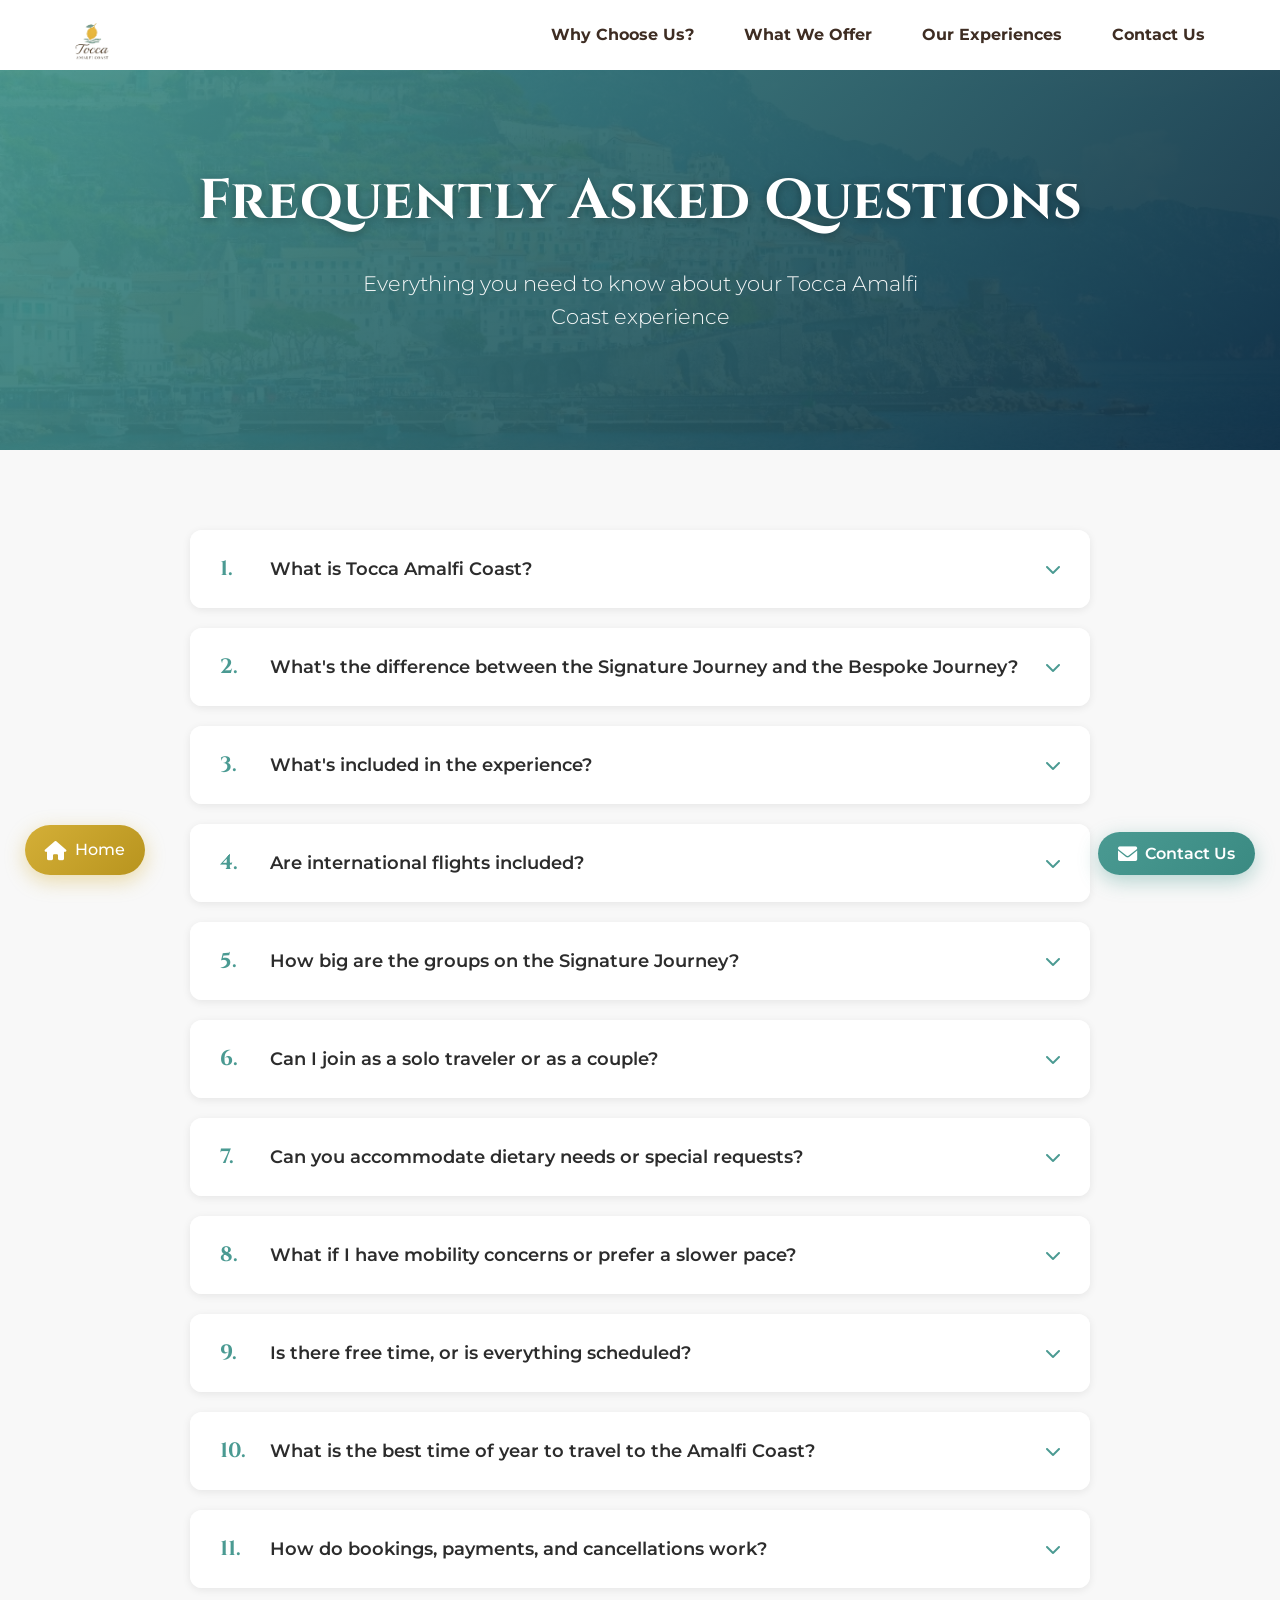
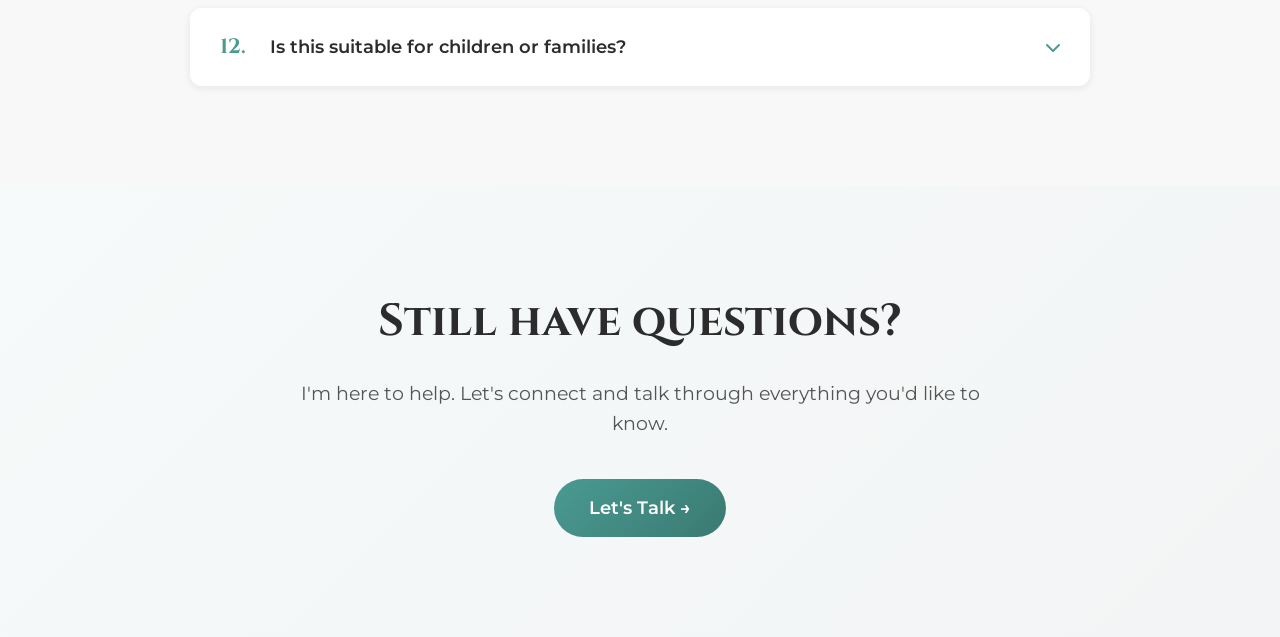
==== faq.html @ 1ada203d "Pull" ====
<!DOCTYPE html>
<html lang="en">

<head>
    <meta charset="UTF-8">
    <meta name="viewport" content="width=device-width, initial-scale=1.0">
    <title>FAQ - Tocca Amalfi Coast</title>
    <link rel="stylesheet" href="style.css">
    <link rel="preconnect" href="https://fonts.googleapis.com">
    <link rel="preconnect" href="https://fonts.gstatic.com" crossorigin>
    <link
        href="https://fonts.googleapis.com/css2?family=Cinzel:wght@400;700&family=Montserrat:wght@300;400;700&family=Playfair+Display:wght@400;700&family=Style+Script&display=swap"
        rel="stylesheet">
    <link rel="stylesheet" href="https://cdnjs.cloudflare.com/ajax/libs/font-awesome/6.0.0-beta3/css/all.min.css">
    <link rel="icon" type="image/png" sizes="16x16" href="favicon-16x16.png">
</head>

<body>

    <a href="index.html#hero" class="home-button" title="Back to Home">
        <i class="fas fa-home"></i>
        <span class="home-text">Home</span>
    </a>

    <div id="contact-menu" class="contact-menu">
        <button class="contact-toggle" onclick="toggleContactMenu()">
            <i class="fas fa-envelope"></i>
            <span class="contact-text">Contact Us</span>
        </button>
        <div class="contact-options">
            <a href="mailto:info@toccaamalfi.com?subject=FAQ%20question%20-%20Tocca" class="contact-option" title="Email Us">
                <i class="fas fa-envelope"></i>
                <span>Email</span>
            </a>
            <a href="https://wa.me/16462298158?text=Hello!%20I'd%20like%20to%20know%20more%20about%20the%20tours." target="_blank" class="contact-option" title="WhatsApp">
                <i class="fab fa-whatsapp"></i>
                <span>WhatsApp</span>
            </a>
            <a href="tel:+16462298158" class="contact-option" title="Call Us">
                <i class="fas fa-phone"></i>
                <span>Call</span>
            </a>
        </div>
    </div>

    <header class="main-header">
        <nav class="navbar">
            <a href="index.html#hero" class="nav-logo-container">
                <img src="imagenes/tocca_amalfi_nav.png" alt="Tocca Amalfi Logo" class="nav-logo">
            </a>
            <div class="nav-menu">
                <a href="index.html#why-tocca-amalfi" class="nav-link">Why Choose Us?</a>
                <a href="index.html#what-we-offer" class="nav-link">What We Offer</a>
                <a href="index.html#our-experiences" class="nav-link">Our Experiences</a>
                <a href="#" class="nav-link" onclick="openRequestModal(); return false;">Contact Us</a>
            </div>
            <button class="hamburger" aria-label="Open menu">
                <span class="bar"></span>
                <span class="bar"></span>
                <span class="bar"></span>
            </button>
        </nav>
    </header>

    <main>
        <!-- FAQ HERO -->
        <section class="faq-hero-section">
            <div class="faq-hero-content">
                <h1>Frequently Asked Questions</h1>
                <p>Everything you need to know about your Tocca Amalfi Coast experience</p>
            </div>
        </section>

        <!-- FAQ CONTENT -->
        <section class="faq-content-section">
            <div class="faq-container">
                
                <div class="faq-item">
                    <button class="faq-question" onclick="toggleFAQ(this)">
                        <span class="faq-number">1.</span>
                        <span class="faq-text">What is Tocca Amalfi Coast?</span>
                        <i class="fas fa-chevron-down faq-icon"></i>
                    </button>
                    <div class="faq-answer">
                        <p>Tocca Amalfi Coast is a founder-hosted, small-group and bespoke travel experience on the Amalfi Coast. I personally curate every detail. Every stay, transfer, and experience is curated with care — blending comfort, culture, and exclusive access to local hosts that most travelers never meet. My goal is for you to simply arrive, and live la dolce vita.</p>
                    </div>
                </div>

                <div class="faq-item">
                    <button class="faq-question" onclick="toggleFAQ(this)">
                        <span class="faq-number">2.</span>
                        <span class="faq-text">What's the difference between the Signature Journey and the Bespoke Journey?</span>
                        <i class="fas fa-chevron-down faq-icon"></i>
                    </button>
                    <div class="faq-answer">
                        <p><strong>Signature Journey</strong> – A beautifully curated, fixed-date itinerary (10–11 days) for an intimate group of 8–10 travelers. Every detail is pre-planned: premium stays, exclusive local experiences, private transportation, selected meals with wine, and your founder-host with you throughout.</p>
                        <p><strong>Bespoke Journey</strong> – Fully customized to you. Dates, pace, accommodation, and experiences are tailored to your preferences — perfect for couples, families, solo travelers, or small groups wanting a private, made-to-order experience.</p>
                    </div>
                </div>

                <div class="faq-item">
                    <button class="faq-question" onclick="toggleFAQ(this)">
                        <span class="faq-number">3.</span>
                        <span class="faq-text">What's included in the experience?</span>
                        <i class="fas fa-chevron-down faq-icon"></i>
                    </button>
                    <div class="faq-answer">
                        <p>Your journey includes private ground transportation, curated local experiences (many of which are difficult to access without local connections), private or semi-private boat days, handpicked accommodations, select meals with wine, and 24/7 support from me and our trusted local partners.</p>
                        <p>Each journey has a "What's Included" section with full details.</p>
                    </div>
                </div>

                <div class="faq-item">
                    <button class="faq-question" onclick="toggleFAQ(this)">
                        <span class="faq-number">4.</span>
                        <span class="faq-text">Are international flights included?</span>
                        <i class="fas fa-chevron-down faq-icon"></i>
                    </button>
                    <div class="faq-answer">
                        <p>No. International flights to and from Italy are not included. Most guests prefer to book their own flights using miles, airline points, or preferred carriers.</p>
                        <p>However, I am happy to support you with booking flights through our trusted third-party partners if you'd like help finding better routes, prices, or upgraded options.</p>
                    </div>
                </div>

                <div class="faq-item">
                    <button class="faq-question" onclick="toggleFAQ(this)">
                        <span class="faq-number">5.</span>
                        <span class="faq-text">How big are the groups on the Signature Journey?</span>
                        <i class="fas fa-chevron-down faq-icon"></i>
                    </button>
                    <div class="faq-answer">
                        <p>The Signature Journey is intentionally intimate, limited to 8–10 guests.</p>
                        <p>Small groups allow for more flexibility, deeper connection, and a feeling of traveling with friends rather than joining a large tour. It also ensures every experience feels personal and high-touch.</p>
                    </div>
                </div>

                <div class="faq-item">
                    <button class="faq-question" onclick="toggleFAQ(this)">
                        <span class="faq-number">6.</span>
                        <span class="faq-text">Can I join as a solo traveler or as a couple?</span>
                        <i class="fas fa-chevron-down faq-icon"></i>
                    </button>
                    <div class="faq-answer">
                        <p>Absolutely. Solo travelers, couples, and friends are all warmly welcomed.</p>
                        <p>We'll review room options together and explain any single-occupancy supplements so everything feels clear from the start.</p>
                    </div>
                </div>

                <div class="faq-item">
                    <button class="faq-question" onclick="toggleFAQ(this)">
                        <span class="faq-number">7.</span>
                        <span class="faq-text">Can you accommodate dietary needs or special requests?</span>
                        <i class="fas fa-chevron-down faq-icon"></i>
                    </button>
                    <div class="faq-answer">
                        <p>Yes. Vegetarian, vegan, gluten-free, allergies, and other dietary considerations can be accommodated with advance notice.</p>
                        <p>Special celebrations — birthdays, anniversaries, proposals — can also be designed into your journey.</p>
                    </div>
                </div>

                <div class="faq-item">
                    <button class="faq-question" onclick="toggleFAQ(this)">
                        <span class="faq-number">8.</span>
                        <span class="faq-text">What if I have mobility concerns or prefer a slower pace?</span>
                        <i class="fas fa-chevron-down faq-icon"></i>
                    </button>
                    <div class="faq-answer">
                        <p>The Amalfi Coast has hills, stairs, and narrow cobblestone paths, but many experiences can be adapted.</p>
                        <p>During our initial planning call, we'll discuss your comfort level and design the right pace, transportation, and activities for you. Bespoke Journeys are especially flexible for mobility considerations.</p>
                    </div>
                </div>

                <div class="faq-item">
                    <button class="faq-question" onclick="toggleFAQ(this)">
                        <span class="faq-number">9.</span>
                        <span class="faq-text">Is there free time, or is everything scheduled?</span>
                        <i class="fas fa-chevron-down faq-icon"></i>
                    </button>
                    <div class="faq-answer">
                        <p>You'll enjoy curated, exclusive experiences — but also plenty of free time.</p>
                        <p>Relax by the sea, explore local shops, enjoy a cappuccino in the piazza, or simply unwind.</p>
                        <p>My goal is to balance structure with flexibility so your days feel effortless but never rushed.</p>
                    </div>
                </div>

                <div class="faq-item">
                    <button class="faq-question" onclick="toggleFAQ(this)">
                        <span class="faq-number">10.</span>
                        <span class="faq-text">What is the best time of year to travel to the Amalfi Coast?</span>
                        <i class="fas fa-chevron-down faq-icon"></i>
                    </button>
                    <div class="faq-answer">
                        <p>Late spring through early fall is ideal.</p>
                        <p>May–June and September–October offer beautiful weather, warm sea days, and fewer crowds.</p>
                        <p>If you're unsure which dates fit your interests, I'm happy to help compare seasons.</p>
                    </div>
                </div>

                <div class="faq-item">
                    <button class="faq-question" onclick="toggleFAQ(this)">
                        <span class="faq-number">11.</span>
                        <span class="faq-text">How do bookings, payments, and cancellations work?</span>
                        <i class="fas fa-chevron-down faq-icon"></i>
                    </button>
                    <div class="faq-answer">
                        <p>To secure your spot, a $1,000 deposit is required.</p>
                        <p>The remaining balance is due no later than 3 months (90 days) before departure.</p>
                        <p>Because spots are limited to 8–10 travelers and dates fill quickly, booking early is highly recommended for best availability.</p>
                        <p>A full proposal — including itinerary, inclusions, pricing, terms, and cancellation policy — is provided before you commit so everything is transparent from the start.</p>
                    </div>
                </div>

                <div class="faq-item">
                    <button class="faq-question" onclick="toggleFAQ(this)">
                        <span class="faq-number">12.</span>
                        <span class="faq-text">Is this suitable for children or families?</span>
                        <i class="fas fa-chevron-down faq-icon"></i>
                    </button>
                    <div class="faq-answer">
                        <p>Yes, particularly through the Bespoke Journey.</p>
                        <p>Families love private boat days, farm experiences, cooking classes, and flexible pacing.</p>
                        <p>We'll tailor everything to the ages and interests of your group.</p>
                    </div>
                </div>

            </div>
        </section>

        <!-- FAQ CTA -->
        <section class="faq-cta-section">
            <div class="faq-cta-content">
                <h2>Still have questions?</h2>
                <p>I'm here to help. Let's connect and talk through everything you'd like to know.</p>
                <a href="#" class="cta-button" onclick="openRequestModal(); return false;">Let's Talk →</a>
            </div>
        </section>

    </main>

    <script src="script.js"></script>

    <script>
        // FAQ Toggle Function
        function toggleFAQ(button) {
            const faqItem = button.parentElement;
            const answer = faqItem.querySelector('.faq-answer');
            const icon = button.querySelector('.faq-icon');
            
            // Close all other FAQ items
            document.querySelectorAll('.faq-item').forEach(item => {
                if (item !== faqItem && item.classList.contains('active')) {
                    item.classList.remove('active');
                    item.querySelector('.faq-answer').style.maxHeight = null;
                    item.querySelector('.faq-icon').style.transform = 'rotate(0deg)';
                }
            });
            
            // Toggle current FAQ item
            faqItem.classList.toggle('active');
            
            if (faqItem.classList.contains('active')) {
                answer.style.maxHeight = answer.scrollHeight + 'px';
                icon.style.transform = 'rotate(180deg)';
            } else {
                answer.style.maxHeight = null;
                icon.style.transform = 'rotate(0deg)';
            }
        }

        // CONTACT MENU TOGGLE
        let contactMenuOpen = false;
        function toggleContactMenu() {
            const menu = document.getElementById('contact-menu');
            menu.classList.toggle('active');
            contactMenuOpen = !contactMenuOpen;
        }
        document.addEventListener('click', function(event) {
            const menu = document.getElementById('contact-menu');
            if (menu && !menu.contains(event.target) && contactMenuOpen) {
                toggleContactMenu();
            }
        });
    </script>

    <!-- REQUEST SPOT MODAL -->
    <div id="requestModal" class="request-modal">
        <div class="request-modal-content">
            <span class="request-modal-close" onclick="closeRequestModal()">&times;</span>
            <h2>Let's Connect</h2>
            
            <div class="request-contact-options">
                <div class="request-option">
                    <i class="fas fa-envelope"></i>
                    <h3>Email Jessica</h3>
                    <p>Perfect for detailed questions, special requests, or sharing your travel plans.</p>
                    <p class="contact-detail">info@toccaamalfi.com</p>
                    <a href="mailto:info@toccaamalfi.com?subject=FAQ%20Inquiry%20-%20Tocca%20Amalfi%20Coast" class="request-btn">Send an Email</a>
                </div>
                
                <div class="request-option">
                    <i class="fas fa-phone"></i>
                    <h3>Request a Call</h3>
                    <p>Ideal if you'd like to talk through the journey or design something more custom.</p>
                    <p class="contact-detail">Jessica will follow up to confirm a time.</p>
                    <a href="mailto:info@toccaamalfi.com?subject=Request%20a%20Call%20-%20FAQ" class="request-btn">Schedule a Call</a>
                </div>
                
                <div class="request-option">
                    <i class="fab fa-whatsapp"></i>
                    <h3>WhatsApp</h3>
                    <p>Perfect for quick questions or real-time availability.</p>
                    <p class="contact-detail">+1 646 229 8158</p>
                    <a href="https://wa.me/16462298158?text=Hello!%20I%20have%20a%20question%20about%20Tocca%20Amalfi%20Coast." target="_blank" class="request-btn">Send a Message</a>
                </div>
                
                <div class="request-option">
                    <i class="fas fa-comment"></i>
                    <h3>Text Message</h3>
                    <p>Send a text message directly to Jessica for quick communication.</p>
                    <p class="contact-detail">+1 646 229 8158</p>
                    <a href="sms:+16462298158?body=Hello!%20I%20have%20a%20question%20about%20Tocca%20Amalfi%20Coast." class="request-btn">Send a Text</a>
                </div>
            </div>
        </div>
    </div>

    <script>
        function openRequestModal() {
            document.getElementById('requestModal').style.display = 'block';
            document.body.style.overflow = 'hidden';
        }
        
        function closeRequestModal() {
            document.getElementById('requestModal').style.display = 'none';
            document.body.style.overflow = 'auto';
        }
        
        window.onclick = function(event) {
            const modal = document.getElementById('requestModal');
            if (event.target == modal) {
                closeRequestModal();
            }
        }
    </script>

</body>

</html>
---- style.css ----
/* --- ESTILOS GENERALES Y FUENTES --- v2.0 FIX WHY CHOOSE GRID */
:root {
    --primary-color: #4A9A92;
    --secondary-color: #000;
    --text-color: #3E2D23;
    --light-text-color: #ffffff;
    --background-light: #f8f9fa;
    --success-color: #28a745;
    --warning-color: #ffc107;
    --danger-color: #dc3545;
    --hero-text-color-beige: #EFEAE4;
    /* === Nuevos colores para las tarjetas === */
    --card-dark-blue: #23374d;
    /* Azul oscuro para Signature */
    --card-light-beige: #f4f1eb;
    /* Beige claro para Bespoke */
    --card-text-light: #ffffff;
    --card-text-dark: #23374d;
    --card-accent-gold: #c9a970;
    /* Dorado para acentos */
}

*,
*::before,
*::after {
    box-sizing: border-box;
    margin: 0;
    padding: 0;
}

/* Global base styles restoring original typography */
html {
    box-sizing: border-box;
    scroll-behavior: smooth;
    scroll-padding-top: 120px;
    overflow-x: hidden;
}



body {
    margin: 0;
    font-family: 'Montserrat', sans-serif;
    color: var(--text-color);
    line-height: 1.6;
    background-color: #fff;
    overflow-x: hidden;
    max-width: 100vw;
}

h1,
h2,
h3 {
    font-family: 'Playfair Display', serif;
}

/* Final override: ensure the itinerary grid shows 2 columns on typical screens - BETTER FILLED LOOK */
#what-we-offer-grid .itinerary-grid {
    display: grid !important;
    grid-template-columns: repeat(2, 1fr) !important;
    gap: 15px !important;
    max-width: 560px !important;
    margin: 0 auto !important;
    padding: 15px !important;
}

#what-we-offer-grid .itinerary-day-row {
    aspect-ratio: 1 / 1 !important;
    min-height: 130px !important;
    padding: 20px 16px !important;
    display: flex !important;
    flex-direction: column !important;
    justify-content: center !important;
    align-items: center !important;
    background: rgba(255, 255, 255, 0.15) !important;
    border-radius: 12px !important;
    transition: all 0.3s ease !important;
    cursor: pointer !important;
    border: 2px solid rgba(255, 255, 255, 0.1) !important;
    box-shadow: 0 2px 8px rgba(0, 0, 0, 0.1) !important;
}

/* Who Is This For Section */
.bespoke-for-section {
    padding: 90px 20px;
    background: linear-gradient(to bottom, #ffffff 0%, #fafaf8 100%);
    position: relative;
}

.bespoke-for-section::after {
    content: '';
    position: absolute;
    bottom: 0;
    left: 0;
    right: 0;
    height: 1px;
    background: linear-gradient(to right, transparent 0%, rgba(201, 168, 118, 0.3) 50%, transparent 100%);
}

.bespoke-for-section h2 {
    font-family: 'Playfair Display', serif;
    font-size: 2.8rem;
    text-align: center;
    color: #3a3a3a;
    margin-bottom: 55px;
    font-weight: 400;
    font-style: italic;
}

.bespoke-for-intro {
    max-width: 780px;
    margin: 0 auto 45px auto;
    text-align: center;
    font-size: 1.05rem;
    line-height: 1.8;
    color: #4a4a4a;
}

.bespoke-for-grid {
    display: grid;
    grid-template-columns: repeat(auto-fit, minmax(260px, 1fr));
    gap: 30px;
    max-width: 1100px;
    margin: 0 auto;
}

.bespoke-for-item {
    padding: 45px 35px;
    background: linear-gradient(135deg, #faf8f5 0%, #f5f3ef 100%);
    border-radius: 12px;
    box-shadow: 0 4px 15px rgba(0, 0, 0, 0.06);
    transition: all 0.3s ease;
    border: 1px solid rgba(201, 168, 118, 0.1);
    display: flex;
    flex-direction: column;
    gap: 14px;
    align-items: center;
    text-align: center;
}

.bespoke-for-item:hover {
    transform: translateY(-5px);
    box-shadow: 0 8px 25px rgba(0, 0, 0, 0.12);
}

.bespoke-for-tag {
    display: inline-flex;
    align-items: center;
    gap: 6px;
    padding: 6px 12px;
    border-radius: 999px;
    background: rgba(201, 168, 118, 0.18);
    color: #b88d58;
    font-size: 0.75rem;
    letter-spacing: 1.3px;
    text-transform: uppercase;
    font-weight: 700;
}

.bespoke-for-item i {
    display: inline-flex;
    align-items: center;
    justify-content: center;
    width: 52px;
    height: 52px;
    border-radius: 50%;
    background: rgba(74, 154, 146, 0.15);
    color: #4A9A92;
    font-size: 1.4rem;
    transition: transform 0.3s ease, background 0.3s ease;
}

.bespoke-for-item:hover i {
    transform: translateY(-2px);
    background: rgba(74, 154, 146, 0.25);
}

.bespoke-for-item h3 {
    font-size: 1.4rem;
    margin: 0;
    color: #23374d;
    font-family: 'Playfair Display', serif;
    font-weight: 500;
}

.bespoke-for-item p {
    font-size: 1rem;
    line-height: 1.7;
    color: #5a5a5a;
    margin: 0;
}

.bespoke-for-highlights {
    list-style: none;
    margin: 6px 0 0 0;
    padding: 0;
    display: grid;
    gap: 8px;
    width: 100%;
}

.bespoke-for-highlights li {
    font-size: 0.95rem;
    line-height: 1.5;
    color: #3a3a3a;
    display: flex;
    align-items: center;
    gap: 10px;
}

.bespoke-for-highlights li::before {
    content: '\\2022';
    color: #4A9A92;
    font-size: 0.9rem;
    display: inline-block;
    width: 8px;
}

h2 {
    text-align: center;
    font-size: 2.5rem;
    margin-bottom: 40px;
    color: #0F0F0F;
}

section.animate-on-scroll {
    padding: 40px 20px;
    opacity: 0;
    transform: translateY(20px);
    transition: opacity 0.6s ease-out, transform 0.6s ease-out;
    max-width: 100vw;
    overflow-x: hidden;
}

section.animate-on-scroll.is-visible {
    opacity: 1;
    transform: translateY(0);
}

/* Mantener padding original para secciones finales */
.inclusions-section,
.testimonials-section,
.contact-us-section {
    padding: 60px 20px !important;
}

/* --- BARRA DE NAVEGACIÓN --- */
.main-header {
    position: fixed;
    top: 0;
    left: 0;
    width: 100%;
    z-index: 1000;
    background: #ffffff;
    backdrop-filter: none;
    transition: background 0.3s ease;
}

/* Reserve header height so content doesn't sit underneath it */
.main-header {
    height: 70px;
}

.navbar {
    display: flex;
    justify-content: space-between;
    align-items: center;
    padding: 10px 20px;
    max-width: 1200px;
    margin: 0 auto;
    height: 100%;
}

.nav-logo-container {
    padding-top: 0;
    display: flex;
    align-items: center;
}

.nav-logo {
    display: block;
    max-height: 62px;
    width: auto;
}

.nav-menu {
    display: flex;
    gap: 20px;
}

.nav-link {
    /* En escritorio los enlaces deben ser legibles sobre el fondo claro */
    color: var(--text-color);
    background-color: transparent;
    border-radius: 5px;
    padding: 8px 15px;
    font-weight: bold;
    text-decoration: none;
    transition: all 0.3s ease;
    text-align: center;
}

.nav-link:hover {
    background-color: var(--primary-color);
    color: var(--light-text-color);
}

.hamburger {
    display: none;
    cursor: pointer;
    background: none;
    border: none;
}

.bar {
    display: block;
    width: 25px;
    height: 3px;
    margin: 5px auto;
    background-color: var(--text-color);
    transition: all 0.3s ease-in-out;
}

/* --- HERO SECTION --- */
.hero-section {
    padding-top: 0;
    height: 100vh;
    position: relative;
    display: flex;
    justify-content: center;
    align-items: center;
    text-align: center;
    color: var(--light-text-color);
    overflow: hidden;
    flex-direction: column;
    background-color: transparent;
}

.video-background {
    position: absolute;
    top: 0;
    left: 0;
    width: 100%;
    height: 100%;
    z-index: -1;
    display: block;
}

.video-background video {
    width: 100%;
    height: 100%;
    object-fit: cover;
}

.hero-section::after {
    content: '';
    position: absolute;
    top: 0;
    left: 0;
    width: 100%;
    height: 100%;
    z-index: 0;
    display: block;
}

.hero-img {
    position: relative;
    z-index: 0;
    filter: brightness(0.5);
    /* Asegura que la imagen cubra el área del hero y no distorsione */
    width: 100%;
    height: 100%;
    object-fit: cover;
}

.hero-content {
    max-width: 900px;
    padding: 20px;
    position: absolute;
    z-index: 1;
    display: grid;
    grid-template-rows: auto auto auto auto auto;
    gap: 0;
    justify-items: center;
    align-items: center;
    justify-content: center;
    align-content: center;
    height: 100%;
    text-align: center;
}

@media (width <= 620px ) {
    .hero-content{
        margin-top: 100px;
    }
}

.hero-journey-links {
    display: flex;
    justify-content: center;
    align-items: center;
    gap: 15px;
    margin-top: 25px;
    flex-wrap: nowrap;
}

.hero-journey-link {
    display: inline-flex;
    align-items: center;
    gap: 10px;
    padding: 10px 20px;
    border-radius: 999px;
    background: linear-gradient(135deg, rgba(255, 193, 7, 0.92), rgba(255, 213, 92, 0.92));
    color: #2f271b;
    font-family: 'Montserrat', sans-serif;
    font-weight: 600;
    text-transform: uppercase;
    letter-spacing: 1px;
    text-decoration: none;
    box-shadow: 0 8px 25px rgba(255, 193, 7, 0.25);
    transition: transform 0.2s ease, box-shadow 0.2s ease;
}

.hero-journey-link:hover {
    transform: translateY(-4px);
    box-shadow: 0 14px 35px rgba(255, 193, 7, 0.35);
}

.hero-journey-link--left,
.hero-journey-link--right {
    align-self: center;
    text-align: center;
}

@media (max-width: 900px) {
    .hero-journey-links {
        gap: 12px;
        margin-top: 20px;
    }

    .hero-journey-link {
        padding: 8px 14px;
        font-size: 0.85rem;
    }
}

@media (max-width: 640px) {
    .hero-journey-links {
        flex-direction: column;
        gap: 10x;
        margin-top: 10px;
    }

    .hero-journey-link {
        width: 100%;
        justify-content: center;
        text-align: center;
    }
}

.logo-background {
    display: none;
}

/* Estilos para "Tocca" */
.hero-main-title {
    font-family: 'Style Script', cursive;
    font-size: clamp(3.5rem, 15vw, 10rem);
    font-weight: 400;
    margin: 0;
    line-height: 0.9;
    color: var(--hero-text-color-beige);
    /* Color beige */
    text-shadow: 2px 2px 4px rgba(0, 0, 0, 0.8);
    padding: 0;
    background-color: transparent;
    box-shadow: none;
    grid-row: 1;
    transform: translateY(10px);
}

/* Estilos para "AMALFI COAST" */
.hero-subtitle {
    font-family: 'Cinzel', serif;
    font-size: clamp(1.5rem, 4vw, 2.5rem);
    font-weight: 400;
    letter-spacing: 8px;
    text-transform: uppercase;
    margin: 0;
    line-height: 1;
    color: var(--hero-text-color-beige);
    /* Color beige */
    text-shadow: 2px 2px 4px rgba(0, 0, 0, 0.8);
    padding: 0;
    background-color: transparent;
    box-shadow: none;
    grid-row: 2;
    transform: translateY(-15px) translateX(30px);
    text-align: center;
    justify-self: center;
}

/* Grid positioning handles spacing - manual spacing rules removed */

/* Estilos para "TOUCH THE SOUL OF THE COAST" (asumo que es .hero-description) */
.hero-description {
    font-family: 'Montserrat', sans-serif;
    font-size: clamp(1rem, 2.5vw, 1.5rem);
    font-weight: 300;
    text-transform: uppercase;
    letter-spacing: 2px;
    margin: 0;
    line-height: 1;
    color: var(--hero-text-color-beige);
    /* Color beige */
    text-shadow: 2px 2px 4px rgba(0, 0, 0, 0.8);
    grid-row: 3;
    transform: translateY(-5px) translateX(60px);
    text-align: center;
    justify-self: center;
    margin-left: 80px;
    font-style: italic;
    max-width: 90vw;
    overflow-wrap: break-word;
}

.hero-cta-buttons {
    display: flex;
    flex-direction: column;
    gap: 12px;
    margin-top: 20px;
    align-items: center;
}

.hero-cta-buttons .cta-button {
    display: inline-flex;
    align-items: center;
    justify-content: center;
    min-height: 52px;
    width: 100%;
    text-align: center;
}

@media (min-width: 769px) {
    .hero-cta-buttons .cta-button {
        width: auto;
        min-width: 220px;
    }
}

.cta-button {
    display: inline-block;
    background-color: var(--warning-color);
    color: var(--secondary-color);
    padding: 12px 26px;
    border-radius: 6px;
    text-decoration: none;
    font-weight: 700;
    transition: transform 0.2s ease, box-shadow 0.2s ease;
}

.cta-button.cta-secondary {
    background-color: transparent;
    color: #333;
    border: none;
}

.hero-cta-buttons .cta-button.cta-secondary {
    color: #ffffff;
}

.cta-button:hover {
    transform: translateY(-3px);
    box-shadow: 0 6px 20px rgba(0, 0, 0, 0.15);
}

.cta-button.cta-secondary:hover {
    background-color: rgba(255, 255, 255, 0.1);
    color: #000;
}

.hero-cta-buttons .cta-button.cta-secondary:hover {
    background-color: rgba(255, 255, 255, 0.18);
    color: #ffffff;
}

/* --- SECCIÓN WHY US --- */
.why-us-carousel-section {
    background-color: #f3f7f6;
    /* slightly different from pure white */
}

.why-us-carousel-section:nth-of-type(even) {
    background-color: #ffffff;
}


.why-us-container {
    display: flex;
    flex-wrap: wrap;
    align-items: center;
    max-width: 100vw;
    margin: 0 auto;
    width: 100%;
    box-sizing: border-box;
}

.why-us-text-block {
    flex: 1;
    width: 100%;
    box-sizing: border-box;
}

@media (width < 360px) {
    .text-why-us {
        font-size: 0.9em;
    }
}

.why-us-text-block strong {
    color: #000000;
    font-weight: 700;
}

.what-we-offer-cta {
    margin-top: 25px;
    text-align: left;
}

.what-we-offer-cta .cta-button {
    display: inline-block;
    margin-top: 0;
}

.why-us-text-block h3 {
    font-size: 1.8rem;
    line-height: 1.4;
    margin-top: 0;
    color: var(--secondary-color);
    /* change headline color for Why Choose us */
}

.why-us-image-grid {
    flex: 1;
    min-width: 300px;
    max-width: 100%;
    display: flex;
    justify-content: center;
    align-items: center;
    box-sizing: border-box;
}

.why-us-image-grid img {
    width: 100%;
    max-width: 500px;
    height: auto;
    object-fit: cover;
    border-radius: 8px;
    box-shadow: 0 2px 8px rgba(0, 0, 0, 0.05);
}

/* Strong final override: make Why Choose Us identical to What We Offer - BETTER ALIGNMENT */
#why-tocca-amalfi .why-us-container {
    display: flex !important;
    flex-wrap: wrap !important;
    align-items: flex-start !important;
    max-width: 1600px !important;
    margin: 0 auto !important;
    width: 100% !important;
    box-sizing: border-box !important;
}

#why-tocca-amalfi .why-us-text-block {
    flex: 1 1 55% !important;
    min-width: 300px !important;
    text-align: left !important;
    max-width: 100% !important;
}

#why-tocca-amalfi .why-us-image-grid {
    flex: 1 1 40% !important;
    min-width: 300px !important;
    display: flex !important;
    justify-content: center !important;
    align-items: flex-start !important;
}


#why-tocca-amalfi .why-us-image-grid img {
    width: 100% !important;
    height: auto !important;
    max-height: 550px !important;
    object-fit: cover !important;
    object-position: center top !important;
    border-radius: 12px !important;
    box-shadow: 0 8px 25px rgba(0, 0, 0, 0.15) !important;
}

@media (max-width: 920px) {
    #why-tocca-amalfi .why-us-container {
        flex-direction: column !important;
    }

    #why-tocca-amalfi .why-us-image-grid {
        display: flex !important;
        justify-content: center !important;
        align-items: center !important;
        margin: 30px 0 !important;
    }

    #why-tocca-amalfi .why-us-image-grid img {
        width: 90% !important;
        max-width: 400px !important;
        height: 350px !important;
        border-radius: 15px !important;
        margin: 0 auto !important;
        box-shadow: 0 8px 25px rgba(0, 0, 0, 0.15) !important;
    }
}

/* === Subtitle for Why Choose Us === */
.why-us-subtitle {
    font-size: 1.4rem;
    line-height: 1.6;
    text-align: center;
    color: var(--text-color);
    margin: -10px auto 40px;
    max-width: 900px;
    font-weight: 400;
    padding: 0 20px;
}

/* === Whats Included Title with letter spacing === */
.whats-included-title {
    font-family: 'Playfair Display', serif;
    letter-spacing: 3px;
    text-transform: uppercase;
    font-size: 1.3rem;
    font-weight: 600;
    color: var(--primary-color);
    margin-top: 0;
    margin-bottom: 20px;
    text-align: center;
}

/* === SPECIFIC STYLES FOR "What We Believe" === */
#what-we-believe .why-us-image-grid {
    display: flex !important;
    justify-content: center !important;
    align-items: center !important;
}

#what-we-believe .why-us-image-grid img {
    width: 100% !important;
    height: 400px !important;
    /* Hacer la imagen más grande */
    object-fit: cover !important;
    border-radius: 12px !important;
    box-shadow: 0 8px 25px rgba(0, 0, 0, 0.15) !important;
}

@media (max-width: 920px) {
    #what-we-believe .why-us-image-grid {
        display: flex !important;
        justify-content: center !important;
        align-items: center !important;
        margin: 30px 0 !important;
    }

    #what-we-believe .why-us-image-grid img {
        width: 90% !important;
        max-width: 400px !important;
        height: 350px !important;
        /* Más grande en móvil también */
        border-radius: 15px !important;
        margin: 0 auto !important;
        box-shadow: 0 8px 25px rgba(0, 0, 0, 0.15) !important;
    }
}

/* === FIXED WHAT WE OFFER GRID PHOTOS === */
.what-we-offer-grid-photos {
    grid-area: photos;
    display: grid !important;
    grid-template-columns: 1fr 1fr !important;
    gap: 15px !important;
}

.what-we-offer-grid-photos img {
    width: 100% !important;
    height: 200px !important;
    object-fit: cover !important;
    border-radius: 8px !important;
    box-shadow: 0 2px 8px rgba(0, 0, 0, 0.1) !important;
    transition: transform 0.3s ease !important;
}

.what-we-offer-grid-photos img:hover {
    transform: scale(1.05) !important;
}

@media (max-width: 920px) {
    .what-we-offer-grid-photos {
        order: 2 !important;
        display: grid !important;
        grid-template-columns: 1fr 1fr !important;
        gap: 12px !important;
        margin-top: 30px !important;
    }

    .what-we-offer-grid-photos img {
        width: 100% !important;
        height: 150px !important;
        object-fit: cover !important;
        border-radius: 8px !important;
    }
}

/* === FIXED CAROUSEL STYLES === */
.what-we-offer-carousel {
    grid-area: carousel !important;
    display: block !important;
    width: 100% !important;
    max-width: 500px !important;
    margin: 20px auto !important;
    visibility: visible !important;
    opacity: 1 !important;
    overflow: hidden !important;
}

.what-we-offer-carousel.slick-initialized {
    display: block !important;
}

.what-we-offer-carousel .slick-track {
    display: flex !important;
}

.what-we-offer-carousel .slick-slide {
    display: block !important;
    width: 100% !important;
    height: auto !important;
}

.what-we-offer-carousel .slick-slide img {
    width: 100% !important;
    height: 300px !important;
    object-fit: cover !important;
    border-radius: 8px !important;
    display: block !important;
    margin: 0 auto !important;
}

.what-we-offer-carousel .slick-dots {
    bottom: -30px !important;
    position: relative !important;
    text-align: center !important;
}

.what-we-offer-carousel .slick-dots li {
    display: inline-block !important;
    margin: 0 5px !important;
}

.what-we-offer-carousel .slick-dots li button:before {
    font-size: 12px !important;
    color: var(--primary-color) !important;
    opacity: 0.5 !important;
}

.what-we-offer-carousel .slick-dots li.slick-active button:before {
    opacity: 1 !important;
}

.what-we-offer-carousel .slick-arrow {
    display: block !important;
    z-index: 10 !important;
}

.what-we-offer-carousel .slick-prev {
    left: 10px !important;
}

.what-we-offer-carousel .slick-next {
    right: 10px !important;
}

@media (max-width: 920px) {
    .what-we-offer-carousel {
        order: 4 !important;
        display: block !important;
        margin-top: 30px !important;
    }
}

/* Ensure 'What We Offer' heading is black without changing other sections */
#what-we-offer h2 {
    color: var(--text-color) !important;
}

.offer-list {
    list-style: none;
    padding: 0;
    margin-top: 20px;
}

.offer-list li {
    font-size: 1.1rem;
    margin-bottom: 15px;
    line-height: 1.5;
}

/* CAMBIO: Lista de experiencias más compacta */
.offer-list.offer-list-compact li {
    font-size: 1rem;
    margin-bottom: 8px;
    /* Menos espacio vertical */
    line-height: 1.4;
}

/* ================================================
   CORRECCIÓN DEFINITIVA "What We Offer"
================================================ */

/* --- What We Offer uses same layout as Why Choose Us --- */
#what-we-offer .why-us-container {
    display: flex !important;
    flex-wrap: wrap !important;
    align-items: flex-start !important;
    gap: 40px !important;
}

/* --- 2. Estilo Base (ESCRITORIO) para el nuevo contenedor --- */
.what-we-offer-layout-container {
    display: grid;
    grid-template-columns: 55% 1fr;
    grid-template-rows: auto auto auto auto;
    gap: 20px 40px;
    grid-template-areas:
        "intro  photos"
        "timeline timeline"
        "list   carousel";
    max-width: 1100px;
    margin: 0 auto;
    padding: 0 20px;
}

/* Asignación de áreas del grid */
.what-we-offer-intro {
    grid-area: intro;
}

.what-we-offer-list {
    grid-area: list;
}

.what-we-offer-grid-photos {
    grid-area: photos;
    display: grid !important;
    grid-template-columns: 1fr 1fr !important;
    gap: 15px !important;
}

.what-we-offer-grid-photos img {
    width: 100% !important;
    height: 180px !important;
    object-fit: cover !important;
    border-radius: 8px !important;
    box-shadow: 0 2px 8px rgba(0, 0, 0, 0.1) !important;
    transition: transform 0.3s ease !important;
}

.what-we-offer-grid-photos img:hover {
    transform: scale(1.05) !important;
}

.what-we-offer-carousel {
    grid-area: carousel;
    display: block !important;
    width: 100% !important;
    max-width: 500px !important;
    visibility: visible !important;
    opacity: 1 !important;
    margin: 0 auto !important;
    overflow: hidden !important;
    justify-self: center !important;
}

/* --- 3. Estilo para Móvil (Responsive) --- */
@media (max-width: 920px) {
    .what-we-offer-layout-container {
        display: flex;
        flex-direction: column;
        width: 100%;
        max-width: 500px;
        margin: 0 auto;
        padding: 0 20px;
    }

    .what-we-offer-intro {
        order: 1;
    }

    .what-we-offer-grid-photos {
        order: 2;
        display: grid !important;
        grid-template-columns: 1fr 1fr !important;
        gap: 12px !important;
        margin-top: 30px !important;
    }

    .what-we-offer-grid-photos img {
        width: 100% !important;
        height: 150px !important;
        object-fit: cover !important;
        border-radius: 8px !important;
    }

    .what-we-offer-list {
        order: 3;
        margin-top: 30px !important;
    }

    .what-we-offer-carousel {
        order: 4;
        display: block !important;
        margin-top: 30px !important;
    }
}

/* --- 4. Estilos del Carrusel --- */
.what-we-offer-carousel.slick-initialized {
    display: block !important;
}

.what-we-offer-carousel .slick-track {
    display: flex !important;
}

.what-we-offer-carousel .slick-slide {
    display: block !important;
    width: 100% !important;
    height: auto !important;
    padding: 0 5px;
}

.what-we-offer-carousel .slick-slide img {
    width: 100% !important;
    height: 300px !important;
    object-fit: cover !important;
    border-radius: 8px !important;
    display: block !important;
    box-shadow: 0 2px 8px rgba(0, 0, 0, 0.1) !important;
    margin: 0 auto !important;
}

.what-we-offer-carousel .slick-dots {
    bottom: -25px !important;
    position: relative !important;
    text-align: center !important;
}

.what-we-offer-carousel .slick-dots li {
    display: inline-block !important;
    margin: 0 5px !important;
}

.what-we-offer-carousel .slick-dots li button:before {
    font-size: 10px !important;
    color: var(--primary-color) !important;
    opacity: 0.5 !important;
}

.what-we-offer-carousel .slick-dots li.slick-active button:before {
    color: var(--primary-color) !important;
    opacity: 1 !important;
}

.what-we-offer-carousel .slick-arrow {
    display: block !important;
    z-index: 10 !important;
}

.what-we-offer-carousel .slick-prev {
    left: 10px !important;
}

.what-we-offer-carousel .slick-next {
    right: 10px !important;
}

/* --- REMOVE ALL DUPLICATE STYLES --- */
/* Remove the duplicate "FIXED WHAT WE OFFER GRID PHOTOS" and "FIXED CAROUSEL STYLES" sections */

/* ========================================
   CHATBOT STYLES  
======================================== */

.chatbot-toggle {
    position: fixed;
    bottom: 25px;
    right: 25px;
    width: 60px;
    height: 60px;
    background: linear-gradient(135deg, #e74c3c, #c0392b);
    border: none;
    border-radius: 50%;
    box-shadow: 0 6px 20px rgba(231, 76, 60, 0.4);
    cursor: pointer;
    z-index: 1000;
    transition: all 0.3s ease;
    display: flex;
    align-items: center;
    justify-content: center;
}

.chatbot-toggle:hover {
    transform: scale(1.1);
    box-shadow: 0 8px 25px rgba(231, 76, 60, 0.5);
}

.chatbot-toggle.pulse {
    animation: pulseChat 2s infinite;
}

@keyframes pulseChat {
    0% {
        transform: scale(1);
    }

    50% {
        transform: scale(1.15);
    }

    100% {
        transform: scale(1);
    }
}

.chat-icon {
    font-size: 1.5rem;
    color: white;
}

.notification-dot {
    position: absolute;
    top: 8px;
    right: 8px;
    width: 12px;
    height: 12px;
    background: #f39c12;
    border-radius: 50%;
    border: 2px solid white;
}

.chatbot-popup {
    position: fixed;
    bottom: 100px;
    right: 25px;
    width: 350px;
    max-width: calc(100vw - 50px);
    background: white;
    border-radius: 20px;
    box-shadow: 0 15px 50px rgba(0, 0, 0, 0.2);
    z-index: 999;
    transform: translateY(20px) scale(0.95);
    opacity: 0;
    visibility: hidden;
    transition: all 0.3s ease;
}

.chatbot-popup.show {
    transform: translateY(0) scale(1);
    opacity: 1;
    visibility: visible;
}

.chatbot-popup.show-welcome {
    transform: translateY(0) scale(1);
    opacity: 1;
    visibility: visible;
    animation: welcomeBounce 0.6s ease;
}

@keyframes welcomeBounce {
    0% {
        transform: translateY(20px) scale(0.9);
    }

    50% {
        transform: translateY(-5px) scale(1.02);
    }

    100% {
        transform: translateY(0) scale(1);
    }
}

.chatbot-header {
    background: linear-gradient(135deg, #e74c3c, #c0392b);
    padding: 20px;
    border-radius: 20px 20px 0 0;
    display: flex;
    align-items: center;
    color: white;
    position: relative;
}

.chatbot-avatar {
    width: 45px;
    height: 45px;
    border-radius: 50%;
    overflow: hidden;
    margin-right: 12px;
    border: 2px solid rgba(255, 255, 255, 0.3);
}

.chatbot-avatar img {
    width: 100%;
    height: 100%;
    object-fit: cover;
}

.chatbot-info h3 {
    margin: 0;
    font-size: 1.1rem;
    font-weight: 600;
}

.chatbot-info p {
    margin: 0;
    font-size: 0.85rem;
    opacity: 0.9;
}

.chatbot-close {
    position: absolute;
    top: 15px;
    right: 15px;
    background: none;
    border: none;
    color: white;
    font-size: 1.2rem;
    cursor: pointer;
    width: 25px;
    height: 25px;
    display: flex;
    align-items: center;
    justify-content: center;
    border-radius: 50%;
    transition: background 0.2s ease;
}

.chatbot-close:hover {
    background: rgba(255, 255, 255, 0.2);
}

.chatbot-body {
    height: 300px;
    display: flex;
    flex-direction: column;
}

.chatbot-messages {
    flex: 1;
    padding: 20px;
    overflow-y: auto;
    max-height: 200px;
}

.bot-message,
.user-message {
    margin-bottom: 15px;
    display: flex;
}

.user-message {
    justify-content: flex-end;
}

.message-bubble {
    max-width: 80%;
    padding: 12px 16px;
    border-radius: 18px;
    font-size: 0.9rem;
    line-height: 1.4;
}

.bot-message .message-bubble {
    background: #f8f9fa;
    color: #2c3e50;
    border-bottom-left-radius: 6px;
}

.user-message .message-bubble {
    background: #e74c3c;
    color: white;
    border-bottom-right-radius: 6px;
}

.chatbot-input-area {
    padding: 15px 20px;
    border-top: 1px solid #eee;
    display: flex;
    align-items: center;
}

#chatbot-input {
    flex: 1;
    padding: 10px 15px;
    border: 1px solid #ddd;
    border-radius: 25px;
    outline: none;
    font-size: 0.9rem;
}

#chatbot-input:focus {
    border-color: #e74c3c;
}

.send-btn {
    margin-left: 10px;
    width: 36px;
    height: 36px;
    background: #e74c3c;
    border: none;
    border-radius: 50%;
    color: white;
    cursor: pointer;
    display: flex;
    align-items: center;
    justify-content: center;
    transition: background 0.2s ease;
}

.send-btn:hover {
    background: #c0392b;
}

.chatbot-quick-questions {
    padding: 15px 20px;
    border-top: 1px solid #eee;
    border-radius: 0 0 20px 20px;
    background: #f8f9fa;
}

/* === TOCCA OFFERINGS CARDS STYLES (SECCIÓN ANTIGUA) === */
.offerings-cards {
    display: grid;
    /* CAMBIO: 2 columnas fijas */
    grid-template-columns: 1fr 1fr;
    gap: 30px;
    margin-top: 40px;
    /* CAMBIO: Iniciar contador */
    counter-reset: offering-counter;
}

.offerings-cards .promise-card {
    grid-column: 1 / -1;
}

.offering-card {
    /* CAMBIO: Fondo con color sutil */
    background: rgba(74, 154, 146, 0.05);
    border-radius: 15px;
    padding: 30px;
    box-shadow: 0 8px 25px rgba(0, 0, 0, 0.1);
    transition: all 0.3s ease;
    border: 2px solid transparent;
    position: relative;
    overflow: hidden;
    cursor: default;
}

.offering-card::before {
    content: '';
    position: absolute;
    top: 0;
    left: -100%;
    width: 100%;
    height: 100%;
    background: linear-gradient(90deg, transparent, rgba(74, 154, 146, 0.1), transparent);
    transition: left 0.6s;
}

.offering-card:hover::before {
    left: 100%;
}

.offering-card:hover {
    transform: translateY(-8px);
    box-shadow: 0 15px 40px rgba(0, 0, 0, 0.15);
    border-color: var(--primary-color);
}

.offering-card h4 {
    color: var(--primary-color);
    font-size: 1.4rem;
    font-family: 'Playfair Display', serif;
    margin-bottom: 20px;
    font-weight: 600;
    line-height: 1.3;
}

.offering-card p {
    color: #666;
    font-size: 1rem;
    line-height: 1.6;
    margin-bottom: 15px;
    font-family: 'Montserrat', sans-serif;
}

.offering-card p:last-child {
    margin-bottom: 0;
}

.offering-content {
    margin-top: 20px;
    opacity: 0;
    max-height: 0;
    overflow: hidden;
    transition: all 0.4s ease;
    transform: translateY(-10px);
}

.offering-card.expanded .offering-content {
    opacity: 1;
    max-height: 500px;
    transform: translateY(0);
}

.offering-card:hover h4 {
    color: #2A5A52;
}

.offering-content-visible {
    margin-top: 20px;
    opacity: 1;
    display: block;
}

.departure-dates {
    margin: 25px 0;
    padding: 20px;
    background: rgba(74, 154, 146, 0.05);
    border-radius: 10px;
    border-left: 4px solid var(--primary-color);
}

.departure-dates h5 {
    color: var(--primary-color);
    font-family: 'Playfair Display', serif;
    font-size: 1.2rem;
    margin: 0 0 15px 0;
    font-weight: 600;
    text-align: center;
}

.dates-grid {
    display: flex;
    justify-content: space-between;
    gap: 15px;
    flex-wrap: wrap;
}

.departure-date-card {
    background: white;
    padding: 15px;
    border-radius: 10px;
    flex: 1;
    min-width: 140px;
    box-shadow: 0 3px 12px rgba(0, 0, 0, 0.08);
    transition: all 0.3s ease;
    text-align: center;
    position: relative;
    border: 2px solid transparent;
}

.departure-date-card:hover {
    transform: translateY(-3px);
    box-shadow: 0 6px 20px rgba(0, 0, 0, 0.12);
    border-color: var(--primary-color);
}

.departure-date {
    display: block;
    font-weight: 600;
    color: var(--text-color);
    font-family: 'Montserrat', sans-serif;
    font-size: 0.95rem;
    margin-bottom: 8px;
}

.availability-badge {
    display: inline-block;
    padding: 4px 10px;
    border-radius: 15px;
    font-size: 0.75rem;
    font-weight: 600;
    text-transform: uppercase;
    letter-spacing: 0.5px;
    font-family: 'Montserrat', sans-serif;
}

.availability-badge.available {
    background-color: #d4edda;
    color: #155724;
    border: 1px solid #c3e6cb;
}

.availability-badge.few-spots {
    background-color: #fff3cd;
    color: #856404;
    border: 1px solid #ffeaa7;
    animation: pulse-warning 2s infinite;
}

.availability-badge.sold-out {
    background-color: #f8d7da;
    color: #721c24;
    border: 1px solid #f5c6cb;
}

@keyframes pulse-warning {

    0%,
    100% {
        background-color: #fff3cd;
        transform: scale(1);
    }

    50% {
        background-color: #ffeaa7;
        transform: scale(1.02);
    }
}

.story-tagline {
    font-style: italic;
    color: var(--primary-color);
    text-align: center;
    font-weight: 500;
    margin-top: 20px !important;
}

@media (max-width: 768px) {
    .dates-grid {
        flex-direction: column;
        gap: 12px;
    }

    .departure-date-card {
        min-width: auto;
        padding: 12px;
    }

    .departure-date {
        font-size: 0.9rem;
        margin-bottom: 6px;
    }

    .availability-badge {
        font-size: 0.7rem;
        padding: 3px 8px;
    }
}

/* === PROMISE CARD STYLES === */
.promise-card {
    text-align: center;
    background: linear-gradient(135deg, var(--primary-color) 0%, #3A7A72 100%);
    color: white;
    border: none;
    margin-top: 30px;
    width: 100%;
}

.promise-card:hover {
    background: linear-gradient(135deg, #3A7A72 0%, var(--primary-color) 100%);
    border-color: transparent;
}

.promise-card::before {
    background: linear-gradient(90deg, transparent, rgba(255, 255, 255, 0.1), transparent);
}

.promise-title {
    color: white !important;
    font-size: 1.6rem !important;
    margin-bottom: 15px !important;
    font-family: 'Playfair Display', serif;
    font-weight: 600;
}

.promise-text {
    color: rgba(255, 255, 255, 0.95) !important;
    font-size: 1.1rem;
    line-height: 1.6;
    font-style: italic;
    margin: 0 !important;
    max-width: 800px;
    margin: 0 auto !important;
}

/* ========================================
   NUEVA SECCIÓN JOURNEYS (TOCCA OFFERINGS)
======================================== */

.journey-section {
    padding: 20px 20px;
    background-color: #f8f9fa;
    /* Fondo claro */
    position: relative;
    overflow: hidden;
}

#our-experiences,
#tocca-offerings {
    scroll-margin-top: 110px;
}

.journey-section h2 {
    color: var(--text-color);
    filter: saturate(1.5);
}

.journey-intro {
    text-align: center;
    font-family: 'Montserrat', sans-serif;
    font-size: 1.15rem;
    color: #666;
    margin: 10px auto 30px;
    max-width: 900px;
    line-height: 1.7;
}

.journey-intro strong {
    color: #000000;
    font-weight: 700;
}

.journey-container {
    display: grid;
    grid-template-columns: 1fr 1fr;
    gap: 30px;
    max-width: 1200px;
    margin: 0 auto;
    position: relative;
}

/* Línea vertical divisoria */
.journey-container::before {
    content: '';
    position: absolute;
    left: 50%;
    top: 0;
    bottom: 0;
    width: 1px;
    background-color: rgba(0, 0, 0, 0.1);
    transform: translateX(-50%);
}

.journey-card {
    padding: 40px;
    border-radius: 12px;
    text-decoration: none;
    position: relative;
    overflow: hidden;
    transition: all 0.4s ease;
    box-shadow: 0 10px 30px rgba(0, 0, 0, 0.1);
    height: 600px;
    display: block;
}

.journey-card-image {
    position: absolute;
    top: 0;
    left: 0;
    right: 0;
    bottom: 0;
    width: 100%;
    height: 100%;
    object-fit: cover;
    z-index: 0;
}

.journey-card-content {
    position: relative;
    z-index: 2;
    height: 100%;
    display: flex;
    flex-direction: column;
    justify-content: space-between;
}

.journey-card-content h3 {
    font-family: 'Playfair Display', serif;
    font-size: 3.5rem;
    margin: 0 0 20px 0;
    line-height: 1.1;
    font-weight: 700;
    color: #c9a970;
}

.signature-card .journey-card-content h3 {
    color: #ffffff;
}

.bespoke-card .journey-card-content h3 {
    color: #ffffff;
}

.journey-card::after {
    content: '';
    position: absolute;
    top: 0;
    left: 0;
    width: 100%;
    height: 100%;
    background-color: rgba(0, 0, 0, 0.85);
    z-index: 1;
    transition: background-color 0.4s ease;
}

.journey-card:hover::after {
    background-color: rgba(0, 0, 0, 0.55);
}

.journey-card:hover {
    transform: translateY(-8px) scale(1.02);
    box-shadow: 0 20px 50px rgba(0, 0, 0, 0.25);
}

.journey-card:hover .journey-card-image {
    filter: brightness(1.15) saturate(1.3);
}

/* Tarjeta Signature */
.signature-card {
    color: var(--card-text-light);
}

.signature-card::after {
    background-color: rgba(18, 46, 66, 0.88);
}

.signature-card:hover::after {
    background-color: rgba(18, 46, 66, 0.6);
}

.signature-card h4 {
    color: #ffffff;
}

.signature-card .journey-features li {
    color: rgba(255, 255, 255, 0.92);
}

.signature-card .journey-features i {
    color: rgba(255, 255, 255, 0.9);
}

.signature-card .journey-link {
    color: rgba(255, 255, 255, 0.95);
}

/* Tarjeta Bespoke */
.bespoke-card {
    color: #ffffff;
}

.bespoke-card .journey-card-image {
    object-fit: cover;
    object-position: center;
    filter: brightness(0.92) saturate(0.85);
    transition: filter 0.4s ease;
}

.bespoke-card::after {
    background-color: rgba(212, 175, 55, 0.75);
}

.bespoke-card:hover::after {
    background-color: rgba(212, 175, 55, 0.55);
}

.bespoke-card h4 {
    color: #ffffff;
}

.bespoke-card .journey-features li {
    color: rgba(255, 255, 255, 0.92);
}

.bespoke-card .journey-features i {
    color: rgba(255, 255, 255, 0.9);
}

.bespoke-card .journey-link {
    color: rgba(255, 255, 255, 0.95);
}

.bespoke-card:hover .journey-card-image {
    filter: brightness(1.05) saturate(1.05);
}


/* Contenido de las tarjetas */
.journey-card h4 {
    font-family: 'Playfair Display', serif;
    font-size: 2.8rem;
    margin: 0 0 15px 0;
    line-height: 1.1;
    position: relative;
    z-index: 2;
}

.journey-subtitle-card {
    font-family: 'Montserrat', sans-serif;
    font-size: 1.15rem;
    font-style: italic;
    font-weight: 600;
    margin-bottom: 30px;
    position: relative;
    z-index: 2;
    line-height: 1.5;
    color: inherit;
}

/* Mejorar visibilidad de las descripciones en cada tarjeta */
.signature-card .journey-subtitle-card {
    color: rgba(255, 255, 255, 0.88);
}

.bespoke-card .journey-subtitle-card {
    color: rgba(255, 255, 255, 0.88);
    font-weight: 700;
}

.journey-features {
    list-style: none;
    padding: 0;
    margin: 0 0 30px 0;
    position: relative;
    z-index: 2;
}

.journey-features li {
    display: flex;
    align-items: center;
    gap: 12px;
    font-size: 1rem;
    margin-bottom: 12px;
    font-family: 'Montserrat', sans-serif;
}

.journey-features i {
    font-size: 1.1rem;
    width: 20px;
    text-align: center;
}

.journey-link {
    font-family: 'Montserrat', sans-serif;
    font-weight: 700;
    text-decoration: none;
    position: relative;
    z-index: 2;
    transition: transform 0.3s ease, box-shadow 0.3s ease;
    display: inline-block;
    background-color: #4A9A92;
    color: #ffffff;
    padding: 10px 20px;
    border-radius: 6px;
}

.journey-card:hover .journey-link {
    transform: translateX(5px);
    box-shadow: 0 4px 12px rgba(0, 0, 0, 0.15);
}

.journey-promise {
    text-align: center;
    margin-top: 50px;
    padding: 30px 20px;
    background: linear-gradient(135deg, #23374d 0%, #4A9A92 100%);
    border-radius: 12px;
    box-shadow: 0 8px 25px rgba(0, 0, 0, 0.15);
}

.journey-promise h4 {
    font-family: 'Cinzel', serif;
    font-size: 1.6rem;
    letter-spacing: 3px;
    margin: 0 0 15px 0;
    color: #ffffff;
    font-weight: 700;
}

.journey-promise p {
    font-family: 'Montserrat', sans-serif;
    font-size: 1.2rem;
    font-style: italic;
    color: #f4f1eb;
    margin: 0;
    font-weight: 500;
}

/* Responsive para la nueva sección */
@media (max-width: 920px) {
    .journey-container {
        grid-template-columns: 1fr;
        /* Una columna en móvil */
    }

    .journey-container::before {
        display: none;
        /* Ocultar línea divisoria */
    }

    .journey-card h4 {
        font-size: 2.2rem;
    }
}

/* === RESPONSIVE DESIGN === */
@media (max-width: 768px) {
    .journey-buttons-container {
        flex-direction: column;
        gap: 20px;
    }

    .journey-btn {
        min-width: auto;
        max-width: none;
        padding: 25px 20px;
    }

    .journey-options-section {
        padding: 60px 20px;
    }

    .journey-options-section h2 {
        font-size: 2.2rem;
    }
}

/* === MODAL STYLES === */
.modal {
    display: none;
    position: fixed;
    z-index: 9999;
    left: 0;
    top: 0;
    width: 100%;
    height: 100%;
    background-color: rgba(0, 0, 0, 0.8);
    backdrop-filter: blur(5px);
    animation: fadeIn 0.3s ease;
}

@keyframes fadeIn {
    from {
        opacity: 0;
    }

    to {
        opacity: 1;
    }
}

.modal-content {
    background-color: #ffffff;
    margin: 2% auto;
    border-radius: 20px;
    width: 90%;
    max-width: 900px;
    max-height: 90vh;
    overflow-y: auto;
    box-shadow: 0 20px 60px rgba(0, 0, 0, 0.3);
    animation: slideIn 0.4s ease;
    position: relative;
}

@keyframes slideIn {
    from {
        transform: translateY(-50px);
        opacity: 0;
    }

    to {
        transform: translateY(0);
        opacity: 1;
    }
}

.modal-header {
    background: linear-gradient(135deg, var(--primary-color) 0%, #3A7A72 100%);
    color: white;
    padding: 25px 30px;
    border-radius: 20px 20px 0 0;
    display: flex;
    justify-content: space-between;
    align-items: center;
}

.modal-header h2 {
    margin: 0;
    font-family: 'Playfair Display', serif;
    font-size: 1.8rem;
}

.close {
    color: white;
    font-size: 2rem;
    font-weight: bold;
    cursor: pointer;
    transition: all 0.3s ease;
    padding: 5px 10px;
    border-radius: 50%;
}

.close:hover {
    background-color: rgba(255, 255, 255, 0.2);
}

.modal-body {
    padding: 40px 30px;
}

/* === HIGHLIGHTS MODAL === */
.highlights-grid {
    display: grid;
    grid-template-columns: repeat(auto-fit, minmax(250px, 1fr));
    gap: 25px;
    margin-bottom: 40px;
}

.highlight-card {
    background: linear-gradient(135deg, #f8f9fa 0%, #e9ecef 100%);
    border-radius: 15px;
    padding: 25px;
    text-align: center;
    transition: all 0.3s ease;
    border: 2px solid transparent;
}

.highlight-card:hover {
    transform: translateY(-5px);
    box-shadow: 0 10px 25px rgba(0, 0, 0, 0.15);
    border-color: var(--primary-color);
}

.highlight-icon {
    font-size: 2.5rem;
    margin-bottom: 15px;
}

.highlight-card h3 {
    color: var(--text-color);
    font-size: 1.2rem;
    margin-bottom: 10px;
    font-family: 'Playfair Display', serif;
}

.highlight-card p {
    color: #666;
    font-size: 0.9rem;
    line-height: 1.5;
    margin: 0;
    font-family: 'Montserrat', sans-serif;
}

.modal-cta {
    text-align: center;
    padding-top: 20px;
    border-top: 1px solid #eee;
}

.cta-button {
    background: linear-gradient(135deg, var(--primary-color) 0%, #3A7A72 100%);
    color: white;
    border: none;
    padding: 15px 35px;
    border-radius: 50px;
    font-size: 1.1rem;
    font-weight: 600;
    cursor: pointer;
    transition: all 0.3s ease;
    font-family: 'Montserrat', sans-serif;
}

.cta-button:hover {
    transform: translateY(-2px);
    box-shadow: 0 8px 20px rgba(74, 154, 146, 0.4);
}

/* === CUSTOMIZE MODAL === */
.customize-intro {
    font-size: 1.1rem;
    color: #666;
    text-align: center;
    margin-bottom: 35px;
    line-height: 1.6;
    font-family: 'Montserrat', sans-serif;
}

.customize-form {
    max-width: 600px;
    margin: 0 auto;
}

.form-group {
    margin-bottom: 25px;
}

.form-group label {
    display: block;
    color: var(--text-color);
    font-weight: 600;
    margin-bottom: 8px;
    font-family: 'Montserrat', sans-serif;
}

.form-group input,
.form-group select,
.form-group textarea {
    width: 100%;
    padding: 12px 15px;
    border: 2px solid #e9ecef;
    border-radius: 10px;
    font-size: 1rem;
    transition: all 0.3s ease;
    font-family: 'Montserrat', sans-serif;
    background-color: #fff;
}

.form-group input:focus,
.form-group select:focus,
.form-group textarea:focus {
    outline: none;
    border-color: var(--primary-color);
    box-shadow: 0 0 0 3px rgba(74, 154, 146, 0.1);
}

.checkbox-group {
    display: grid;
    grid-template-columns: repeat(auto-fit, minmax(200px, 1fr));
    gap: 10px;
    margin-top: 10px;
}

.checkbox-label {
    display: flex !important;
    align-items: center;
    gap: 8px;
    cursor: pointer;
    padding: 8px;
    border-radius: 8px;
    transition: background-color 0.3s ease;
    font-weight: 400 !important;
}

.checkbox-label:hover {
    background-color: #f8f9fa;
}

.checkbox-label input[type="checkbox"] {
    width: auto !important;
    margin: 0;
}

.submit-button {
    width: 100%;
    background: linear-gradient(135deg, var(--primary-color) 0%, #3A7A72 100%);
    color: white;
    border: none;
    padding: 18px 25px;
    border-radius: 15px;
    font-size: 1.2rem;
    font-weight: 600;
    cursor: pointer;
    transition: all 0.3s ease;
    margin-top: 20px;
    font-family: 'Montserrat', sans-serif;
}

.submit-button:hover {
    transform: translateY(-2px);
    box-shadow: 0 10px 25px rgba(74, 154, 146, 0.4);
}

/* === MODAL RESPONSIVE === */
@media (max-width: 768px) {
    .modal-content {
        margin: 5% auto;
        width: 95%;
        max-height: 85vh;
    }

    .modal-header {
        padding: 20px;
    }

    .modal-header h2 {
        font-size: 1.5rem;
    }

    .modal-body {
        padding: 25px 20px;
    }

    .highlights-grid {
        grid-template-columns: 1fr;
        gap: 20px;
    }

    .checkbox-group {
        grid-template-columns: 1fr;
    }
}

/* === MISSING CAROUSEL STYLES === */
.what-we-offer-carousel {
    grid-area: carousel;
    width: 100% !important;
    max-width: 500px !important;
    display: block !important;
    visibility: visible !important;
    opacity: 1 !important;
    margin: 20px auto !important;
    overflow: hidden !important;
    justify-self: center !important;
}

.what-we-offer-carousel.slick-initialized {
    display: block !important;
}

.what-we-offer-carousel .slick-track {
    display: flex !important;
}

.what-we-offer-carousel .slick-slide {
    display: block !important;
    width: 100% !important;
    height: auto !important;
}

.what-we-offer-carousel .slick-slide img {
    width: 100% !important;
    height: 300px !important;
    object-fit: cover !important;
    border-radius: 8px !important;
    display: block !important;
    box-shadow: 0 2px 8px rgba(0, 0, 0, 0.1) !important;
    margin: 0 auto !important;
}

.what-we-offer-carousel .slick-dots {
    bottom: -25px !important;
    position: relative !important;
    text-align: center !important;
}

.what-we-offer-carousel .slick-dots li {
    display: inline-block !important;
    margin: 0 5px !important;
}

.what-we-offer-carousel .slick-dots li button:before {
    font-size: 10px !important;
    color: var(--primary-color) !important;
    opacity: 0.5 !important;
}

.what-we-offer-carousel .slick-dots li.slick-active button:before {
    color: var(--primary-color) !important;
    opacity: 1 !important;
}

/* Ensure carousel arrows are visible */
.what-we-offer-carousel .slick-arrow {
    display: block !important;
    z-index: 10 !important;
}

.what-we-offer-carousel .slick-prev {
    left: 10px !important;
}

.what-we-offer-carousel .slick-next {
    right: 10px !important;
}

/* === CONTACT MENU STYLES === */
.contact-menu {
    position: fixed;
    bottom: 25px;
    right: 25px;
    z-index: 1001;
}

.contact-toggle {
    display: flex;
    align-items: center;
    gap: 8px;
    padding: 12px 20px;
    background: linear-gradient(135deg, var(--primary-color), #3a8a82);
    border: none;
    border-radius: 50px;
    cursor: pointer;
    box-shadow: 0 6px 20px rgba(74, 154, 146, 0.4);
    transition: all 0.3s ease;
    color: white;
    font-size: 1rem;
    font-weight: 600;
}

.contact-toggle:hover {
    transform: translateY(-2px);
    box-shadow: 0 8px 25px rgba(74, 154, 146, 0.5);
}

.contact-toggle i {
    font-size: 1.2rem;
}

.contact-text {
    font-family: 'Montserrat', sans-serif;
}

.contact-options {
    position: absolute;
    bottom: 70px;
    right: 0;
    display: flex;
    flex-direction: column;
    gap: 10px;
    opacity: 0;
    transform: translateY(20px);
    visibility: hidden;
    transition: all 0.3s ease;
}

.contact-menu.active .contact-options {
    opacity: 1;
    transform: translateY(0);
    visibility: visible;
}

.contact-option {
    display: flex;
    align-items: center;
    gap: 8px;
    padding: 10px 15px;
    background: white;
    border-radius: 25px;
    text-decoration: none;
    color: #2c3e50;
    font-size: 0.9rem;
    font-weight: 500;
    box-shadow: 0 4px 15px rgba(0, 0, 0, 0.1);
    transition: all 0.2s ease;
    white-space: nowrap;
    min-width: 120px;
}

.contact-option:hover {
    background: #f8f9fa;
    transform: translateX(-5px);
    box-shadow: 0 6px 20px rgba(0, 0, 0, 0.15);
}

.contact-option i {
    font-size: 1.1rem;
    width: 20px;
    text-align: center;
}

.contact-option:nth-child(1) i {
    color: #e74c3c;
}

/* Email */
.contact-option:nth-child(2) i {
    color: #25d366;
}

/* WhatsApp */
.contact-option:nth-child(3) i {
    color: #3498db;
}

/* Phone */

/* === HOME BUTTON STYLES === */
.home-button {
    position: fixed;
    bottom: 25px;
    left: 25px;
    z-index: 1001;
    display: flex;
    align-items: center;
    gap: 8px;
    padding: 12px 20px;
    background: linear-gradient(135deg, #d4af37, #b8941e);
    border: none;
    border-radius: 50px;
    text-decoration: none;
    cursor: pointer;
    box-shadow: 0 6px 20px rgba(212, 175, 55, 0.4);
    transition: all 0.3s ease;
    color: white;
    font-size: 1rem;
    font-weight: 500;
}

.home-button:hover {
    transform: translateY(-3px);
    box-shadow: 0 8px 25px rgba(212, 175, 55, 0.5);
}

.home-button i {
    font-size: 1.2rem;
}

.home-text {
    font-family: 'Montserrat', sans-serif;
}

/* Mobile Contact Menu */
@media (max-width: 768px) {
    .contact-menu {
        bottom: 20px;
        right: 20px;
    }

    .contact-toggle {
        padding: 10px 16px;
        font-size: 0.9rem;
    }

    .home-button {
        bottom: 20px;
        left: 20px;
        padding: 10px 16px;
        font-size: 0.9rem;
    }

    .home-button i {
        font-size: 1.1rem;
    }

    .contact-toggle i {
        font-size: 1rem;
    }

    .contact-text {
        font-size: 0.85rem;
    }

    .contact-option {
        padding: 8px 12px;
        font-size: 0.8rem;
    }
}

/* === JOURNEY OPTIONS SECTION === */
.journey-options-section {
    background: linear-gradient(135deg, var(--primary-color) 0%, #3A7A72 100%);
    color: var(--light-text-color);
    padding: 80px 30px;
    text-align: center;
}

.journey-options-section h2 {
    color: var(--light-text-color);
    margin-bottom: 20px;
    font-size: 2.8rem;
    font-family: 'Playfair Display', serif;
}

.journey-subtitle {
    font-size: 1.2rem;
    margin-bottom: 50px;
    opacity: 0.9;
    font-family: 'Montserrat', sans-serif;
}

.journey-buttons-container {
    display: flex;
    gap: 30px;
    max-width: 900px;
    margin: 0 auto;
    flex-wrap: wrap;
    justify-content: center;
}

.journey-btn {
    flex: 1;
    min-width: 300px;
    max-width: 420px;
    background: rgba(255, 255, 255, 0.95);
    border: none;
    border-radius: 20px;
    padding: 35px 30px;
    cursor: pointer;
    transition: all 0.4s ease;
    display: flex;
    align-items: center;
    gap: 20px;
    text-align: left;
    box-shadow: 0 8px 25px rgba(0, 0, 0, 0.15);
    backdrop-filter: blur(10px);
    position: relative;
    overflow: hidden;
}

.journey-btn::before {
    content: '';
    position: absolute;
    top: 0;
    left: -100%;
    width: 100%;
    height: 100%;
    background: linear-gradient(90deg, transparent, rgba(255, 255, 255, 0.4), transparent);
    transition: left 0.6s;
}

.journey-btn:hover::before {
    left: 100%;
}

.journey-btn:hover {
    transform: translateY(-8px);
    box-shadow: 0 15px 40px rgba(0, 0, 0, 0.25);
    background: rgba(255, 255, 255, 1);
}

.btn-icon {
    font-size: 2.5rem;
    min-width: 60px;
    display: flex;
    align-items: center;
    justify-content: center;
}

.btn-content {
    flex: 1;
}

.btn-content h3 {
    color: var(--text-color);
    font-size: 1.4rem;
    margin-bottom: 8px;
    font-family: 'Playfair Display', serif;
}

.btn-content p {
    color: #666;
    font-size: 0.95rem;
    margin: 0;
    font-family: 'Montserrat', sans-serif;
}

.btn-arrow {
    font-size: 1.5rem;
    color: var(--primary-color);
    transition: transform 0.3s ease;
    font-weight: bold;
}

.journey-btn:hover .btn-arrow {
    transform: translateX(8px);
}

/* === CHATBOT QUICK BUTTONS === */
.quick-btn {
    display: inline-block;
    margin: 5px 5px 5px 0;
    padding: 6px 12px;
    background: white;
    border: 1px solid #ddd;
    border-radius: 15px;
    font-size: 0.8rem;
    cursor: pointer;
    transition: all 0.2s ease;
}

.quick-btn:hover {
    background: #e74c3c;
    color: white;
    border-color: #e74c3c;
}

/* === SLOGAN STYLES === */
.slogan {
    font-family: 'Montserrat', sans-serif;
    font-size: clamp(1rem, 2.5vw, 1.3rem);
    font-weight: 300;
    font-style: italic;
    opacity: 0.9;
    margin: 20px 0;
    grid-row: 4;
}

/* === ENSURE NO SCROLL ON MOBILE MENU === */
.no-scroll {
    overflow: hidden;
}

/* ========================================
   INCLUSIONS SECTION STYLES
======================================== */
.inclusions-section {
    background-color: #f8f9fa;
}

.inclusions-container {
    display: grid;
    grid-template-columns: 1fr 1fr;
    gap: 40px;
    max-width: 1000px;
    margin: 0 auto;
    padding: 0 20px;
}

.includes-column,
.not-includes-column {
    background: white;
    padding: 30px;
    border-radius: 12px;
    box-shadow: 0 4px 15px rgba(0, 0, 0, 0.1);
}

.includes-column h3,
.not-includes-column h3 {
    font-family: 'Playfair Display', serif;
    font-size: 1.8rem;
    margin-bottom: 25px;
    color: var(--text-color);
    display: flex;
    align-items: center;
    gap: 10px;
}

.includes-column h3 i {
    color: #28a745;
    font-size: 1.5rem;
}

.not-includes-column h3 i {
    color: #dc3545;
    font-size: 1.5rem;
}

.includes-column ul,
.not-includes-column ul {
    list-style: none;
    padding: 0;
    margin: 0;
}

.includes-column ul li,
.not-includes-column ul li {
    font-family: 'Montserrat', sans-serif;
    font-size: 1.05rem;
    padding: 12px 0;
    border-bottom: 1px solid #eee;
    display: flex;
    align-items: center;
    gap: 12px;
    color: var(--text-color);
}

.includes-column ul li:last-child,
.not-includes-column ul li:last-child {
    border-bottom: none;
}

.includes-column ul li i {
    color: #4A9A92;
    font-size: 1.3rem;
    width: 24px;
}

.not-includes-column ul li i {
    color: #dc3545;
    font-size: 1.3rem;
    width: 24px;
}

@media (max-width: 768px) {
    .inclusions-container {
        grid-template-columns: 1fr;
        gap: 20px;
    }
}

/* ========================================
   TESTIMONIALS SECTION STYLES
======================================== */
.testimonials-section {
    background-color: #ffffff;
    padding: 30px 40px;
}

.testimonials-section h2 {
    text-align: center;
    margin-bottom: 50px;
}

.testimonials-section {
    display: grid;
    grid-template-columns: 1fr;
    gap: 0;
}

.testimonials-section h2 {
    grid-column: 1 / -1;
}

.testimonial-cards-grid {
    display: grid;
    grid-template-columns: repeat(4, 1fr);
    gap: 30px;
    max-width: 1400px;
    margin: 0 auto;
    width: 100%;
}

@media (max-width: 768px) {
    .testimonial-cards-grid {
        grid-template-columns: 1fr;
        gap: 20px;
    }
}

.testimonial-card {
    padding: 30px 20px;
    background: linear-gradient(135deg, #f8f9fa 0%, #ffffff 100%);
    border-radius: 12px;
    box-shadow: 0 4px 20px rgba(0, 0, 0, 0.08);
    border-left: 4px solid var(--primary-color);
    display: flex;
    flex-direction: column;
    justify-content: space-between;
}

.testimonial-card p {
    font-family: 'Montserrat', sans-serif;
    font-size: 1rem;
    font-style: italic;
    line-height: 1.6;
    color: var(--text-color);
    margin-bottom: 20px;
    flex-grow: 1;
}

.testimonial-card h4 {
    font-family: 'Playfair Display', serif;
    font-size: 1rem;
    font-weight: 600;
    color: var(--primary-color);
    text-align: right;
    margin: 0;
}

/* ========================================
   CONTACT US SECTION STYLES
======================================== */
.contact-us-section {
    background: linear-gradient(135deg, var(--primary-color) 0%, #3A7A72 100%);
    color: var(--light-text-color);
    text-align: center;
}

.contact-us-section h2 {
    color: var(--light-text-color);
    font-family: 'Playfair Display', serif;
    font-size: 2.5rem;
    margin-bottom: 20px;
}

.contact-us-section p {
    font-family: 'Montserrat', sans-serif;
    font-size: 1.2rem;
    max-width: 700px;
    margin: 0 auto 30px;
    line-height: 1.6;
    color: rgba(255, 255, 255, 0.95);
}

.contact-button {
    display: inline-block;
    background-color: var(--warning-color);
    color: var(--secondary-color);
    padding: 15px 40px;
    border-radius: 8px;
    text-decoration: none;
    font-family: 'Montserrat', sans-serif;
    font-weight: 700;
    font-size: 1.1rem;
    transition: all 0.3s ease;
    box-shadow: 0 4px 15px rgba(0, 0, 0, 0.2);
}

.contact-button:hover {
    background-color: #e0a800;
    transform: translateY(-3px);
    box-shadow: 0 6px 25px rgba(0, 0, 0, 0.3);
}

/* ========================================
   EVERYTHING'S TAKEN CARE OF - CIRCULAR DESIGN
======================================== */
.journey-timeline-section {
    background: linear-gradient(135deg, #E8F4F8 0%, #D4EAF1 100%);
    padding: 40px 20px;
    margin: 20px 0;
}

.everything-taken-care-container {
    max-width: 1200px;
    margin: 0 auto;
    padding: 40px 20px;
    text-align: center;
}

.etc-left-content {
    padding: 40px;
}

.etc-title {
    font-family: 'Playfair Display', serif;
    font-size: 3.5rem;
    background: linear-gradient(135deg, #20b2aa 0%, #4A9A92 30%, #c9a876 70%, #d4af37 100%);
    -webkit-background-clip: text;
    -webkit-text-fill-color: transparent;
    background-clip: text;
    margin-bottom: 20px;
    line-height: 1.2;
    font-weight: 700;
    text-align: center;
    font-style: italic;
    position: relative;
    display: inline-block;
    width: 100%;
}

.etc-title::after {
    content: '✦';
    position: absolute;
    left: 50%;
    bottom: -15px;
    transform: translateX(-50%);
    font-size: 1.5rem;
    color: #c9a876;
    text-shadow: 0 2px 8px rgba(201, 168, 118, 0.4);
}

.etc-subtitle {
    font-family: 'Montserrat', sans-serif;
    font-size: 1.05rem;
    color: #5a5a5a;
    margin-bottom: 40px;
    font-weight: 400;
    font-style: normal;
    line-height: 1.6;
    text-align: center;
    max-width: 800px;
    margin-left: auto;
    margin-right: auto;
}

/* Responsive Timeline Styles */
@media (max-width: 768px) {
    .journey-timeline {
        padding: 0 10px !important;
        overflow-x: auto;
        justify-content: flex-start !important;
    }

    .journey-timeline .timeline-item {
        margin-right: 30px !important;
        min-width: 60px;
    }

    .journey-timeline .timeline-item>div {
        width: 50px !important;
        height: 50px !important;
    }

    .journey-timeline .timeline-item i {
        font-size: 1.2rem !important;
    }

    .journey-timeline .timeline-item span {
        font-size: 0.7rem !important;
        line-height: 1.2 !important;
    }

    .journey-timeline>div:first-child {
        top: 25px !important;
        left: 35px !important;
    }

    .etc-title {
        font-size: 1.8rem;
    }

    .etc-subtitle {
        font-size: 0.95rem;
    }
}

.etc-description {
    font-family: 'Montserrat', sans-serif;
    font-size: 1.05rem;
    color: #555;
    line-height: 1.8;
    margin-bottom: 30px;
}

.etc-cta-button {
    font-family: 'Montserrat', sans-serif;
    font-size: 0.95rem;
    font-weight: 600;
    letter-spacing: 1px;
    padding: 15px 35px;
    border: 2px solid #2C3E50;
    background: transparent;
    color: #2C3E50;
    cursor: pointer;
    transition: all 0.3s ease;
    text-transform: uppercase;
}

.etc-cta-button:hover {
    background: #2C3E50;
    color: white;
}

.etc-circle-container {
    position: relative;
    width: 500px;
    height: 500px;
    margin: 0 auto;
}

.etc-center-text {
    position: absolute;
    top: 50%;
    left: 50%;
    transform: translate(-50%, -50%);
    text-align: center;
    z-index: 1;
    max-width: 200px;
}

.etc-center-text h3 {
    font-family: 'Playfair Display', serif;
    font-size: 1.8rem;
    color: #2C3E50;
    margin: 0 0 10px 0;
    line-height: 1.3;
}

.etc-center-text p {
    font-family: 'Montserrat', sans-serif;
    font-size: 0.95rem;
    color: #666;
    margin: 0;
    font-style: italic;
}

.etc-circle-item {
    position: absolute;
    top: 50%;
    left: 50%;
    width: 100px;
    height: 100px;
    margin-left: -50px;
    margin-top: -50px;
    transform-origin: 50% 50%;
    transform: rotate(var(--angle)) translate(200px) rotate(calc(-1 * var(--angle)));
    display: flex;
    flex-direction: column;
    align-items: center;
    justify-content: flex-start;
    text-align: center;
    z-index: 10;
}

.etc-icon {
    width: 70px;
    height: 70px;
    border-radius: 50%;

    /* OPCIÓN 1 - Verde Azulado Primario (ACTIVA) */
    border: 2px solid #4A9A92;
    background: white;

    /* OPCIÓN 2 - Dorado Elegante */
    /* border: 2px solid #c9a970;
    background: white; */

    /* OPCIÓN 3 - Azul Marino */
    /* border: 2px solid #23374d;
    background: white; */

    /* OPCIÓN 4 - Beige Cálido */
    /* border: 2px solid #8B7355;
    background: #EFEAE4; */

    /* OPCIÓN 5 - Verde Menta */
    /* border: 2px solid #2D9B8F;
    background: white; */

    display: flex;
    align-items: center;
    justify-content: center;
    margin-bottom: 8px;
    transition: all 0.3s ease;
    position: relative;
    z-index: 2;
}

.etc-icon i {
    font-size: 1.8rem;

    /* OPCIÓN 1 - Verde Azulado Primario (ACTIVA) */
    color: #4A9A92;

    /* OPCIÓN 2 - Dorado Elegante */
    /* color: #c9a970; */

    /* OPCIÓN 3 - Azul Marino */
    /* color: #23374d; */

    /* OPCIÓN 4 - Beige Cálido */
    /* color: #8B7355; */

    /* OPCIÓN 5 - Verde Menta */
    /* color: #2D9B8F; */
}

.etc-circle-item:hover .etc-icon {
    /* OPCIÓN 1 - Verde Azulado Primario (ACTIVA) */
    background: #4A9A92;

    /* OPCIÓN 2 - Dorado Elegante */
    /* background: #c9a970; */

    /* OPCIÓN 3 - Azul Marino */
    /* background: #23374d; */

    /* OPCIÓN 4 - Beige Cálido */
    /* background: #8B7355; */

    /* OPCIÓN 5 - Verde Menta */
    /* background: #2D9B8F; */

    transform: scale(1.1);
}

.etc-circle-item:hover .etc-icon i {
    color: white;
}

.etc-label {
    font-family: 'Montserrat', sans-serif;
    font-size: 0.85rem;
    color: #2C3E50;
    font-weight: 500;
    line-height: 1.2;
    text-align: center;
    max-width: 90px;
    position: relative;
    z-index: 3;
    background: white;
    padding: 2px 4px;
    border-radius: 3px;
}

.etc-connecting-lines {
    position: absolute;
    top: 0;
    left: 0;
    width: 100%;
    height: 100%;
    z-index: -1;
    pointer-events: none;
}

.etc-connecting-lines circle {
    /* OPCIÓN 1 - Verde Azulado Primario (ACTIVA) */
    stroke: #4A9A92;

    /* OPCIÓN 2 - Dorado Elegante */
    /* stroke: #c9a970; */

    /* OPCIÓN 3 - Azul Marino */
    /* stroke: #23374d; */

    /* OPCIÓN 4 - Beige Cálido */
    /* stroke: #D4C5B0; */

    /* OPCIÓN 5 - Verde Menta */
    /* stroke: #2D9B8F; */

    stroke-width: 2;
}

/* ========================================
   JOURNEY TIMELINE SECTION (OLD STYLES - KEEP FOR COMPATIBILITY)
======================================== */
.journey-timeline-section {
    grid-area: timeline;
    margin: 40px 0;
    padding: 50px 20px;
    background: transparent;
    text-align: center !important;
    width: 100%;
}

.timeline-title {
    font-family: 'Playfair Display', serif;
    font-size: 2.2rem;
    color: #c9a970;
    margin-bottom: 15px;
    font-weight: 400;
    text-align: center !important;
    padding-left: 0;
}

.timeline-subtitle {
    font-family: 'Montserrat', sans-serif;
    font-size: 1.05rem;
    color: #666;
    font-style: italic;
    max-width: 750px;
    margin: 0 auto 50px;
    line-height: 1.6;
    text-align: center !important;
    padding-left: 0;
}

.timeline-toggle-btn {
    display: none;
}

.journey-timeline {
    display: flex;
    justify-content: space-between;
    align-items: center;
    max-width: 1400px;
    margin: 0 auto;
    padding: 30px 50px;
}

.timeline-item {
    display: flex;
    flex-direction: column;
    align-items: center;
    position: relative;
    cursor: pointer;
    transition: all 0.3s ease;
    flex-shrink: 0;
}

.timeline-icon {
    width: 80px;
    height: 80px;
    border-radius: 50%;
    background: #5B8A93;
    display: flex;
    align-items: center;
    justify-content: center;
    margin-bottom: 15px;
    transition: all 0.3s ease;
    box-shadow: 0 4px 15px rgba(91, 138, 147, 0.3);
    flex-shrink: 0;
}

.timeline-icon i {
    font-size: 2rem;
    color: white;
}

.timeline-label {
    font-family: 'Montserrat', sans-serif;
    font-size: 1rem;
    font-weight: 600;
    color: var(--text-color);
    text-align: center;
    max-width: 130px;
    line-height: 1.3;
    min-height: 40px;
    display: flex;
    align-items: center;
    justify-content: center;
}

.timeline-line {
    flex: 1;
    height: 3px;
    background: #5B8A93;
    margin: 0 15px 0 15px;
    min-width: 80px;
    align-self: center;
    position: relative;
    top: -20px;
}

.timeline-tooltip {
    position: absolute;
    top: -130px;
    left: 50%;
    transform: translateX(-50%) scale(0.9);
    background: white;
    padding: 20px;
    border-radius: 8px;
    box-shadow: 0 8px 25px rgba(0, 0, 0, 0.15);
    opacity: 0;
    visibility: hidden;
    transition: all 0.3s ease;
    z-index: 10;
    width: 220px;
    pointer-events: none;
}

.timeline-tooltip::after {
    content: '';
    position: absolute;
    bottom: -8px;
    left: 50%;
    transform: translateX(-50%);
    width: 0;
    height: 0;
    border-left: 8px solid transparent;
    border-right: 8px solid transparent;
    border-top: 8px solid white;
}

.timeline-tooltip h4 {
    font-family: 'Playfair Display', serif;
    font-size: 1.1rem;
    color: var(--primary-color);
    margin: 0 0 8px 0;
}

.timeline-tooltip p {
    font-family: 'Montserrat', sans-serif;
    font-size: 0.9rem;
    color: #666;
    margin: 0;
    line-height: 1.5;
}

.timeline-item:hover .timeline-icon {
    transform: scale(1.15);
    box-shadow: 0 6px 20px rgba(91, 138, 147, 0.5);
}

.timeline-item:hover .timeline-tooltip {
    opacity: 1;
    visibility: visible;
    transform: translateX(-50%) scale(1);
}

@media (max-width: 920px) {
    .journey-timeline {
        flex-direction: column;
        gap: 30px;
        padding: 20px;
        max-height: 0;
        overflow: hidden;
        opacity: 0;
        transition: max-height 0.5s ease, opacity 0.5s ease, padding 0.5s ease;
    }

    .journey-timeline.expanded {
        max-height: 2000px;
        opacity: 1;
        padding: 20px;
    }

    .timeline-toggle-btn {
        display: block;
        margin: 20px auto;
        padding: 15px 30px;
        background-color: #5B8A93;
        color: white;
        border: none;
        border-radius: 8px;
        font-family: 'Montserrat', sans-serif;
        font-size: 1rem;
        font-weight: 600;
        cursor: pointer;
        transition: all 0.3s ease;
        box-shadow: 0 4px 15px rgba(91, 138, 147, 0.3);
    }

    .timeline-toggle-btn:hover {
        background-color: #4a7380;
        box-shadow: 0 6px 20px rgba(91, 138, 147, 0.5);
    }

    .timeline-toggle-btn i {
        margin-left: 8px;
        transition: transform 0.3s ease;
    }

    .timeline-toggle-btn.active i {
        transform: rotate(180deg);
    }

    .timeline-line {
        flex: 0;
        width: 3px;
        height: 60px;
        margin: 0;
        min-width: 0;
    }

    .timeline-tooltip {
        position: relative;
        top: auto;
        left: auto;
        transform: none;
        opacity: 0;
        visibility: hidden;
        margin-top: 15px;
        width: 250px;
    }

    .timeline-tooltip::after {
        display: none;
    }

    .timeline-item:hover .timeline-tooltip {
        opacity: 1;
        visibility: visible;
        transform: none;
    }

    /* Hero responsive fixes */
    .hero-content {
        padding: 20px;
        gap: 10px;
    }

    .hero-main-title {
        font-size: clamp(4rem, 12vw, 7rem);
        transform: translateY(5px);
    }

    .hero-subtitle {
        font-size: clamp(1.2rem, 3vw, 1.8rem);
        letter-spacing: 4px;
        transform: translateY(-10px) translateX(15px);
        margin-top: 0;
    }

    .hero-description {
        font-size: clamp(0.85rem, 2vw, 1.1rem);
        letter-spacing: 1.5px;
        transform: translateY(-5px) translateX(30px);
        margin-left: 40px;
        margin-top: 0;
        padding: 0 15px;
        max-width: 85vw;
    }

    .slogan {
        font-size: clamp(0.8rem, 1.8vw, 0.95rem);
        margin-top: 10px;
    }

    .cta-button {
        margin-top: 15px;
        padding: 10px 20px;
        font-size: 0.9rem;
    }
}

@media (min-width: 921px) {
    .timeline-toggle-btn {
        display: none;
    }
}

/* ========================================
   RESPONSIVE NAVBAR
======================================== */
@media (max-width: 768px) {
    .hamburger {
        display: block;
    }

    .nav-menu {
        position: fixed;
        left: -100%;
        top: 70px;
        flex-direction: column;
        background-color: rgba(255, 255, 255, 0.98);
        width: 100%;
        text-align: center;
        transition: left 0.3s ease;
        box-shadow: 0 10px 27px rgba(0, 0, 0, 0.05);
        padding: 20px 0;
        gap: 0;
    }

    .nav-menu.active {
        left: 0;
    }

    .nav-link {
        display: block;
        padding: 15px 20px;
        margin: 0;
        white-space: nowrap;
        font-size: 0.95rem;
    }

    .hamburger.active .bar:nth-child(2) {
        opacity: 0;
    }

    .hamburger.active .bar:nth-child(1) {
        transform: translateY(8px) rotate(45deg);
    }

    .hamburger.active .bar:nth-child(3) {
        transform: translateY(-8px) rotate(-45deg);
    }

    /* Everything's Taken Care Of - Mobile */
    .everything-taken-care-container {
        grid-template-columns: 1fr;
        gap: 30px;
        padding: 20px;
    }

    .etc-left-content {
        display: none;
    }

    .etc-circle-container {
        width: 100%;
        max-width: 380px;
        height: 380px;
    }

    .etc-circle-item {
        width: 80px;
        height: 80px;
        margin-left: -40px;
        margin-top: -40px;
        transform: rotate(var(--angle)) translate(160px) rotate(calc(-1 * var(--angle)));
    }

    .etc-icon {
        width: 55px;
        height: 55px;
    }

    .etc-icon i {
        font-size: 1.4rem;
    }

    .etc-label {
        font-size: 0.7rem;
        max-width: 70px;
    }

    .etc-center-text h3 {
        font-size: 1.3rem;
    }

    .etc-center-text p {
        font-size: 0.8rem;
    }

    .etc-connecting-lines {
        width: 100%;
        height: 100%;
    }
}

/* ================================================
   SIGNATURE & BESPOKE JOURNEY PAGES STYLES
================================================ */

/* Hero Section for Journey Pages */
.day-hero {
    position: relative;
    height: 60vh;
    max-height: 500px;
    min-height: 350px;
    display: flex;
    align-items: center;
    justify-content: center;
    overflow: hidden;
}

.day-hero .hero-img {
    position: absolute;
    top: 0;
    left: 0;
    width: 100%;
    height: 100%;
    object-fit: cover;
    filter: brightness(0.65);
    z-index: 0;
}

.day-hero-copy {
    position: relative;
    z-index: 1;
    text-align: center;
    color: var(--hero-text-color-beige);
    padding: 0 20px;
    max-width: 800px;
}

.day-hero-copy h1 {
    font-family: 'Playfair Display', serif;
    font-size: 3.5rem;
    font-weight: 700;
    margin-bottom: 15px;
    text-shadow: 2px 2px 8px rgba(0, 0, 0, 0.8);
}

.journey-hero-subtitle {
    font-size: 1.3rem;
    font-weight: 300;
    font-style: italic;
    text-shadow: 1px 1px 4px rgba(0, 0, 0, 0.7);
}

/* Journey Detail Section */
.journey-detail-section {
    padding: 80px 20px;
    background: linear-gradient(to bottom, #f8f9fa 0%, #ffffff 100%);
}

.journey-detail-container {
    max-width: 1000px;
    margin: 0 auto;
}

.journey-intro-text {
    text-align: center;
    margin-bottom: 60px;
}

.journey-intro-text h2 {
    font-family: 'Playfair Display', serif;
    font-size: 2.5rem;
    color: var(--text-color);
    margin-bottom: 20px;
}

.journey-tagline {
    font-size: 1.3rem;
    color: var(--primary-color);
    margin-bottom: 30px;
    font-weight: 300;
}

.journey-intro-text p {
    font-size: 1.1rem;
    line-height: 1.8;
    color: var(--text-color);
    margin-bottom: 20px;
}

/* Highlights Box */
.journey-highlights-box {
    background: linear-gradient(135deg, #4A9A92 0%, #3d8179 100%);
    color: white;
    padding: 50px 40px;
    border-radius: 20px;
    margin: 50px 0;
    box-shadow: 0 10px 30px rgba(74, 154, 146, 0.3);
}

.journey-highlights-box h3 {
    font-family: 'Playfair Display', serif;
    font-size: 2rem;
    margin-bottom: 40px;
    text-align: center;
    color: white;
}

.journey-features-grid {
    display: grid;
    grid-template-columns: repeat(2, 1fr);
    gap: 30px 40px;
    max-width: 900px;
    margin: 0 auto;
}

.feature-item {
    display: flex;
    align-items: flex-start;
    gap: 15px;
}

.feature-item i {
    font-size: 1.8rem;
    color: #ffd700;
    min-width: 30px;
    margin-top: 2px;
    flex-shrink: 0;
}

.feature-text {
    font-size: 1.05rem;
    line-height: 1.6;
    color: white;
}

.feature-text strong {
    font-weight: 600;
}

.feature-text em {
    font-style: italic;
}

/* Itinerary Preview */
.journey-itinerary-preview {
    margin: 60px 0;
}

.journey-itinerary-preview h3 {
    font-family: 'Playfair Display', serif;
    font-size: 2.2rem;
    color: var(--text-color);
    text-align: center;
    margin-bottom: 40px;
}

.itinerary-item {
    display: grid;
    grid-template-columns: 120px 1fr;
    gap: 25px;
    margin-bottom: 30px;
    padding: 25px;
    background: white;
    border-radius: 12px;
    box-shadow: 0 4px 15px rgba(0, 0, 0, 0.08);
    transition: transform 0.3s ease, box-shadow 0.3s ease;
}

.itinerary-item:hover {
    transform: translateY(-5px);
    box-shadow: 0 8px 25px rgba(0, 0, 0, 0.12);
}

.itinerary-day {
    font-family: 'Playfair Display', serif;
    font-size: 1.5rem;
    font-weight: 700;
    color: var(--primary-color);
    display: flex;
    align-items: center;
    justify-content: center;
    text-align: center;
    border-right: 3px solid var(--primary-color);
}

.itinerary-content h4 {
    font-size: 1.4rem;
    color: var(--text-color);
    margin-bottom: 8px;
    font-weight: 600;
}

.itinerary-content p {
    font-size: 1rem;
    color: #666;
    line-height: 1.6;
    margin: 0;
}

/* Journey CTA Section */
.journey-cta-section {
    text-align: center;
    margin-top: 60px;
    padding: 40px 20px;
    background: linear-gradient(to right, #f3f7f6 0%, #ffffff 100%);
    border-radius: 15px;
}

.journey-closing-text {
    font-size: 1.4rem;
    color: var(--text-color);
    margin-bottom: 30px;
    line-height: 1.6;
}

.journey-buttons {
    display: flex;
    gap: 20px;
    justify-content: center;
    flex-wrap: wrap;
}

.btn-primary,
.btn-secondary {
    display: inline-block;
    padding: 15px 35px;
    border-radius: 50px;
    text-decoration: none;
    font-size: 1.1rem;
    font-weight: 600;
    transition: all 0.3s ease;
    box-shadow: 0 4px 15px rgba(0, 0, 0, 0.1);
}

.btn-primary {
    background: var(--primary-color);
    color: white;
}

.btn-primary:hover {
    background: #3d8179;
    transform: translateY(-3px);
    box-shadow: 0 6px 20px rgba(74, 154, 146, 0.3);
}

.btn-secondary {
    background: white;
    color: var(--primary-color);
    border: 2px solid var(--primary-color);
}

.btn-secondary:hover {
    background: var(--primary-color);
    color: white;
    transform: translateY(-3px);
}

/* Responsive Design for Journey Pages */
@media (max-width: 768px) {
    .day-hero-copy h1 {
        font-size: 2.5rem;
    }

    .journey-hero-subtitle {
        font-size: 1.1rem;
    }

    .journey-intro-text h2 {
        font-size: 2rem;
    }

    .journey-tagline {
        font-size: 1.1rem;
    }

    .journey-highlights-box {
        padding: 35px 25px;
    }

    .journey-highlights-box h3 {
        font-size: 1.6rem;
        margin-bottom: 30px;
    }

    .journey-features-grid {
        grid-template-columns: 1fr;
        gap: 20px;
    }

    .feature-item {
        gap: 12px;
    }

    .feature-item i {
        font-size: 1.5rem;
        min-width: 25px;
    }

    .feature-text {
        font-size: 1rem;
    }

    .itinerary-item {
        grid-template-columns: 1fr;
        gap: 15px;
    }

    .itinerary-day {
        border-right: none;
        border-bottom: 3px solid var(--primary-color);
        padding-bottom: 15px;
        font-size: 1.3rem;
    }

    .journey-buttons {
        flex-direction: column;
        align-items: center;
    }

    .btn-primary,
    .btn-secondary {
        width: 100%;
        max-width: 300px;
    }
}




/* ================================================
   NEW SIGNATURE JOURNEY PAGE STYLES
================================================ */

.back-home-link {
    display: inline-flex;
    align-items: center;
    gap: 8px;
    padding: 10px 20px;
    border-radius: 999px;
    background: rgba(35, 55, 77, 0.86);
    color: #ffffff;
    text-decoration: none;
    text-transform: uppercase;
    font-size: 0.75rem;
    letter-spacing: 1.4px;
    font-weight: 600;
    transition: transform 0.2s ease, box-shadow 0.2s ease, background 0.2s ease;
    align-self: flex-start;
    box-shadow: 0 12px 22px rgba(23, 41, 58, 0.18);
    margin-bottom: 24px;
}

.back-home-link:hover {
    transform: translateY(-2px);
    background: rgba(35, 55, 77, 0.95);
    box-shadow: 0 16px 28px rgba(23, 41, 58, 0.25);
}

.back-home-link i {
    font-size: 0.85rem;
}


/* Signature Hero - Two Column Layout */
.signature-hero {
    display: grid;
    grid-template-columns: 1fr 1fr;
    min-height: 620px;
    background: #e8f4f8;
    position: relative;
    overflow: hidden;
}

.signature-hero-image {
    position: relative;
    overflow: hidden;
    height: 100%;
}

.signature-hero-image img {
    width: 100%;
    height: 100%;
    object-fit: cover;
    filter: brightness(0.95);
}

.signature-hero-content {
    display: flex;
    flex-direction: column;
    justify-content: center;
    padding: 90px 60px 90px;
    background: linear-gradient(135deg, #f0f8ff 0%, #e6f3f7 100%);
    color: #2d2d2d;
    height: 100%;
    overflow: hidden;
    position: relative;
}

.signature-hero-content h1 {
    font-family: 'Playfair Display', serif;
    font-size: 4rem;
    font-weight: 400;
    margin-bottom: 18px;
    letter-spacing: 2px;
    line-height: 1.1;
    color: #2d2d2d;
}

.signature-subtitle {
    font-size: 1.6rem;
    margin-bottom: 20px;
    font-weight: 300;
    font-style: italic;
    font-family: 'Playfair Display', serif;
    color: #20b2aa;
}

.signature-description {
    font-size: 1.05rem;
    font-family: 'Montserrat', sans-serif;
    font-weight: 300;
    letter-spacing: 0.3px;
    line-height: 1.7;
    margin-bottom: 35px;
    color: #5a5a5a;
}

.signature-hero-cta {
    display: flex;
    gap: 15px;
    flex-wrap: wrap;
}

.signature-tagline {
    font-size: 1.1rem;
    font-style: normal;
    font-family: 'Montserrat', sans-serif;
    font-weight: 300;
    letter-spacing: 0.5px;
}

/* Container */
.signature-container {
    max-width: 1100px;
    margin: 0 auto;
    padding: 0 20px;
}

/* Why Signature Journey Section */
.signature-why-section {
    padding: 40px 20px;
    background: #ffffff;
    overflow-x: visible;
    position: relative;
}

#signature-why {
    scroll-margin-top: 110px;
}

.signature-why-wrapper {
    display: grid;
    grid-template-columns: 1fr 500px;
    gap: 60px;
    max-width: 1400px;
    margin: 0 auto;
    align-items: flex-start;
    padding: 0 20px;
    position: relative;
    z-index: 100;
}

.signature-why-content {
    padding-right: 0;
}

.signature-why-section h2 {
    font-family: 'Playfair Display', serif;
    font-size: 2.8rem;
    text-align: left;
    color: #3a3a3a;
    margin-bottom: 25px;
    font-weight: 400;
    font-style: italic;
}

@media (max-width: 768px) {
    .signature-why-section h2 {
        font-size: 1.8rem;
    }
}

.signature-opening {
    font-size: 1.2rem;
    text-align: left;
    color: #5a5a5a;
    margin-bottom: 25px;
    line-height: 1.7;
    font-family: 'Montserrat', sans-serif;
}

.signature-why-section p {
    font-size: 1.05rem;
    line-height: 1.8;
    margin-bottom: 20px;
    color: #4a4a4a;
    text-align: left;
}

/* Carousel Styles */
.signature-why-carousel {
    position: relative;
    width: 100%;
    max-width: 500px;
    height: 450px;
    border-radius: 12px;
    overflow: hidden;
    box-shadow: 0 8px 30px rgba(0, 0, 0, 0.15);
    margin-top: 45px;
}

.carousel-container {
    position: relative;
    width: 100%;
    height: 100%;
}

.carousel-slide {
    display: none;
    width: 100%;
    height: 100%;
}

.carousel-slide.active {
    display: block;
}

.carousel-slide img {
    width: 100%;
    height: 100%;
    object-fit: cover;
}

.carousel-btn {
    position: absolute;
    top: 50%;
    transform: translateY(-50%);
    background: rgba(255, 255, 255, 0.9);
    color: #3a3a3a;
    border: none;
    padding: 12px 16px;
    cursor: pointer;
    font-size: 1.5rem;
    transition: all 0.3s ease;
    z-index: 10;
    border-radius: 4px;
}

.carousel-btn:hover {
    background: white;
    box-shadow: 0 4px 15px rgba(0, 0, 0, 0.2);
}

.carousel-btn.prev {
    left: 15px;
}

.carousel-btn.next {
    right: 15px;
}

.carousel-dots {
    position: absolute;
    bottom: 20px;
    left: 50%;
    transform: translateX(-50%);
    display: flex;
    gap: 10px;
    z-index: 10;
}

.dot {
    width: 12px;
    height: 12px;
    border-radius: 50%;
    background: rgba(255, 255, 255, 0.5);
    cursor: pointer;
    transition: all 0.3s ease;
}

.dot.active,
.dot:hover {
    background: white;
    transform: scale(1.2);
}

.signature-features-grid {
    display: grid;
    grid-template-columns: repeat(2, 1fr);
    gap: 25px;
    margin: 50px auto;
    max-width: 850px;
}

.signature-feature {
    display: flex;
    align-items: center;
    justify-content: center;
    gap: 12px;
    padding: 25px 20px;
    background: rgba(255, 255, 255, 0.6);
    border-radius: 8px;
    box-shadow: 0 2px 10px rgba(0, 0, 0, 0.05);
    text-align: center;
}

.signature-feature i {
    font-size: 1.8rem;
    color: #c9a876;
    min-width: 30px;
}

.signature-feature p {
    margin: 0;
    font-size: 1rem;
    color: #4a4a4a;
    line-height: 1.5;
}

/* Stamp Overlay - Full Width Banner */
.signature-stamp-overlay {
    position: relative;
    width: 100%;
    margin: 80px auto 0;
    display: flex;
    justify-content: center;
    z-index: 1;
}

.signature-why-section .signature-cta-buttons {
    position: static;
    z-index: 1;
    margin-top: 0;
    margin-bottom: 0;
}

.stamp-content {
    background: linear-gradient(90deg, #2c5f6f 0%, #4A9A92 50%, #5fb4a8 100%);
    color: white;
    padding: 40px 20px;
    position: relative;
    box-shadow: 0 8px 30px rgba(0, 0, 0, 0.15);
    display: flex;
    flex-direction: column;
    align-items: center;
    gap: 20px;
}

.stamp-content::before,
.stamp-content::after {
    content: '';
    position: absolute;
    top: 50%;
    width: 60px;
    height: 2px;
    background: #c9a876;
}

.stamp-content::before {
    left: 50px;
    transform: translateY(-50%);
}

.stamp-content::after {
    right: 50px;
    transform: translateY(-50%);
}

.stamp-content p {
    font-family: 'Cinzel', serif;
    font-size: 1.8rem;
    font-weight: 600;
    text-align: center;
    margin: 0;
    text-transform: uppercase;
    letter-spacing: 3px;
    line-height: 1.4;
    color: white;
}

.signature-cta-buttons--stamp {
    width: 100%;
    justify-content: center;
}

@media (max-width: 968px) {
    .signature-stamp-overlay {
        position: static;
        bottom: auto;
        width: 100%;
        padding: 0 20px;
        margin: 40px auto 0;
    }

    .stamp-content {
        padding: 35px 20px;
        max-width: 640px;
        margin: 0 auto;
        border-radius: 14px;
    }

    .stamp-content::before,
    .stamp-content::after {
        width: 40px;
    }

    .stamp-content::before {
        left: 20px;
    }

    .stamp-content::after {
        right: 20px;
    }

    .stamp-content p {
        font-size: 1.4rem;
        letter-spacing: 2px;
    }
}

@media (max-width: 600px) {
    .signature-stamp-overlay {
        padding: 0 15px;
        margin: 30px auto 0;
    }

    .stamp-content {
        padding: 25px 15px;
        border-radius: 12px;
    }

    .stamp-content::before,
    .stamp-content::after {
        width: 30px;
    }

    .stamp-content::before {
        left: 10px;
    }

    .stamp-content::after {
        right: 10px;
    }

    .stamp-content p {
        font-size: 1.1rem;
        letter-spacing: 1.5px;
    }
}

/* CTA Buttons */
.signature-cta-buttons,
.final-cta-buttons {
    display: flex;
    gap: 20px;
    justify-content: center;
    flex-wrap: wrap;
    margin-top: 40px;
}

.btn-primary-large,
.btn-primary-xl,
.btn-secondary-large,
.btn-secondary-xl {
    display: inline-block;
    padding: 16px 45px;
    border-radius: 6px;
    text-decoration: none;
    font-size: 1.1rem;
    font-weight: 500;
    transition: all 0.3s ease;
    box-shadow: 0 3px 12px rgba(0, 0, 0, 0.12);
    font-family: 'Montserrat', sans-serif;
    letter-spacing: 0.5px;
}

.btn-primary-large,
.btn-primary-xl {
    background: linear-gradient(135deg, #20b2aa 0%, #48d1cc 100%);
    color: white;
}

.btn-primary-large:hover,
.btn-primary-xl:hover {
    background: linear-gradient(135deg, #1a9d96 0%, #3cbec2 100%);
    transform: translateY(-2px);
    box-shadow: 0 5px 18px rgba(32, 178, 170, 0.4);
}

.btn-secondary-large,
.btn-secondary-xl {
    background: white;
    color: #20b2aa;
    border: 2px solid #20b2aa;
}

.btn-secondary-large:hover,
.btn-secondary-xl:hover {
    background: #20b2aa;
    color: white;
    transform: translateY(-2px);
}

.btn-primary-xl {
    padding: 18px 55px;
    font-size: 1.2rem;
}

.btn-secondary-xl {
    padding: 16px 50px;
    font-size: 1.15rem;
}

/* About Section */
.signature-about-section {
    padding: 90px 20px;
    background: linear-gradient(135deg, #f5fbff 0%, #e8f4f8 100%);
}

.signature-about-wrapper {
    max-width: 1400px;
    margin: 0 auto;
    display: grid;
    grid-template-columns: 1fr 1fr;
    gap: 60px;
    align-items: start;
}

.signature-about-content {
    padding-left: 40px;
}

.signature-about-section h2 {
    font-family: 'Playfair Display', serif;
    font-size: 2.2rem;
    color: #3a3a3a;
    text-align: left;
    margin-bottom: 30px;
    font-weight: 400;
    font-style: italic;
    white-space: nowrap;
}

@media (max-width: 768px) {
    .signature-about-section h2 {
        font-size: 1.3rem;
        white-space: normal;
    }

    .signature-about-section h2 i {
        font-size: 1.2rem;
    }
}

.signature-about-section h2 i {
    color: #20b2aa;
    margin-right: 10px;
    font-size: 2rem;
}

.signature-about-section p {
    font-size: 1.1rem;
    line-height: 1.9;
    margin-bottom: 25px;
    color: #4a4a4a;
    text-align: left;
}

.signature-about-section h3 {
    font-size: 1.4rem;
    margin: 35px 0 20px;
    color: #3a3a3a;
    text-align: left;
    font-family: 'Playfair Display', serif;
    font-weight: 500;
}

.signature-about-image {
    width: 100%;
    height: 100%;
    display: flex;
    align-items: center;
    justify-content: center;
}

.signature-about-image img {
    width: 100%;
    height: 500px;
    object-fit: cover;
    border-radius: 15px;
    box-shadow: 0 8px 30px rgba(0, 0, 0, 0.15);
}

.journey-perfect-for {
    list-style: none;
    padding: 0;
    display: grid;
    grid-template-columns: repeat(2, 1fr);
    gap: 15px;
    margin-top: 20px;
    max-width: 600px;
}

.journey-perfect-for li {
    display: flex;
    align-items: center;
    gap: 12px;
    font-size: 1.05rem;
    color: #4a4a4a;
}

.journey-perfect-for i {
    color: #20b2aa;
    font-size: 1.4rem;
}

/* New Signature What's Included Section - Full Width */
.signature-whats-included-full {
    width: 100%;
    padding: 100px 0;
    background: linear-gradient(135deg, #e8f4f8 0%, #d4e9f2 100%);
    position: relative;
}

.signature-included-wrapper {
    max-width: 1400px;
    margin: 0 auto;
    padding: 0 40px;
}

.signature-whats-included-full h2 {
    font-family: 'Playfair Display', serif;
    font-size: 3.2rem;
    color: #2d2d2d;
    text-align: center;
    margin-bottom: 15px;
    font-weight: 600;
}

.included-subtitle {
    font-size: 1.2rem;
    color: #5a5a5a;
    text-align: center;
    margin-bottom: 60px;
    font-style: italic;
}

.signature-inclusions-grid {
    display: flex;
    flex-wrap: nowrap;
    gap: 20px;
    margin-bottom: 60px;
    overflow-x: auto;
    padding-bottom: 20px;
    scroll-snap-type: x proximity;
}

.signature-inclusion-card {
    background: white;
    padding: 25px 20px;
    border-radius: 12px;
    box-shadow: 0 4px 20px rgba(0, 0, 0, 0.08);
    text-align: center;
    transition: all 0.3s ease;
    display: flex;
    flex-direction: column;
    align-items: center;
    justify-content: flex-start;
    min-width: 220px;
    max-width: 220px;
    min-height: 180px;
    flex-shrink: 0;
    scroll-snap-align: start;
}

.signature-inclusion-card:hover {
    transform: translateY(-8px);
    box-shadow: 0 8px 35px rgba(201, 168, 118, 0.3);
}

.signature-inclusion-card i {
    font-size: 2.5rem;
    color: #20b2aa;
    margin-bottom: 15px;
}

.signature-inclusion-card h3 {
    font-family: 'Playfair Display', serif;
    font-size: 1.25rem;
    color: #2d2d2d;
    margin-bottom: 12px;
    font-weight: 600;
}

.signature-inclusion-card p {
    font-size: 0.95rem;
    color: #5a5a5a;
    line-height: 1.5;
    margin: 0;
}

.signature-not-included {
    text-align: center;
    padding-top: 40px;
    border-top: 2px solid #e0dcd5;
}

.signature-not-included h3 {
    font-family: 'Playfair Display', serif;
    font-size: 2rem;
    color: #666;
    margin-bottom: 30px;
    font-weight: 500;
}

.signature-not-included-items {
    display: flex;
    justify-content: center;
    gap: 50px;
    flex-wrap: wrap;
}

.signature-not-item {
    display: flex;
    flex-direction: column;
    align-items: center;
    gap: 10px;
    padding: 20px 30px;
    background: #f9f9f9;
    border-radius: 10px;
    min-width: 180px;
}

.signature-not-item i {
    font-size: 2.5rem;
    color: #999;
}

.signature-not-item p {
    font-size: 1rem;
    color: #666;
    margin: 0;
}

/* Old Included Section - Keep for backward compatibility */
.signature-included-section {
    padding: 90px 20px;
    background: #faf8f5;
}

.signature-included-section h2 {
    font-family: 'Playfair Display', serif;
    font-size: 2.8rem;
    color: #3a3a3a;
    text-align: center;
    margin-bottom: 55px;
    font-weight: 400;
    font-style: italic;
}

.signature-included-section h2 i {
    color: #c9a876;
    margin-right: 10px;
}

.included-categories {
    display: grid;
    grid-template-columns: repeat(2, 1fr);
    gap: 25px;
    margin-bottom: 45px;
    max-width: 1100px;
    margin-left: auto;
    margin-right: auto;
}

.included-category {
    background: white;
    padding: 35px 30px;
    border-radius: 8px;
    box-shadow: 0 2px 12px rgba(0, 0, 0, 0.06);
}

.included-category h3 {
    font-size: 1.35rem;
    color: #3a3a3a;
    margin-bottom: 22px;
    display: flex;
    align-items: center;
    gap: 12px;
    font-family: 'Playfair Display', serif;
    font-weight: 500;
}

.included-category h3 i {
    font-size: 1.4rem;
    color: #c9a876;
}

.included-category ul {
    list-style: none;
    padding: 0;
}

.included-category li {
    padding: 10px 0;
    padding-left: 28px;
    position: relative;
    line-height: 1.7;
    color: #5a5a5a;
    font-size: 0.98rem;
}

.included-category li::before {
    content: '•';
    position: absolute;
    left: 0;
    color: #c9a876;
    font-weight: bold;
    font-size: 1.3rem;
}

/* Departures Section */
.signature-departures-section {
    padding: 40px 20px;
    background: #4A9A92;
    background-size: cover;
    background-position: center;
}

.signature-departures-section h2 {
    font-family: 'Playfair Display', serif;
    font-size: 2.8rem;
    color: #ffffff;
    text-align: center;
    margin-bottom: 20px;
    font-weight: 400;
    font-style: italic;
}

.signature-departures-section h2 i {
    color: #ffffff;
    margin-right: 10px;
}

.departures-intro {
    text-align: center;
    font-size: 1.05rem;
    margin-bottom: 50px;
    color: rgba(255, 255, 255, 0.95);
}

.departures-carousel-wrapper {
    margin-top: 40px;
    overflow-x: auto;
    -webkit-overflow-scrolling: touch;
    scrollbar-width: thin;
    scrollbar-color: #4A9A92 #e0e0e0;
}

.departures-carousel-wrapper::-webkit-scrollbar {
    height: 8px;
}

.departures-carousel-wrapper::-webkit-scrollbar-track {
    background: #e0e0e0;
    border-radius: 10px;
}

.departures-carousel-wrapper::-webkit-scrollbar-thumb {
    background: #4A9A92;
    border-radius: 10px;
}

.departures-carousel {
    display: flex;
    gap: 20px;
    padding-bottom: 10px;
    min-width: min-content;
    justify-content: center;
}

.departures-grid {
    display: grid;
    grid-template-columns: repeat(3, 1fr);
    gap: 25px;
    max-width: 1150px;
    margin: 0 auto;
}

.departure-card {
    background: #ffffff;
    border: 2px solid rgba(201, 168, 118, 0.3);
    border-radius: 12px;
    padding: 20px;
    transition: all 0.3s ease;
    box-shadow: 0 2px 8px rgba(0, 0, 0, 0.08);
    width: 220px;
    height: auto;
    min-height: 220px;
    flex-shrink: 0;
    display: flex;
    flex-direction: column;
    align-items: center;
    justify-content: space-between;
    gap: 12px;
}

.departure-cta {
    display: inline-block;
    background: #4A9A92;
    color: white;
    padding: 10px 20px;
    border-radius: 6px;
    text-decoration: none;
    font-family: 'Montserrat', sans-serif;
    font-size: 0.9rem;
    font-weight: 600;
    transition: all 0.3s ease;
    margin-top: 8px;
    text-align: center;
    width: 100%;
}

.departure-cta:hover {
    background: #2c5f6f;
    transform: scale(1.05);
}

.departure-cta.disabled {
    background: #999;
    cursor: not-allowed;
    opacity: 0.6;
}

.departure-cta.disabled:hover {
    background: #999;
    transform: none;
}

.departure-card.featured {
    border-color: #c9a876;
    box-shadow: 0 4px 20px rgba(201, 168, 118, 0.15);
    background: #ffffff;
}

.departure-card:hover {
    transform: translateY(-3px);
    box-shadow: 0 6px 20px rgba(0, 0, 0, 0.1);
}

.departure-header {
    width: 100%;
    text-align: center;
}

.departure-header h3 {
    font-size: 1.2rem;
    color: #3a3a3a;
    margin-bottom: 10px;
    font-family: 'Playfair Display', serif;
    font-weight: 600;
    line-height: 1.3;
}

.departure-header h3 .dates-range {
    font-size: 1rem;
    font-weight: 400;
    display: block;
    margin-top: 3px;
}

@media (max-width: 768px) {
    .signature-departures-section {
        padding: 15px 10px;
    }

    .signature-departures-section h2 {
        font-size: 1.4rem;
        margin-bottom: 8px;
    }

    .departures-intro {
        font-size: 0.75rem;
        margin-bottom: 12px;
    }

    .departures-carousel {
        gap: 8px;
        padding: 0 5px 5px 5px;
        justify-content: flex-start;
    }

    .departure-card {
        padding: 12px;
        min-width: 115px;
        max-width: 115px;
        width: 115px;
        height: 115px;
        gap: 5px;
        justify-content: center;
    }

    .departure-header h3 {
        font-size: 0.8rem;
        margin-bottom: 4px;
        line-height: 1.1;
        height: 28px;
        display: flex;
        flex-direction: column;
        align-items: center;
        justify-content: center;
    }

    .departure-header h3 .dates-range {
        font-size: 0.65rem;
        margin-top: 1px;
    }

    .availability {
        padding: 4px 7px;
        font-size: 0.52rem;
        border-radius: 8px;
        white-space: normal;
        line-height: 1.2;
        text-align: center;
        max-width: 100px;
        word-wrap: break-word;
    }

    .btn-departure {
        padding: 6px 10px;
        font-size: 0.65rem;
    }
}

.availability {
    display: inline-block;
    padding: 6px 14px;
    border-radius: 20px;
    font-size: 0.75rem;
    font-weight: 600;
    text-transform: uppercase;
    width: fit-content;
    letter-spacing: 0.3px;
}

.availability.filling-fast {
    background: #ff9800;
    color: #000000;
    font-weight: 500;
}

.availability.high-availability {
    background: #00c853;
    color: #000000;
    font-weight: 500;
}

.availability.almost-full {
    background: #f44336;
    color: #ffffff;
    font-weight: 500;
}

.departure-ideal {
    margin: 22px 0;
    line-height: 1.7;
    color: #5a5a5a;
    font-size: 0.98rem;
}

.btn-departure {
    display: inline-block;
    width: fit-content;
    padding: 10px 20px;
    background: #c9a876;
    color: white;
    text-align: center;
    text-decoration: none;
    border-radius: 6px;
    font-weight: 500;
    font-size: 0.85rem;
    transition: all 0.3s ease;
    font-family: 'Montserrat', sans-serif;
    letter-spacing: 0.5px;
}

.btn-departure:hover {
    background: #b89560;
    transform: translateY(-2px);
}

/* Why Choose Section */
/* Full Width Stamp Section */
.signature-stamp-section {
    padding: 0;
    background: linear-gradient(135deg, #4A9A92 0%, #2c5f6f 50%, #4A9A92 100%);
    position: relative;
    overflow: hidden;
}

.signature-stamp-section::before {
    content: '';
    position: absolute;
    top: -50%;
    left: -50%;
    width: 200%;
    height: 200%;
    background: repeating-linear-gradient(45deg,
            transparent,
            transparent 10px,
            rgba(255, 255, 255, 0.03) 10px,
            rgba(255, 255, 255, 0.03) 20px);
    animation: stampMove 20s linear infinite;
}

@keyframes stampMove {
    0% {
        transform: translate(0, 0);
    }

    100% {
        transform: translate(50px, 50px);
    }
}

.stamp-container {
    max-width: 100%;
    padding: 60px 40px;
    position: relative;
    z-index: 1;
}

.stamp-text {
    font-family: 'Cinzel', serif;
    font-size: 3rem;
    line-height: 1.4;
    color: white;
    font-weight: 400;
    text-transform: uppercase;
    letter-spacing: 4px;
    text-align: center;
    margin: 0;
    text-shadow: 2px 2px 8px rgba(0, 0, 0, 0.3);
}

.signature-why-choose-section {
    padding: 90px 20px;
    background: linear-gradient(135deg, #e8f4f8 0%, #f0f9fc 50%, #e8f4f8 100%);
    background-size: cover;
    background-position: center;
    position: relative;
}

.signature-why-choose-section::before {
    content: '';
    position: absolute;
    top: 0;
    left: 0;
    right: 0;
    bottom: 0;
    background: radial-gradient(circle at 30% 50%, rgba(32, 178, 170, 0.08) 0%, transparent 50%),
        radial-gradient(circle at 70% 70%, rgba(201, 168, 118, 0.06) 0%, transparent 50%);
    pointer-events: none;
}

.signature-why-choose-section .signature-container {
    max-width: 1500px;
    width: 100%;
    position: relative;
    z-index: 1;
}

.signature-why-choose-section h2 {
    font-family: 'Playfair Display', serif;
    font-size: 3rem;
    text-align: center;
    background: linear-gradient(135deg, #20b2aa 0%, #4A9A92 50%, #2c5f6f 100%);
    -webkit-background-clip: text;
    -webkit-text-fill-color: transparent;
    background-clip: text;
    margin-bottom: 55px;
    font-weight: 600;
    font-style: italic;
    position: relative;
}

.signature-why-choose-section h2::before,
.signature-why-choose-section h2::after {
    content: '❖';
    position: absolute;
    top: 50%;
    transform: translateY(-50%);
    font-size: 1.2rem;
    color: #c9a876;
}

.signature-why-choose-section h2::before {
    left: -40px;
}

.signature-why-choose-section h2::after {
    right: -40px;
}

.why-choose-grid {
    display: flex !important;
    gap: 25px;
    justify-content: space-between;
    align-items: stretch;
    margin: 0 auto;
    width: 100%;
    flex-wrap: nowrap !important;
}

.why-choose-item {
    background: linear-gradient(135deg, #e8f9f8 0%, #f0fcfb 50%, #fefcf8 100%);
    padding: 38px 32px;
    border-radius: 12px;
    box-shadow: 0 6px 25px rgba(32, 178, 170, 0.18);
    border: 3px solid #20b2aa;
    border-top: 5px solid #d4af37;
    flex: 1 1 0 !important;
    min-width: 0 !important;
    box-sizing: border-box;
    transition: all 0.4s ease;
    position: relative;
    overflow: hidden;
}

.why-choose-item::before {
    content: '';
    position: absolute;
    top: 0;
    left: -100%;
    width: 100%;
    height: 100%;
    background: linear-gradient(90deg, transparent, rgba(32, 178, 170, 0.15), transparent);
    transition: left 0.6s ease;
}

.why-choose-item:hover::before {
    left: 100%;
}

.why-choose-item:hover {
    transform: translateY(-8px);
    box-shadow: 0 12px 40px rgba(32, 178, 170, 0.3);
    border-color: #20b2aa;
    border-top-color: #d4af37;
}

.why-choose-item.full-width {
    grid-column: 1 / -1;
}

.why-choose-item h3 {
    font-size: 1.5rem;
    color: #2c5f6f;
    margin-bottom: 18px;
    display: flex;
    align-items: center;
    gap: 12px;
    font-family: 'Playfair Display', serif;
    font-weight: 600;
}

.why-choose-item h3 i {
    color: #c9a876;
    font-size: 1.6rem;
    transition: transform 0.3s ease;
}

.why-choose-item:hover h3 i {
    transform: scale(1.2) rotate(10deg);
}

.why-choose-item p {
    line-height: 1.8;
    margin: 0;
    color: #5a5a5a;
    font-size: 1rem;
}

.places-list {
    display: flex;
    flex-wrap: wrap;
    gap: 12px;
    margin: 25px 0;
    justify-content: center;
}

.places-list span {
    background: #c9a876;
    color: white;
    padding: 9px 18px;
    border-radius: 4px;
    font-size: 0.92rem;
    font-weight: 500;
    letter-spacing: 0.3px;
}

.places-note {
    font-size: 0.93rem;
    color: #6a6a6a;
    font-style: italic;
    margin-top: 18px;
    text-align: center;
}

/* Pricing Section */
.signature-pricing-section {
    padding: 90px 20px;
    background: #ffffff;
}

.signature-pricing-section h2 {
    font-family: 'Playfair Display', serif;
    font-size: 2.8rem;
    text-align: center;
    color: #3a3a3a;
    margin-bottom: 55px;
    font-weight: 400;
    font-style: italic;
}

.signature-pricing-content {
    display: grid;
    grid-template-columns: 1fr 1.5fr;
    gap: 50px;
    max-width: 1100px;
    margin: 0 auto;
}

.pricing-left {
    background: linear-gradient(135deg, #d4b896 0%, #c9a876 100%);
    padding: 50px 40px;
    border-radius: 8px;
    text-align: center;
    color: white;
}

.pricing-left h3 {
    font-size: 1.6rem;
    margin-bottom: 25px;
    font-family: 'Playfair Display', serif;
    font-weight: 400;
}

.pricing-amount {
    font-size: 2.8rem;
    font-weight: 700;
    margin-bottom: 20px;
    font-family: 'Playfair Display', serif;
}

.pricing-note {
    font-size: 0.95rem;
    line-height: 1.6;
    opacity: 0.95;
    margin: 0;
}

.pricing-right {
    background: #faf8f5;
    padding: 50px 40px;
    border-radius: 8px;
}

.pricing-right h3 {
    font-size: 1.6rem;
    margin-bottom: 25px;
    color: #3a3a3a;
    font-family: 'Playfair Display', serif;
    font-weight: 500;
}

.pricing-includes {
    list-style: none;
    padding: 0;
    margin: 0;
}

.pricing-includes li {
    padding: 12px 0;
    font-size: 1.05rem;
    color: #4a4a4a;
    display: flex;
    align-items: center;
    gap: 12px;
    line-height: 1.6;
}

.pricing-includes i {
    color: #c9a876;
    font-size: 1.2rem;
}

.pricing-flights-note {
    font-size: 0.95rem;
    color: #6a6a6a;
    font-style: italic;
    margin-top: 20px;
    margin-bottom: 25px;
}

.pricing-cta-wrapper {
    margin-top: 30px;
}

.btn-pricing-cta {
    display: inline-block;
    padding: 14px 30px;
    background: #c9a876;
    color: white;
    text-decoration: none;
    border-radius: 6px;
    font-weight: 500;
    font-family: 'Montserrat', sans-serif;
    font-size: 1rem;
    letter-spacing: 0.5px;
    transition: all 0.3s ease;
}

.btn-pricing-cta:hover {
    background: #b89560;
    transform: translateY(-2px);
    box-shadow: 0 4px 15px rgba(201, 168, 118, 0.3);
}

/* Discovery Section */
.signature-discovery-section {
    padding: 80px 20px;
    background: #fafafa;
    text-align: center;
}

.signature-discovery-section h2 {
    font-size: 2.3rem;
    margin-bottom: 25px;
    color: #3a3a3a;
    font-family: 'Playfair Display', serif;
    font-weight: 400;
}

.signature-discovery-section p {
    font-size: 1.08rem;
    margin-bottom: 35px;
    color: #5a5a5a;
    max-width: 700px;
    margin-left: auto;
    margin-right: auto;
    line-height: 1.7;
}

/* Final CTA Section */
.signature-final-cta {
    padding: 80px 20px;
    background: linear-gradient(90deg, #2c5f6f 0%, #4A9A92 50%, #5fb4a8 100%);
    color: white;
    text-align: center;
}

.signature-final-cta h2 {
    font-family: 'Playfair Display', serif;
    font-size: 3.2rem;
    margin-bottom: 25px;
    color: white;
    font-weight: 400;
    font-style: italic;
}

.signature-final-cta .final-cta-buttons {
    margin-bottom: 60px;
}

.signature-final-cta .signature-banner-text,
h2.signature-banner-text {
    font-family: 'Cinzel', serif !important;
    font-size: 2.5rem !important;
    line-height: 1.4 !important;
    margin: 0 auto !important;
    color: white !important;
    font-weight: 400 !important;
    font-style: normal !important;
    text-transform: uppercase !important;
    letter-spacing: 3px !important;
    max-width: 100% !important;
    padding: 40px 20px !important;
    text-align: center !important;
}

@media (max-width: 768px) {

    .signature-final-cta .signature-banner-text,
    h2.signature-banner-text {
        font-size: 1.5rem !important;
        letter-spacing: 2px !important;
    }
}

.signature-final-cta p {
    font-size: 1.25rem;
    margin-bottom: 45px;
    font-weight: 300;
}

.final-cta-poetic {
    font-size: 1.2rem !important;
    line-height: 1.8 !important;
    margin-bottom: 30px !important;
    font-style: italic;
}

.final-cta-tagline {
    font-size: 1.15rem !important;
    margin-bottom: 40px !important;
    font-family: 'Playfair Display', serif !important;
}

.final-cta-tagline strong {
    font-size: 1.3rem;
    letter-spacing: 1px;
}

.final-cta-tagline em {
    font-style: italic;
    color: rgba(255, 255, 255, 0.95);
}

/* Signature Experiences Section with Images */
.signature-experiences-section {
    padding: 90px 20px;
    background: #f5f1eb;
}

.signature-experiences-section h2 {
    font-family: 'Playfair Display', serif;
    font-size: 2.8rem;
    text-align: center;
    color: #3a3a3a;
    margin-bottom: 25px;
    font-weight: 400;
    font-style: italic;
}

.experiences-intro {
    text-align: center;
    font-size: 1.15rem;
    color: #5a5a5a;
    margin-bottom: 50px;
    max-width: 800px;
    margin-left: auto;
    margin-right: auto;
}

.signature-experiences-grid {
    display: grid;
    grid-template-columns: repeat(5, 1fr);
    gap: 15px;
    max-width: 1400px;
    margin: 0 auto;
}

.experience-card {
    background: white;
    border-radius: 8px;
    overflow: hidden;
    box-shadow: 0 3px 15px rgba(0, 0, 0, 0.08);
    transition: all 0.3s ease;
}

.experience-card:hover {
    transform: translateY(-5px);
    box-shadow: 0 6px 25px rgba(0, 0, 0, 0.15);
}

.experience-card img {
    width: 100%;
    height: 150px;
    object-fit: cover;
}

.experience-card-content {
    padding: 12px;
}

.experience-card-content h3 {
    font-size: 0.95rem;
    margin-bottom: 6px;
    color: #3a3a3a;
    font-family: 'Playfair Display', serif;
    font-weight: 500;
    text-align: center;
}

.experience-card-content h3 i {
    color: #c9a876;
    margin-right: 8px;
    font-size: 1.2rem;
}

.experience-card-content p {
    font-size: 0.85rem;
    line-height: 1.6;
    color: #5a5a5a;
    margin: 0;
    text-align: center;
}

/* What to Expect Section - Full Width */
.includes-column-full {
    max-width: 1000px;
    margin: 0 auto;
}

.includes-column-full h3 {
    font-size: 2rem;
    text-align: center;
    color: var(--text-color);
    margin-bottom: 30px;
}

.whats-included-list {
    list-style: none;
    padding: 0;
    display: grid;
    grid-template-columns: repeat(2, 1fr);
    gap: 15px 30px;
}

.whats-included-list li {
    display: flex;
    align-items: center;
    gap: 12px;
    font-size: 1.05rem;
    padding: 10px 0;
}

.whats-included-list i {
    color: var(--primary-color);
    font-size: 1.3rem;
    min-width: 20px;
}

.inclusions-footer {
    text-align: center;
    font-size: 1.1rem;
    margin-top: 40px;
    font-style: italic;
    color: #666;
}

/* Responsive Design */
/* Medium screens (laptops) */
@media (max-width: 1366px) and (min-width: 969px) {
    .signature-hero {
        min-height: 560px;
    }

    .signature-hero-content {
        padding: 80px 45px 80px;
    }

    .signature-hero-content h1 {
        font-size: 3.2rem;
    }

    .signature-subtitle {
        font-size: 1.4rem;
    }

    .signature-description {
        font-size: 1rem;
        margin-bottom: 28px;
    }
}

@media (max-width: 968px) {
    .signature-hero {
        grid-template-columns: 1fr;
        min-height: auto;
        height: auto;
    }

    .signature-hero-image {
        height: 45vh;
        min-height: 350px;
        max-height: 450px;
        order: -1;
    }

    .signature-hero-content {
        padding: 90px 30px 50px;
    }

    .signature-hero-content h1 {
        font-size: 2.8rem;
        margin-bottom: 15px;
    }

    .signature-subtitle {
        font-size: 1.3rem;
        margin-bottom: 18px;
    }

    .signature-description {
        font-size: 1rem;
        margin-bottom: 25px;
    }

    .signature-hero-cta {
        flex-direction: row;
        justify-content: center;
        gap: 12px;
    }

    .signature-hero-cta a {
        flex: 1;
        max-width: 200px;
        text-align: center;
    }

    .signature-why-wrapper {
        grid-template-columns: 1fr;
        gap: 40px;
    }

    .signature-why-content {
        padding-right: 0;
    }

    .signature-why-carousel {
        max-width: 100%;
        height: 500px;
        margin: 0 auto;
    }

    .signature-features-grid {
        grid-template-columns: 1fr;
    }

    .signature-experiences-grid {
        grid-template-columns: repeat(3, 1fr);
        gap: 15px;
    }

    .signature-pricing-content {
        grid-template-columns: 1fr;
        gap: 30px;
    }

    .signature-about-wrapper {
        grid-template-columns: 1fr;
        gap: 40px;
    }

    .signature-about-content {
        padding-left: 20px;
    }

    .signature-about-image img {
        height: 400px;
    }

    .signature-about-section .signature-container {
        margin-left: 20px;
    }

    .signature-inclusions-grid {
        display: flex;
        flex-wrap: nowrap;
        overflow-x: auto;
        gap: 15px;
    }

    .signature-inclusion-card {
        min-width: 200px;
        max-width: 200px;
        min-height: 170px;
        padding: 25px 18px;
    }

    .journey-perfect-for {
        grid-template-columns: 1fr;
    }

    .included-categories {
        grid-template-columns: 1fr;
    }

    .departures-grid {
        grid-template-columns: 1fr;
    }

    .whats-included-list {
        grid-template-columns: 1fr;
    }

    .why-choose-grid {
        flex-direction: column !important;
        gap: 20px !important;
    }

    .why-choose-item {
        max-width: 100% !important;
        width: 100% !important;
        flex: 1 1 auto !important;
    }

    .signature-why-choose-section h2::before,
    .signature-why-choose-section h2::after {
        display: none;
    }

    .signature-why-choose-section h2 {
        font-size: 2.2rem;
    }
}

@media (max-width: 768px) {
    .why-choose-grid {
        flex-direction: column !important;
        gap: 20px !important;
    }

    .why-choose-item {
        max-width: 100% !important;
        width: 100% !important;
        flex: 1 1 auto !important;
    }

    .signature-why-choose-section h2::before,
    .signature-why-choose-section h2::after {
        display: none;
    }

    .signature-why-choose-section h2 {
        font-size: 2rem;
    }
}

@media (max-width: 768px) {
    .signature-hero-image {
        height: 40vh;
        min-height: 300px;
        max-height: 400px;
    }

    .signature-hero-content {
        padding: 35px 25px;
    }

    .signature-hero-content h1 {
        font-size: 2.5rem;
        margin-bottom: 12px;
    }

    .signature-subtitle {
        font-size: 1.2rem;
        margin-bottom: 15px;
    }

    .signature-description {
        font-size: 0.95rem;
        margin-bottom: 20px;
    }

    .signature-hero-cta {
        flex-direction: column;
        gap: 10px;
    }

    .signature-hero-cta a {
        width: 100%;
        max-width: 100%;
    }
}

@media (max-width: 600px) {
    .signature-hero-image {
        height: 35vh;
        min-height: 280px;
        max-height: 350px;
    }

    .signature-hero-content {
        padding: 30px 20px;
    }

    .signature-hero-content h1 {
        font-size: 2rem;
        letter-spacing: 1px;
    }

    .signature-subtitle {
        font-size: 1.1rem;
    }

    .signature-description {
        font-size: 0.9rem;
        line-height: 1.6;
    }

    .signature-experiences-grid {
        grid-template-columns: repeat(2, 1fr);
        gap: 12px;
    }

    .signature-inclusions-grid {
        display: flex;
        flex-wrap: nowrap;
        overflow-x: auto;
        gap: 12px;
    }

    .signature-inclusion-card {
        min-width: 180px;
        max-width: 180px;
        min-height: 150px;
        padding: 20px 12px;
    }

    .signature-inclusion-card i {
        font-size: 2rem;
    }

    .signature-inclusion-card h3 {
        font-size: 1.05rem;
    }

    .signature-inclusion-card p {
        font-size: 0.85rem;
    }

    .signature-whats-included-full h2 {
        font-size: 2.2rem;
    }

    .signature-not-included-items {
        flex-direction: column;
        gap: 20px;
    }
}



/* What's Included List Inline for What We Offer */
.whats-included-list-inline {
    list-style: none;
    padding: 0;
    margin: 25px 0;
}

.whats-included-list-inline li {
    display: flex;
    align-items: flex-start;
    gap: 10px;
    font-size: 1.05rem;
    margin-bottom: 12px;
    line-height: 1.6;
}

.whats-included-list-inline i {
    color: var(--primary-color);
    font-size: 1.2rem;
    min-width: 20px;
    margin-top: 3px;
}

.inclusions-footer-inline {
    font-style: italic;
    color: #666;
    margin-top: 30px;
    font-size: 1.05rem;
    line-height: 1.6;
}


/* Two-column layout for What's Included section */
.inclusions-two-columns {
    display: grid;
    grid-template-columns: 1fr 1fr;
    gap: 40px;
    margin-top: 50px;
    margin-bottom: 60px;
    align-items: start;
}

.included-column,
.not-included-column {
    background: #f9f9f9;
    padding: 30px;
    border-radius: 12px;
    box-shadow: 0 4px 15px rgba(0, 0, 0, 0.08);
    align-self: start;
}

.whats-not-included-title {
    font-family: 'Playfair Display', serif;
    font-size: 1.3rem;
    font-weight: 600;
    color: var(--primary-color);
    text-transform: uppercase;
    letter-spacing: 3px;
    margin: 0 0 10px 0;
    text-align: left;
}

.whats-not-included-list {
    list-style: none;
    padding: 0;
    margin: 10px 0 0 0;
}

.whats-not-included-list li {
    display: flex;
    align-items: center;
    gap: 15px;
    margin-bottom: 15px;
    font-size: 1.05rem;
    color: var(--text-color);
    margin-left: 40px;
    /* Ajusta este valor a tu gusto */
}

.whats-not-included-list i {
    color: #e74c3c;
    font-size: 1.2rem;
    min-width: 20px;
}

@media (max-width: 768px) {
    .inclusions-two-columns {
        grid-template-columns: 1fr;
        gap: 20px;
    }
}

/* 2x2 Grid for What's Included */
.whats-included-grid-2x2 {
    display: grid;
    grid-template-columns: 1fr 1fr;
    gap: 15px 20px;
    list-style: none;
    padding: 0;
    margin: 0;
}

.whats-included-grid-2x2 li {
    display: flex;
    align-items: flex-start;
    gap: 12px;
    font-size: 0.95rem;
    color: var(--text-color);
    line-height: 1.4;
}

.whats-included-grid-2x2 i {
    color: var(--primary-color);
    font-size: 1.1rem;
    min-width: 18px;
    margin-top: 3px;
}

@media (max-width: 968px) {
    .whats-included-grid-2x2 {
        grid-template-columns: 1fr;
    }
}

/* What's Included Full Section - 2x5 Grid Desktop */
.inclusions-full-section {
    width: 100%;
    background: #f9f9f9;
    position: relative;
}

.inclusions-full-section::before {
    content: '';
    position: absolute;
    top: 0;
    left: -100vw;
    right: -100vw;
    bottom: 0;
    background: #f9f9f9;
    z-index: -1;
}

@media (300px <=width < 768px) {
    .inclusions-full-section {
        padding: 15px 0;
    }
}

@media (769px <=width) {
    .inclusions-full-section {
        padding: 15px 0;
    }
}

.whats-included-main-title {
    font-family: 'Playfair Display', serif;
    font-size: 2.5rem;
    font-weight: 700;
    color: var(--primary-color);
}

.whats-not-included-main-title {
    font-family: 'Playfair Display', serif;
    font-size: 1.8rem;
    font-weight: 600;
    color: #666;
    text-align: center;
    margin-top: -60px;
    text-transform: uppercase;
    letter-spacing: 4px;
    margin-bottom: 10px;
}

.whats-not-included-main-title {
    margin-top: 60px;
    /* separa el bloque de NOT INCLUDED de las tarjetas */
    margin-bottom: 30px;
}

/* 2x5 Grid for Desktop */
.inclusions-grid-2x5 {
    display: grid;
    grid-template-columns: repeat(5, 1fr);
    gap: 30px 88px;
    margin-bottom: 40px;
    max-width: 1438px;
    margin-left: auto;
    margin-right: auto;
    padding: 0;
}

.inclusions-grid-4x3 {
    display: grid;
    grid-template-columns: repeat(4, 1fr);
    gap: 30px 35px;
    margin-bottom: 40px;
    max-width: 1100px;
    margin-left: auto;
    margin-right: auto;
    padding: 0;
}

.inclusion-item {
    display: flex;
    flex-direction: column;
    align-items: center;
    justify-content: center;
    text-align: center;
    padding: 20px 12px;
    background: white;
    border-radius: 15px;
    box-shadow: 0 4px 15px rgba(0, 0, 0, 0.08);
    transition: transform 0.3s ease, box-shadow 0.3s ease;
    width: 200px;
    height: auto;
    min-height: 140px;
    flex-shrink: 0;
}

.inclusion-item:hover {
    transform: translateY(-5px);
    box-shadow: 0 8px 25px rgba(0, 0, 0, 0.15);
}

.inclusion-item i {
    font-size: 2.5rem;
    color: var(--primary-color);
    margin-bottom: 15px;
}

.inclusion-item p {
    font-size: 0.85rem;
    color: var(--text-color);
    line-height: 1.3;
    margin: 0;
    display: -webkit-box;
    line-clamp: 2;
    -webkit-line-clamp: 2;
    -webkit-box-orient: vertical;
    overflow: hidden;
    text-overflow: ellipsis;
    max-height: 2.6em;
}

/* Not Included List - Horizontal */
.not-inclusions-list {
    display: flex;
    justify-content: space-between;
    gap: 0;
    margin-bottom: 0;
    margin-top: -160px;
    max-width: 1438px;
    margin-left: auto;
    margin-right: auto;
    padding: 0 0;
    position: relative;
}

.not-inclusion-item {
    display: flex;
    flex-direction: column;
    align-items: center;
    justify-content: flex-start;
    text-align: center;
    padding: 40px 12px 20px 12px;
    background: white;
    border-radius: 15px;
    box-shadow: 0 4px 15px rgba(0, 0, 0, 0.08);
    width: 200px;
    height: 200px;
    flex-shrink: 0;
}

.not-inclusion-item i {
    font-size: 2rem;
    color: #e74c3c;
    margin-bottom: 8px;
}

.not-inclusion-item p {
    font-size: 0.85rem;
    color: #666;
    margin: 0;
    line-height: 1.3;
}

.inclusions-footer {
    text-align: center;
    font-style: italic;
    color: #666;
    font-size: 1.1rem;
    line-height: 1.6;
    margin-top: 30px;
}

/* Glimpse Title Styling */
.glimpse-title {
    font-family: 'Playfair Display', serif;
    font-size: 2rem;
    font-weight: 600;
    color: var(--text-color);
    text-align: center;
    margin: 60px 0 40px 0;
    line-height: 1.4;
}

/* Responsive - Mobile 3x3 Grid + Vertical Not Included */
@media (max-width: 968px) {

    .inclusions-grid-2x5,
    .inclusions-grid-4x3 {
        grid-template-columns: repeat(3, 1fr);
        gap: 20px;
    }

    .inclusion-item i {
        font-size: 2.5rem;
    }

    .inclusion-item p {
        font-size: 0.85rem;
    }

    .whats-included-main-title,
    .whats-not-included-main-title {
        font-size: 1.8rem;
        margin-bottom: 30px;
    }

    .not-inclusions-list {
        flex-direction: column;
        gap: 20px;
        align-items: center;
    }



    .glimpse-title {
        font-size: 1.5rem;
        margin: 40px 20px 30px 20px;
    }
}

@media (max-width: 768px) {

    .inclusions-grid-2x5,
    .inclusions-grid-4x3 {
        grid-template-columns: repeat(2, 1fr);
        gap: 12px;
        padding: 0 10px;
        max-width: 100%;
    }

    .inclusion-item {
        padding: 15px 6px;
        display: flex;
        flex-direction: column;
        align-items: center;
        text-align: center;
        width: 100%;
        max-width: 100%;
        min-height: 110px;
        height: auto;
    }

    .inclusion-item i {
        font-size: 1.8rem;
        margin-bottom: 10px;
    }

    .inclusion-item p {
        font-size: 0.75rem;
        line-height: 1.2;
    }

    .whats-included-main-title,
    .whats-not-included-main-title {
        font-size: 1.5rem;
        letter-spacing: 2px;
    }


    .not-inclusion-item {
        width: 100%;
        max-width: 100%;
        height: auto;
    }
}

/* Center the entire What's Included section */
.why-us-text-block .inclusions-full-section {
    margin-left: auto;
    margin-right: auto;
}

/* Fix A Glimpse Section Styling */
.what-we-offer-list {
    width: 100%;
    max-width: 1200px;
    margin: 80px auto 60px auto;
    padding: 0 40px;
    text-align: center;
}

.glimpse-title {
    font-family: 'Playfair Display', serif;
    font-size: 2.2rem;
    font-weight: 600;
    color: var(--text-color);
    text-align: center;
    margin: 0 0 40px 0;
    line-height: 1.4;
}

.offer-list {
    list-style: none;
    padding: 0;
    margin: 0 auto;
    max-width: 900px;
    display: grid;
    grid-template-columns: repeat(2, 1fr);
    gap: 15px 30px;
    text-align: left;
}

.offer-list li {
    font-size: 1.1rem;
    color: var(--text-color);
    line-height: 1.6;
}

@media (max-width: 968px) {
    .what-we-offer-list {
        padding: 0 20px;
        margin: 60px auto 40px auto;
    }

    .glimpse-title {
        font-size: 1.6rem;
    }

    .offer-list {
        grid-template-columns: 1fr;
        gap: 12px;
    }

    .offer-list li {
        font-size: 1rem;
    }
}

/* Glimpse Section 2-Column Layout */
.glimpse-section-wrapper {
    display: flex;
    gap: 60px;
    align-items: center;
    max-width: 1400px;
    margin: 0 auto 80px auto;
    padding: 0 40px;
}

.glimpse-section-wrapper .what-we-offer-list {
    flex: 1;
    width: auto;
    max-width: none;
    margin: 0;
    padding: 0;
    text-align: left;
}

.glimpse-title {
    font-family: 'Playfair Display', serif;
    font-size: 2rem;
    font-weight: 600;
    color: var(--text-color);
    text-align: center;
    margin: 80px auto 40px auto;
    max-width: 1400px;
    padding: 0 40px;
}

.glimpse-section-wrapper .offer-list {
    max-width: 100%;
    display: grid;
    grid-template-columns: 1fr 1fr;
    gap: 12px 30px;
    text-align: left;
}

.glimpse-section-wrapper .what-we-offer-carousel {
    flex: 0 0 500px;
    width: 500px;
    max-width: 500px;
    margin: 0;
}

.glimpse-section-wrapper .what-we-offer-carousel img {
    width: 100% !important;
    height: 400px !important;
    object-fit: cover !important;
    display: block !important;
}

@media (max-width: 968px) {
    .glimpse-section-wrapper {
        flex-direction: column;
        gap: 40px;
        margin: 60px auto;
        padding: 0 20px;
    }

    .glimpse-section-wrapper .glimpse-title {
        text-align: center;
        font-size: 1.6rem;
    }

    .glimpse-section-wrapper .what-we-offer-list {
        text-align: center;
    }

    .glimpse-section-wrapper .offer-list {
        grid-template-columns: 1fr;
        text-align: left;
    }

    .glimpse-section-wrapper .what-we-offer-carousel {
        flex: none !important;
        width: 100% !important;
        max-width: 100% !important;
        margin: 0 auto !important;
        display: block !important;
        visibility: visible !important;
        opacity: 1 !important;
    }

    .glimpse-section-wrapper .what-we-offer-carousel.slick-initialized {
        display: block !important;
    }

    .glimpse-section-wrapper .what-we-offer-carousel .slick-list {
        width: 100% !important;
        overflow: hidden !important;
    }

    .glimpse-section-wrapper .what-we-offer-carousel .slick-track {
        display: flex !important;
    }

    .glimpse-section-wrapper .what-we-offer-carousel .slick-slide {
        display: block !important;
        width: 100% !important;
    }

    .glimpse-section-wrapper .what-we-offer-carousel .slick-slide img,
    .glimpse-section-wrapper .what-we-offer-carousel img {
        display: block !important;
        width: 100% !important;
        height: 300px !important;
        object-fit: cover !important;
        border-radius: 12px !important;
        visibility: visible !important;
        opacity: 1 !important;
    }

    /* Fix for carousel only showing 20% on mobile */
    .glimpse-section-wrapper .what-we-offer-carousel .slick-list,
    .what-we-offer-carousel .slick-list {
        width: 100% !important;
        overflow: hidden !important;
        margin: 0 !important;
        padding: 0 !important;
    }

    .glimpse-section-wrapper .what-we-offer-carousel .slick-track,
    .what-we-offer-carousel .slick-track {
        width: 100% !important;
        display: flex !important;
    }

    .glimpse-section-wrapper .what-we-offer-carousel .slick-slide,
    .what-we-offer-carousel .slick-slide {
        width: 100% !important;
        float: none !important;
    }

    .glimpse-section-wrapper .what-we-offer-carousel .slick-slide>div,
    .what-we-offer-carousel .slick-slide>div {
        width: 100% !important;
        display: block !important;
    }
}


/* ========================================
   BESPOKE JOURNEY STYLES
   ======================================== */

/* Bespoke Hero - dark overlay to mirror journey-card aesthetic */
.bespoke-hero {
    position: relative;
    min-height: 620px;
    padding: 110px 6vw 110px;
    display: flex;
    align-items: flex-end;
    justify-content: flex-end;
    overflow: hidden;
    color: var(--card-text-light);
    background-color: #23374d;
}

.bespoke-hero::after {
    content: '';
    position: absolute;
    inset: 0;
    background: linear-gradient(108deg, rgba(12, 26, 39, 0.75) 0%, rgba(35, 55, 77, 0.65) 50%, rgba(35, 55, 77, 0.55) 100%);
    transition: background 0.4s ease;
    z-index: 1;
}

.bespoke-hero:hover::after {
    background: linear-gradient(108deg, rgba(12, 26, 39, 0.65) 0%, rgba(35, 55, 77, 0.55) 50%, rgba(35, 55, 77, 0.45) 100%);
}

.bespoke-hero-image {
    position: absolute;
    inset: 0;
    overflow: hidden;
}

.bespoke-hero-image img {
    width: 100%;
    height: 100%;
    object-fit: cover;
    transform: scale(1.02);
    filter: brightness(1.0) saturate(1.1);
    transition: filter 0.4s ease;
}

.bespoke-hero:hover .bespoke-hero-image img {
    filter: brightness(1.1) saturate(1.15);
}

.bespoke-hero-content {
    position: relative;
    z-index: 2;
    max-width: 620px;
    display: flex;
    flex-direction: column;
    gap: 18px;
    color: var(--card-text-light);
    text-shadow: 0 10px 32px rgba(18, 32, 44, 0.32);
}

.bespoke-hero-content::before {
    content: '';
    position: absolute;
    inset: -60px -80px -40px;
    background: radial-gradient(circle at 15% 20%, rgba(201, 168, 112, 0.18), transparent 70%);
    z-index: -1;
}

.bespoke-hero-content>* {
    position: relative;
    z-index: 1;
}

.bespoke-hero-content h1 {
    font-family: 'Playfair Display', serif;
    font-size: 4rem;
    font-weight: 400;
    margin-bottom: 12px;
    letter-spacing: 2px;
    line-height: 1.05;
    color: var(--card-text-light);
}

.bespoke-subtitle {
    font-size: 1.5rem;
    font-style: italic;
    font-family: 'Playfair Display', serif;
    color: rgba(201, 168, 112, 0.88);
    margin: 0 0 12px 0;
}

.bespoke-description {
    font-size: 1.05rem;
    font-family: 'Montserrat', sans-serif;
    font-weight: 300;
    letter-spacing: 0.3px;
    line-height: 1.8;
    margin-bottom: 28px;
    color: rgba(255, 255, 255, 0.96);
    max-width: 560px;
}

.bespoke-hero-cta {
    display: flex;
    gap: 15px;
    flex-wrap: wrap;
}

.bespoke-hero .back-home-link {
    background: rgba(255, 255, 255, 0.26);
    color: var(--card-text-light);
    box-shadow: 0 14px 26px rgba(10, 22, 34, 0.24);
}

.bespoke-hero .back-home-link:hover {
    background: rgba(255, 255, 255, 0.36);
}

/* Bespoke Intro Section */
.bespoke-intro-section {
    padding: 90px 20px;
    background: linear-gradient(135deg, #f5f1eb 0%, #ede8df 100%);
    position: relative;
}

#bespoke-inspired {
    scroll-margin-top: 110px;
}

.bespoke-intro-section::after {
    content: '';
    position: absolute;
    bottom: 0;
    left: 0;
    right: 0;
    height: 1px;
    background: linear-gradient(to right, transparent 0%, rgba(201, 168, 118, 0.3) 50%, transparent 100%);
}

.bespoke-intro-section h2 {
    font-family: 'Playfair Display', serif;
    font-size: 3rem;
    text-align: center;
    color: #3a3a3a;
    margin-bottom: 35px;
    font-weight: 400;
    font-style: italic;
    position: relative;
}

.bespoke-intro-section h2::after {
    content: '';
    position: absolute;
    bottom: -15px;
    left: 50%;
    transform: translateX(-50%);
    width: 80px;
    height: 3px;
    background: linear-gradient(to right, #d4b896, #c9a876, #b89560);
}

.bespoke-opening {
    font-size: 1.3rem;
    text-align: center;
    color: #5a5a5a;
    margin-bottom: 35px;
    line-height: 1.7;
    font-family: 'Montserrat', sans-serif;
}

.bespoke-intro-section p {
    font-size: 1.15rem;
    line-height: 1.9;
    margin-bottom: 30px;
    color: #4a4a4a;
    text-align: center;
    max-width: 900px;
    margin-left: auto;
    margin-right: auto;
    font-weight: 300;
}

.bespoke-intro-section p:first-of-type {
    font-size: 1.2rem;
    color: #3a3a3a;
}

.bespoke-intro-wrapper {
    display: flex;
    gap: 60px;
    align-items: center;
    justify-content: center;
}

.bespoke-intro-text {
    flex: 1 1 55%;
    text-align: left;
}

.bespoke-intro-text h2,
.bespoke-intro-text p {
    text-align: left;
    margin-left: 0;
    margin-right: 0;
}

.bespoke-intro-image {
    flex: 1 1 45%;
    max-width: 520px;
    position: relative;
}

.bespoke-intro-image::before {
    content: '';
    position: absolute;
    inset: -20px -25px -30px -25px;
    background: radial-gradient(circle at 30% 20%, rgba(201, 168, 118, 0.2), transparent 65%);
    z-index: 0;
    border-radius: 22px;
}

.bespoke-intro-image img {
    width: 100%;
    display: block;
    border-radius: 18px;
    box-shadow: 0 18px 40px rgba(0, 0, 0, 0.18);
    position: relative;
    z-index: 1;
    object-fit: cover;
    min-height: 320px;
}

@media (max-width: 968px) {
    .bespoke-intro-wrapper {
        flex-direction: column-reverse;
        gap: 35px;
        text-align: center;
    }

    .bespoke-intro-text {
        text-align: center;
    }

    .bespoke-intro-text h2,
    .bespoke-intro-text p {
        text-align: center;
    }

    .bespoke-intro-image {
        max-width: 100%;
    }
}

/* How It Works Section */
.bespoke-how-section {
    padding: 90px 20px;
    background: linear-gradient(to bottom, #ffffff 0%, #fafaf8 100%);
    position: relative;
}

.bespoke-how-section::after {
    content: '';
    position: absolute;
    bottom: 0;
    left: 0;
    right: 0;
    height: 1px;
    background: linear-gradient(to right, transparent 0%, rgba(201, 168, 118, 0.3) 50%, transparent 100%);
}

.bespoke-how-section h2 {
    font-family: 'Playfair Display', serif;
    font-size: 2.8rem;
    text-align: center;
    color: #3a3a3a;
    margin-bottom: 60px;
    font-weight: 400;
    font-style: italic;
}

.bespoke-how-section h2 i {
    color: #c9a876;
    margin-right: 10px;
    font-size: 2.5rem;
    vertical-align: middle;
}

.bespoke-steps {
    display: grid;
    grid-template-columns: repeat(4, 1fr);
    gap: 30px;
    max-width: 1200px;
    margin: 0 auto;
    position: relative;
    padding: 45px 40px;
    background: linear-gradient(135deg, rgba(255, 247, 234, 0.95) 0%, rgba(244, 232, 212, 0.95) 100%);
    border-radius: 22px;
    box-shadow: 0 20px 45px rgba(201, 168, 118, 0.18);
    border: 1px solid rgba(201, 168, 118, 0.18);
    box-sizing: border-box;
}

.bespoke-steps::before {
    content: '';
    position: absolute;
    inset: 18px;
    border-radius: 18px;
    border: 1px dashed rgba(201, 168, 118, 0.25);
    pointer-events: none;
}


.bespoke-step {
    text-align: center;
    padding: 38px 28px;
    background: linear-gradient(160deg, rgba(255, 255, 255, 0.96) 0%, rgba(247, 235, 216, 0.96) 100%);
    border-radius: 16px;
    position: relative;
    box-shadow: 0 6px 22px rgba(0, 0, 0, 0.08);
    transition: all 0.3s ease;
    border: 1px solid rgba(201, 168, 118, 0.18);
    overflow: hidden;
}

.bespoke-step::before {
    content: '';
    position: absolute;
    top: -60px;
    left: 50%;
    transform: translateX(-50%);
    width: 120px;
    height: 120px;
    background: radial-gradient(circle, rgba(201, 168, 118, 0.38) 0%, rgba(201, 168, 118, 0) 70%);
    z-index: 0;
}

.bespoke-step:hover {
    transform: translateY(-5px);
    box-shadow: 0 8px 25px rgba(0, 0, 0, 0.12);
}

.step-number {
    width: 70px;
    height: 70px;
    background: linear-gradient(135deg, #d4b896 0%, #c9a876 100%);
    color: white;
    border-radius: 50%;
    display: flex;
    align-items: center;
    justify-content: center;
    font-size: 2rem;
    font-weight: 600;
    margin: 0 auto 20px;
    font-family: 'Playfair Display', serif;
    box-shadow: 0 4px 15px rgba(201, 168, 118, 0.3);
    border: 3px solid rgba(255, 255, 255, 0.3);
}

.bespoke-step h3 {
    position: relative;
    z-index: 1;
    color: #3a2d1f;
}

.bespoke-step p {
    position: relative;
    z-index: 1;
    color: #574a3d;
}

.bespoke-step .step-cta {
    position: relative;
    z-index: 1;
    display: inline-flex;
    align-items: center;
    justify-content: center;
    margin-top: 24px;
    padding: 12px 26px;
    border-radius: 999px;
    background: linear-gradient(135deg, #c9a876 0%, #dcbc8d 100%);
    color: #2f271b;
    font-family: 'Montserrat', sans-serif;
    font-weight: 600;
    text-decoration: none;
    letter-spacing: 0.6px;
    transition: transform 0.2s ease, box-shadow 0.2s ease;
}

.bespoke-step .step-cta:hover {
    transform: translateY(-3px);
    box-shadow: 0 10px 25px rgba(201, 168, 118, 0.35);
}

@media (max-width: 968px) {
    .bespoke-steps {
        grid-template-columns: repeat(2, 1fr);
        padding: 35px 30px;
        gap: 24px;
    }

    .bespoke-step {
        padding: 32px 24px;
    }

    .bespoke-steps::before {
        inset: 16px;
    }
}

@media (max-width: 640px) {
    .bespoke-steps {
        grid-template-columns: 1fr;
        padding: 28px 22px;
    }

    .bespoke-step::before {
        width: 90px;
        height: 90px;
    }

    .bespoke-steps::before {
        inset: 12px;
    }
}

.bespoke-step h3 {
    font-size: 1.3rem;
    margin-bottom: 15px;
    color: #3a3a3a;
    font-family: 'Playfair Display', serif;
    font-weight: 500;
}

.bespoke-step p {
    font-size: 1rem;
    line-height: 1.7;
    color: #5a5a5a;
    margin: 0;
}

/* What's Possible Section */
.bespoke-possible-section {
    padding: 90px 20px;
    background: linear-gradient(to bottom, #f5f1eb 0%, #ede8df 100%);
    position: relative;
}

.bespoke-possible-section::before {
    content: '';
    position: absolute;
    top: -50px;
    left: 50%;
    transform: translateX(-50%);
    width: 200px;
    height: 3px;
    background: linear-gradient(to right, transparent 0%, #c9a876 50%, transparent 100%);
}

.bespoke-possible-section h2 {
    font-family: 'Playfair Display', serif;
    font-size: 2.8rem;
    text-align: center;
    color: #3a3a3a;
    margin-bottom: 25px;
    font-weight: 400;
    font-style: italic;
}

.bespoke-possible-intro {
    text-align: center;
    font-size: 1.15rem;
    color: #5a5a5a;
    margin-bottom: 50px;
}

.bespoke-grid {
    display: grid;
    grid-template-columns: repeat(3, 1fr);
    gap: 30px;
    max-width: 1200px;
    margin: 0 auto;
}

.bespoke-possible-section .bespoke-card {
    background: white;
    border-radius: 12px;
    overflow: hidden;
    box-shadow: 0 4px 20px rgba(0, 0, 0, 0.08);
    transition: all 0.4s ease;
    border: 1px solid rgba(201, 168, 118, 0.1);
    position: relative;
}

.bespoke-possible-section .bespoke-card::before {
    content: '';
    position: absolute;
    top: 0;
    left: 0;
    right: 0;
    height: 4px;
    background: linear-gradient(to right, #d4b896, #c9a876, #b89560);
    opacity: 0;
    transition: opacity 0.3s ease;
}

.bespoke-possible-section .bespoke-card:hover {
    transform: translateY(-8px);
    box-shadow: 0 8px 30px rgba(201, 168, 118, 0.25);
}

.bespoke-possible-section .bespoke-card:hover::before {
    opacity: 1;
}

.bespoke-possible-section .bespoke-card img {
    width: 100%;
    height: 220px;
    object-fit: cover;
}

.bespoke-possible-section .bespoke-card-content {
    padding: 25px;
}

.bespoke-possible-section .bespoke-card-content h3 {
    font-size: 1.3rem;
    margin-bottom: 12px;
    color: #3a3a3a;
    font-family: 'Playfair Display', serif;
    font-weight: 500;
}

.bespoke-possible-section .bespoke-card-content h3 i {
    color: #c9a876;
    margin-right: 8px;
    font-size: 1.2rem;
}

.bespoke-possible-section .bespoke-card-content p {
    font-size: 0.98rem;
    line-height: 1.7;
    color: #5a5a5a;
    margin: 0;
}

/* Who Is This For Section */
.bespoke-for-section {
    padding: 90px 20px;
    background: linear-gradient(to bottom, #ffffff 0%, #fafaf8 100%);
    position: relative;
}

.bespoke-for-section::after {
    content: '';
    position: absolute;
    bottom: 0;
    left: 0;
    right: 0;
    height: 1px;
    background: linear-gradient(to right, transparent 0%, rgba(201, 168, 118, 0.3) 50%, transparent 100%);
}

.bespoke-for-section h2 {
    font-family: 'Playfair Display', serif;
    font-size: 2.8rem;
    text-align: center;
    color: #3a3a3a;
    margin-bottom: 55px;
    font-weight: 400;
    font-style: italic;
}

.bespoke-for-grid {
    display: grid;
    grid-template-columns: repeat(2, 1fr);
    gap: 35px;
    max-width: 1000px;
    margin: 0 auto;
}

.bespoke-for-item {
    text-align: center;
    padding: 45px 35px;
    background: linear-gradient(135deg, #faf8f5 0%, #f5f3ef 100%);
    border-radius: 12px;
    box-shadow: 0 4px 15px rgba(0, 0, 0, 0.06);
    transition: all 0.3s ease;
    border: 1px solid rgba(201, 168, 118, 0.1);
}

.bespoke-for-item:hover {
    transform: translateY(-5px);
    box-shadow: 0 8px 25px rgba(0, 0, 0, 0.12);
}

.bespoke-for-item i {
    font-size: 3rem;
    color: #c9a876;
    transition: transform 0.3s ease;
}

.bespoke-for-item:hover i {
    transform: scale(1.1);
}

.bespoke-for-item h3 {
    font-size: 1.4rem;
    margin: 0;
    color: #23374d;
    font-family: 'Playfair Display', serif;
    font-weight: 500;
}

.bespoke-for-item p {
    font-size: 1rem;
    line-height: 1.7;
    color: #5a5a5a;
    margin: 0;
}

.bespoke-for-intro {
    max-width: 780px;
    margin: 0 auto 45px auto;
    text-align: center;
    font-size: 1.05rem;
    line-height: 1.8;
    color: #4a4a4a;
}

.bespoke-for-tag {
    display: inline-flex;
    align-items: center;
    gap: 6px;
    padding: 6px 12px;
    border-radius: 999px;
    background: rgba(201, 168, 118, 0.18);
    color: #b88d58;
    font-size: 0.75rem;
    letter-spacing: 1.3px;
    text-transform: uppercase;
    font-weight: 700;
}

.bespoke-for-highlights {
    list-style: none;
    margin: 6px 0 0 0;
    padding: 0;
    display: grid;
    gap: 8px;
    width: 100%;
}

.bespoke-for-highlights li {
    font-size: 0.95rem;
    line-height: 1.5;
    color: #3a3a3a;
    display: flex;
    align-items: center;
    gap: 10px;
}

.bespoke-for-highlights li::before {
    content: '\2022';
    color: #4A9A92;
    font-size: 0.9rem;
    display: inline-block;
    width: 8px;
}

/* Sample Itinerary Section */
.bespoke-sample-section {
    padding: 90px 20px;
    background: #f5f1eb;
}

.bespoke-sample-section h2 {
    font-family: 'Playfair Display', serif;
    font-size: 2.8rem;
    text-align: center;
    color: #3a3a3a;
    margin-bottom: 25px;
    font-weight: 400;
    font-style: italic;
}

.bespoke-sample-section h2 i {
    color: #c9a876;
    margin-right: 10px;
}

.bespoke-sample-intro {
    text-align: center;
    font-size: 1.08rem;
    color: #5a5a5a;
    margin-bottom: 50px;
    max-width: 900px;
    margin-left: auto;
    margin-right: auto;
}

.bespoke-timeline {
    max-width: 900px;
    margin: 0 auto;
    position: relative;
    padding-left: 100px;
}

.bespoke-timeline::before {
    content: '';
    position: absolute;
    left: 40px;
    top: 0;
    bottom: 0;
    width: 3px;
    background: #c9a876;
}

.timeline-item {
    position: relative;
    margin-bottom: 40px;
}

.timeline-marker {
    position: absolute;
    left: -100px;
    width: 80px;
    height: 80px;
    background: #c9a876;
    color: white;
    border-radius: 50%;
    display: flex;
    align-items: center;
    justify-content: center;
    font-size: 0.9rem;
    font-weight: 600;
    font-family: 'Montserrat', sans-serif;
    border: 4px solid #f5f1eb;
}

.timeline-content {
    background: white;
    padding: 25px 30px;
    border-radius: 8px;
    box-shadow: 0 2px 12px rgba(0, 0, 0, 0.08);
}

.timeline-content h3 {
    font-size: 1.4rem;
    margin-bottom: 12px;
    color: #3a3a3a;
    font-family: 'Playfair Display', serif;
    font-weight: 500;
}

.timeline-content p {
    font-size: 1rem;
    line-height: 1.7;
    color: #5a5a5a;
    margin: 0;
}

.bespoke-note {
    text-align: center;
    font-size: 1.05rem;
    font-style: italic;
    color: #6a6a6a;
    margin-top: 50px;
}

/* Pricing Section */
.bespoke-pricing-section {
    padding: 90px 20px;
    background: #ffffff;
}

.bespoke-pricing-section h2 {
    font-family: 'Playfair Display', serif;
    font-size: 2.8rem;
    text-align: center;
    color: #3a3a3a;
    margin-bottom: 55px;
    font-weight: 400;
    font-style: italic;
}

.bespoke-pricing-content {
    display: grid;
    grid-template-columns: 1fr 1.5fr;
    gap: 50px;
    max-width: 1100px;
    margin: 0 auto;
}

.pricing-left {
    background: linear-gradient(135deg, #d4b896 0%, #c9a876 100%);
    padding: 50px 40px;
    border-radius: 8px;
    text-align: center;
    color: white;
}

.pricing-left h3 {
    font-size: 1.6rem;
    margin-bottom: 25px;
    font-family: 'Playfair Display', serif;
    font-weight: 400;
}

.pricing-amount {
    font-size: 2.8rem;
    font-weight: 700;
    margin-bottom: 20px;
    font-family: 'Playfair Display', serif;
}

.pricing-note {
    font-size: 0.95rem;
    line-height: 1.6;
    opacity: 0.95;
    margin: 0;
}

.pricing-right {
    background: #faf8f5;
    padding: 50px 40px;
    border-radius: 8px;
}

.pricing-right h3 {
    font-size: 1.6rem;
    margin-bottom: 25px;
    color: #3a3a3a;
    font-family: 'Playfair Display', serif;
    font-weight: 500;
}

.pricing-includes {
    list-style: none;
    padding: 0;
    margin: 0;
}

.pricing-includes li {
    padding: 12px 0;
    font-size: 1.05rem;
    color: #4a4a4a;
    display: flex;
    align-items: center;
    gap: 12px;
    line-height: 1.6;
}

.pricing-includes i {
    color: #c9a876;
    font-size: 1.2rem;
}

.pricing-flights-note {
    font-size: 0.95rem;
    color: #6a6a6a;
    font-style: italic;
    margin-top: 20px;
    margin-bottom: 25px;
}

.pricing-cta-wrapper {
    margin-top: 30px;
}

.btn-pricing-cta {
    display: inline-block;
    padding: 14px 30px;
    background: #c9a876;
    color: white;
    text-decoration: none;
    border-radius: 6px;
    font-weight: 500;
    font-family: 'Montserrat', sans-serif;
    font-size: 1rem;
    letter-spacing: 0.5px;
    transition: all 0.3s ease;
}

.btn-pricing-cta:hover {
    background: #b89560;
    transform: translateY(-2px);
    box-shadow: 0 4px 15px rgba(201, 168, 118, 0.3);
}

.final-cta-poetic {
    font-size: 1.2rem !important;
    line-height: 1.8 !important;
    margin-bottom: 30px !important;
    font-style: italic;
}

.final-cta-tagline {
    font-size: 1.15rem !important;
    margin-bottom: 40px !important;
    font-family: 'Playfair Display', serif !important;
}

.final-cta-tagline strong {
    font-size: 1.3rem;
    letter-spacing: 1px;
}

.final-cta-tagline em {
    font-style: italic;
    color: rgba(255, 255, 255, 0.95);
}

/* Bespoke CTA Section */
.bespoke-cta-section {
    padding: 90px 20px;
    background: linear-gradient(135deg, #f5f1eb 0%, #ede8df 100%);
    text-align: center;
    position: relative;
    overflow: hidden;
}

.bespoke-cta-section::before {
    content: '';
    position: absolute;
    top: -50%;
    right: -10%;
    width: 600px;
    height: 600px;
    background: radial-gradient(circle, rgba(201, 168, 118, 0.08) 0%, transparent 70%);
    border-radius: 50%;
    z-index: 0;
}

.bespoke-cta-section .signature-container {
    position: relative;
    z-index: 1;
}

.bespoke-cta-section h2 {
    font-family: 'Playfair Display', serif;
    font-size: 3rem;
    margin-bottom: 20px;
    color: #3a3a3a;
    font-weight: 400;
    font-style: italic;
}

/* Bespoke Stamp Overlay */
.bespoke-stamp-overlay {
    position: relative;
    margin-top: 60px;
    margin-bottom: -40px;
    display: flex;
    justify-content: center;
    align-items: center;
}

.bespoke-stamp-content {
    background: linear-gradient(135deg, #d4b896 0%, #c9a876 100%);
    color: white;
    padding: 30px 50px;
    border-radius: 8px;
    border: 3px solid #b89560;
    box-shadow: 0 8px 25px rgba(0, 0, 0, 0.15);
    transform: rotate(-2deg);
    position: relative;
}

.bespoke-stamp-content::before {
    content: '';
    position: absolute;
    inset: 8px;
    border: 2px dashed rgba(255, 255, 255, 0.4);
    border-radius: 4px;
    pointer-events: none;
}

.bespoke-stamp-content p {
    font-family: 'Playfair Display', serif;
    font-size: 1.3rem;
    font-weight: 500;
    font-style: italic;
    margin: 0;
    text-align: center;
    letter-spacing: 0.5px;
}

.bespoke-cta-section p {
    font-size: 1.2rem;
    color: #5a5a5a;
    margin-bottom: 40px;
    max-width: 700px;
    margin-left: auto;
    margin-right: auto;
}

/* Responsive Design for Bespoke */
/* Medium screens (laptops) */
@media (max-width: 1366px) and (min-width: 969px) {
    .bespoke-hero {
        min-height: 600px;
        padding: 110px 6vw 95px;
    }

    .bespoke-hero-content h1 {
        font-size: 3.4rem;
    }

    .bespoke-subtitle {
        font-size: 1.35rem;
    }

    .bespoke-description {
        font-size: 1rem;
        margin-bottom: 24px;
    }
}

@media (max-width: 968px) {
    .bespoke-hero {
        min-height: 560px;
        padding: 110px 32px 90px;
        justify-content: center;
        text-align: center;
    }

    .bespoke-hero::after {
        background: linear-gradient(118deg, rgba(12, 26, 39, 0.72) 0%, rgba(35, 55, 77, 0.62) 55%, rgba(35, 55, 77, 0.52) 100%);
    }

    .bespoke-hero-content {
        align-items: center;
        max-width: 100%;
    }

    .bespoke-hero-content::before {
        inset: -40px -40px -20px;
    }

    .bespoke-hero-content h1 {
        font-size: 3rem;
    }

    .bespoke-subtitle {
        font-size: 1.35rem;
    }

    .bespoke-description {
        font-size: 1rem;
        margin-bottom: 26px;
    }

    .bespoke-hero-cta {
        justify-content: center;
    }

    .bespoke-hero-cta a {
        width: 100%;
        text-align: center;
    }

    .bespoke-hero .back-home-link {
        align-self: center;
    }

    .bespoke-steps {
        grid-template-columns: repeat(2, 1fr);
        gap: 25px;
    }

    .bespoke-grid {
        grid-template-columns: repeat(2, 1fr);
        gap: 25px;
    }

    .bespoke-for-grid {
        grid-template-columns: 1fr;
        gap: 25px;
    }

    .bespoke-intro-section {
        padding: 60px 20px;
    }

    .bespoke-intro-section h2 {
        font-size: 2.2rem;
        margin-bottom: 25px;
    }

    .bespoke-intro-section p {
        font-size: 1rem;
        margin-bottom: 20px;
    }

    .bespoke-timeline {
        padding-left: 80px;
    }

    .timeline-marker {
        left: -80px;
        width: 60px;
        height: 60px;
        font-size: 0.8rem;
    }

    .bespoke-pricing-content {
        grid-template-columns: 1fr;
        gap: 30px;
    }
}

@media (max-width: 600px) {
    .bespoke-hero {
        min-height: 520px;
        padding: 100px 18px 70px;
    }

    .bespoke-hero::after {
        background: linear-gradient(122deg, rgba(12, 26, 39, 0.70) 0%, rgba(35, 55, 77, 0.60) 60%, rgba(35, 55, 77, 0.50) 100%);
    }

    .bespoke-hero-content h1 {
        font-size: 2.45rem;
    }

    .bespoke-subtitle {
        font-size: 1.2rem;
    }

    .bespoke-description {
        font-size: 0.98rem;
    }

    .bespoke-hero-content::before {
        inset: -28px -24px -12px;
    }

    .bespoke-intro-section {
        padding: 50px 15px;
    }

    .bespoke-intro-section h2 {
        font-size: 1.8rem;
        margin-bottom: 20px;
    }

    .bespoke-intro-section p {
        font-size: 0.95rem;
        line-height: 1.7;
    }

    .bespoke-steps {
        grid-template-columns: 1fr;
    }

    .bespoke-grid {
        grid-template-columns: 1fr;
    }

    .bespoke-timeline {
        padding-left: 0;
        padding-top: 20px;
    }

    .bespoke-timeline::before {
        display: none;
    }

    .timeline-marker {
        position: relative;
        left: auto;
        margin: 0 auto 15px;
    }
}

.inclusions-grid {
    display: grid;
    grid-template-columns: repeat(5, 1fr);
    gap: 20px;
    max-width: 1200px;
    margin: 0 auto;
}

.inclusion-item {
    background: white;
    padding: 20px;
    border-radius: 8px;
    text-align: center;
    display: flex;
    flex-direction: column;
    align-items: center;
}

.inclusion-item img {
    margin-bottom: 10px;
    /* Espacio entre el emoji y el texto */
}

/* Fija los elementos NOT INCLUDED en la tercera columna */
.not-included-row {
    display: grid;
    grid-template-columns: repeat(5, 1fr);
    gap: 20px;
}

.not-included-item {
    grid-column: 3;
    /* Columna 3 */
    text-align: center;
    display: flex;
    flex-direction: column;
    align-items: center;
}

.not-included-item img {
    margin-bottom: 10px;
}

/* === PARCHE FINAL PARA POSICIONAMIENTO HEXAGONAL === */

/* 1. Ocultamos el título "Not Included" para unir visualmente los bloques */
.whats-not-included-main-title {
    display: none !important;
}

/* 2. Reseteamos el contenedor de los "No Incluidos" y lo centramos */
.not-inclusions-list {
    display: flex !important;
    justify-content: center !important;
    /* Esto coloca los items donde están las X */
    flex-wrap: wrap !important;
    gap: 30px !important;
    /* Mismo hueco que la grilla superior */
    margin-top: 30px !important;
    /* Separación correcta de la fila de arriba */
    margin-bottom: 40px !important;
    padding: 0 !important;
    max-width: 100% !important;
    width: 100% !important;
    position: static !important;
    /* Elimina posiciones extrañas previas */
}

/* 3. Forzamos que las tarjetas de "No Incluidos" sean GEMELAS a las de arriba */
.not-inclusion-item {
    width: 200px !important;
    /* Ancho idéntico a .inclusion-item */
    height: 200px !important;
    /* Alto idéntico */
    background: white !important;
    border-radius: 15px !important;
    box-shadow: 0 4px 15px rgba(0, 0, 0, 0.08) !important;
    display: flex !important;
    flex-direction: column !important;
    align-items: center !important;
    justify-content: flex-start !important;
    /* Alineación interna igual a los otros */
    padding: 30px 12px 20px 12px !important;
    /* Mismo padding interno */
    margin: 0 !important;
    box-sizing: border-box !important;
}

/* 4. Ajustes visuales finos para el contenido (Iconos rojos, texto gris) */
.not-inclusion-item i {
    font-size: 2.5rem !important;
    color: #dc3545 !important;
    /* Mantenemos el rojo de advertencia */
    margin-bottom: 15px !important;
    width: auto !important;
}

.not-inclusion-item p {
    font-size: 0.85rem !important;
    color: #3E2D23 !important;
    /* Mismo color de texto que el resto */
    margin: 0 !important;
    line-height: 1.3 !important;
}

/* 5. Quitamos márgenes inferiores de la grilla de arriba para pegarlos */
.inclusions-grid-2x5 {
    margin-bottom: 0 !important;
    padding-bottom: 0 !important;
}

/* OPCIONAL: Ajuste para móvil para que no se descuadre */
@media (max-width: 768px) {
    .not-inclusion-item {
        width: 100% !important;
        /* En móvil ocupan todo el ancho */
        height: auto !important;
        min-height: 150px !important;
    }
}

/* === PARCHE DE EMERGENCIA - DESKTOP ONLY === */

@media (min-width: 769px) {

    /* 1. Convertimos el contenedor en Flexbox y forzamos el centrado */
    .inclusions-grid-2x5,
    .not-inclusions-list {
        display: flex !important;
        flex-wrap: wrap !important;
        justify-content: center !important;
        align-items: stretch !important;
        gap: 30px !important;
        max-width: 1250px !important;
        margin: 0 auto 40px auto !important;
        padding: 0 !important;
        background: transparent !important;
    }

    /* 2. Aseguramos que TODAS las tarjetas sean gemelas idénticas - SOLO DESKTOP */
    .inclusion-item,
    .not-inclusion-item,
    .inclusion-item.not-included {
        width: 200px !important;
        min-width: 200px !important;
        flex: 0 0 auto !important;
        margin: 0 !important;
        box-shadow: 0 4px 15px rgba(0, 0, 0, 0.08) !important;
        border-radius: 15px !important;
        background: white !important;
        padding: 30px 15px !important;
        display: flex !important;
        flex-direction: column !important;
        align-items: center !important;
        justify-content: flex-start !important;
    }
}

/* 3. Arreglamos iconos y textos - TODOS LOS TAMAÑOS */
.inclusion-item i,
.not-inclusion-item i,
.inclusion-item.not-included i {
    margin-bottom: 15px !important;
    width: auto !important;
}

/* Pone rojo SOLO a los vuelos y compras */
.not-inclusion-item i,
.inclusion-item.not-included i {
    color: #dc3545 !important;
}

.inclusion-item p,
.not-inclusion-item p {
    line-height: 1.3 !important;
    color: #3E2D23 !important;
    text-align: center !important;
}

/* REQUEST SPOT MODAL */
.request-modal {
    display: none;
    position: fixed;
    z-index: 10000;
    left: 0;
    top: 0;
    width: 100%;
    height: 100%;
    overflow: auto;
    background-color: rgba(0, 0, 0, 0.6);
    backdrop-filter: blur(5px);
}

.request-modal-content {
    background-color: #ffffff;
    margin: 3% auto;
    padding: 40px 50px;
    border-radius: 12px;
    max-width: 900px;
    width: 90%;
    box-shadow: 0 10px 40px rgba(0, 0, 0, 0.2);
    position: relative;
    animation: modalSlideIn 0.3s ease-out;
}

@keyframes modalSlideIn {
    from {
        opacity: 0;
        transform: translateY(-50px);
    }

    to {
        opacity: 1;
        transform: translateY(0);
    }
}

.request-modal-close {
    color: #aaa;
    float: right;
    font-size: 32px;
    font-weight: bold;
    line-height: 1;
    cursor: pointer;
    transition: color 0.3s;
}

.request-modal-close:hover,
.request-modal-close:focus {
    color: #000;
}

.request-modal-content h2 {
    font-family: 'Playfair Display', serif;
    font-size: 2.2rem;
    color: #23374d;
    margin-bottom: 15px;
    text-align: center;
}

.request-modal-subtitle {
    text-align: center;
    font-size: 1rem;
    color: #5a5a5a;
    line-height: 1.6;
    margin-bottom: 35px;
    padding: 0 20px;
}

.request-contact-options {
    display: grid;
    grid-template-columns: repeat(2, 1fr);
    gap: 20px;
    margin-top: 30px;
}

.request-option {
    text-align: center;
    padding: 30px 20px;
    border: 2px solid #e0e0e0;
    border-radius: 10px;
    transition: all 0.3s ease;
    background: #fafafa;
}

.request-option:hover {
    border-color: #4A9A92;
    transform: translateY(-3px);
    box-shadow: 0 5px 15px rgba(74, 154, 146, 0.15);
}

.request-option i {
    font-size: 3rem;
    color: #4A9A92;
    margin-bottom: 15px;
}

.request-option h3 {
    font-family: 'Cinzel', serif;
    font-size: 1.2rem;
    color: #23374d;
    margin-bottom: 12px;
}

.request-option p {
    font-size: 0.9rem;
    color: #666;
    line-height: 1.5;
    margin-bottom: 10px;
}

.contact-detail {
    font-weight: 600;
    color: #23374d !important;
    margin-top: 12px;
    margin-bottom: 15px;
}

.request-btn {
    display: inline-block;
    background: #4A9A92;
    color: white;
    padding: 10px 20px;
    border-radius: 6px;
    text-decoration: none;
    font-weight: 600;
    font-size: 0.9rem;
    margin-top: 10px;
    transition: all 0.3s ease;
}

.request-btn:hover {
    background: #3a7a72;
    transform: translateY(-2px);
    box-shadow: 0 4px 10px rgba(74, 154, 146, 0.3);
}

.request-modal-footer {
    text-align: center;
    font-size: 0.85rem;
    color: #777;
    font-style: italic;
    line-height: 1.6;
    padding-top: 20px;
    border-top: 1px solid #e0e0e0;
}

@media (max-width: 768px) {
    .request-modal-content {
        padding: 30px 20px;
        margin: 10% auto;
        width: 95%;
    }

    .request-contact-options {
        grid-template-columns: 1fr;
        gap: 20px;
    }

    .request-modal-content h2 {
        font-size: 1.8rem;
    }

    .request-option {
        padding: 25px 15px;
    }
}

/* 4. Si tu HTML todavía tiene dos listas separadas, esto las une visualmente */
.whats-not-included-main-title {
    display: none !important;
    /* Oculta el título del medio */
}

.not-inclusions-list {
    margin-top: -20px !important;
    /* Sube la lista de abajo para pegarla */
}

@media (max-width: 820px) {
    .signature-departures-section {
        background-attachment: scroll;
    }
}

/* ============================================
   FAQ PAGE STYLES
   ============================================ */

.faq-hero-section {
    background: linear-gradient(135deg, rgba(74, 154, 146, 0.95) 0%, rgba(18, 46, 66, 0.95) 100%),
        url('imagenes/newbackgrounglemon.jpg') center/cover no-repeat;
    min-height: 50vh;
    display: flex;
    align-items: center;
    justify-content: center;
    text-align: center;
    padding: 120px 20px 80px;
    position: relative;
}

.faq-hero-content h1 {
    font-family: 'Cinzel', serif;
    font-size: 3.5rem;
    color: white;
    margin-bottom: 20px;
    font-weight: 700;
    text-shadow: 0 2px 10px rgba(0, 0, 0, 0.3);
}

.faq-hero-content p {
    font-family: 'Montserrat', sans-serif;
    font-size: 1.3rem;
    color: rgba(255, 255, 255, 0.95);
    font-weight: 300;
    max-width: 600px;
    margin: 0 auto;
}

.faq-content-section {
    padding: 80px 20px;
    background: #f8f8f8;
}

.faq-container {
    max-width: 900px;
    margin: 0 auto;
}

.faq-item {
    background: white;
    border-radius: 12px;
    margin-bottom: 20px;
    box-shadow: 0 2px 8px rgba(0, 0, 0, 0.08);
    overflow: hidden;
    transition: all 0.3s ease;
}

.faq-item:hover {
    box-shadow: 0 4px 15px rgba(0, 0, 0, 0.12);
}

.faq-question {
    width: 100%;
    background: white;
    border: none;
    padding: 25px 30px;
    display: flex;
    align-items: center;
    gap: 15px;
    cursor: pointer;
    text-align: left;
    transition: all 0.3s ease;
    position: relative;
}

.faq-question:hover {
    background: #f8f8f8;
}

.faq-item.active .faq-question {
    background: linear-gradient(135deg, rgba(74, 154, 146, 0.1) 0%, rgba(18, 46, 66, 0.1) 100%);
}

.faq-number {
    font-family: 'Cinzel', serif;
    font-size: 1.3rem;
    font-weight: 700;
    color: #4A9A92;
    min-width: 35px;
}

.faq-text {
    font-family: 'Montserrat', sans-serif;
    font-size: 1.15rem;
    font-weight: 600;
    color: #2c2c2c;
    flex: 1;
    line-height: 1.4;
}

.faq-icon {
    font-size: 1rem;
    color: #4A9A92;
    transition: transform 0.3s ease;
    margin-left: auto;
}

.faq-answer {
    max-height: 0;
    overflow: hidden;
    transition: max-height 0.4s ease;
    background: white;
}

.faq-answer p {
    padding: 0 30px 25px 80px;
    font-family: 'Montserrat', sans-serif;
    font-size: 1rem;
    line-height: 1.8;
    color: #555;
    margin-bottom: 15px;
}

.faq-answer p:last-child {
    margin-bottom: 0;
}

.faq-answer strong {
    color: #2c2c2c;
    font-weight: 600;
}

.faq-cta-section {
    padding: 100px 20px;
    background: linear-gradient(135deg, rgba(74, 154, 146, 0.05) 0%, rgba(18, 46, 66, 0.05) 100%);
    text-align: center;
}

.faq-cta-content {
    max-width: 700px;
    margin: 0 auto;
}

.faq-cta-content h2 {
    font-family: 'Cinzel', serif;
    font-size: 2.8rem;
    color: #2c2c2c;
    margin-bottom: 20px;
    font-weight: 700;
}

.faq-cta-content p {
    font-family: 'Montserrat', sans-serif;
    font-size: 1.2rem;
    color: #555;
    margin-bottom: 40px;
    line-height: 1.6;
}

/* FAQ RESPONSIVE */
@media (max-width: 768px) {
    .faq-hero-section {
        min-height: 40vh;
        padding: 100px 20px 60px;
    }

    .faq-hero-content h1 {
        font-size: 2.2rem;
    }

    .faq-hero-content p {
        font-size: 1.1rem;
    }

    .faq-content-section {
        padding: 60px 15px;
    }

    .faq-question {
        padding: 20px;
        gap: 10px;
    }

    .faq-number {
        font-size: 1.1rem;
        min-width: 30px;
    }

    .faq-text {
        font-size: 1rem;
    }

    .faq-answer p {
        padding: 0 20px 20px 50px;
        font-size: 0.95rem;
    }

    .faq-cta-section {
        padding: 60px 20px;
    }

    .faq-cta-content h2 {
        font-size: 2rem;
    }

    .faq-cta-content p {
        font-size: 1.05rem;
        margin-bottom: 30px;
    }
}

@media (max-width: 480px) {
    .faq-hero-content h1 {
        font-size: 1.8rem;
    }

    .faq-hero-content p {
        font-size: 1rem;
    }

    .faq-question {
        padding: 18px 15px;
    }

    .faq-number {
        font-size: 1rem;
        min-width: 25px;
    }

    .faq-text {
        font-size: 0.95rem;
    }

    .faq-answer p {
        padding: 0 15px 18px 40px;
        font-size: 0.9rem;
    }

    .faq-cta-content h2 {
        font-size: 1.7rem;
    }
}

/* ============================================
   RESPONSIVE FIXES - CRITICAL OVERRIDES
   ============================================ */

/* Mobile First - Very Small Screens (320px - 480px) */
@media (max-width: 480px) {

    /* Journey Cards Mobile Fix */
    .journey-card {
        height: auto !important;
        min-height: 600px !important;
        padding: 25px 15px !important;
    }

    .journey-card-content h3 {
        font-size: 2.2rem !important;
    }

    .journey-features li {
        font-size: 0.9rem !important;
    }

    .journey-link {
        padding: 16px 20px !important;
        font-size: 0.95rem !important;
    }

    .hero-section {
        min-height: 100vh !important;
        height: auto !important;
    }

    .hero-content {
        padding: 100px 20px 120px !important;
        height: auto !important;
        min-height: 100vh !important;
        gap: 15px !important;
    }

    .hero-main-title {
        font-size: 2.8rem !important;
    }

    .hero-subtitle {
        font-size: 1.3rem !important;
        transform: translateY(0) translateX(0) !important;
    }

    .hero-description {
        margin-left: 0 !important;
        transform: translateY(0) translateX(0) !important;
        font-size: 0.85rem !important;
        margin-top: 5px !important;
    }

    .slogan {
        margin-left: 0 !important;
        transform: translateX(0) !important;
        font-size: 0.9rem !important;
        line-height: 1.5 !important;
        margin-top: 15px !important;
    }

    .hero-journey-links {
        flex-direction: column !important;
        width: 100% !important;
        margin-top: 20px !important;
        gap: 12px !important;
    }

    .hero-journey-link {
        width: 100% !important;
        padding: 14px 20px !important;
        font-size: 0.9rem !important;
        text-align: center !important;
        justify-content: center !important;
    }

    .hero-cta-buttons {
        width: 100% !important;
        margin-top: 15px !important;
    }

    .hero-cta-buttons .cta-button {
        width: 100% !important;
        padding: 14px 20px !important;
        font-size: 0.95rem !important;
        text-align: center !important;
    }
}

/* Small Mobile (481px - 640px) */
@media (min-width: 481px) and (max-width: 640px) {
    .hero-section {
        min-height: 100vh !important;
        height: auto !important;
    }

    .hero-content {
        padding: 100px 25px 100px !important;
        height: auto !important;
        min-height: 100vh !important;
        gap: 15px !important;
    }

    .hero-main-title {
        font-size: 3.5rem !important;
    }

    .hero-subtitle {
        font-size: 1.5rem !important;
        transform: translateY(0) translateX(0) !important;
    }

    .hero-description {
        margin-left: 0 !important;
        transform: translateY(0) translateX(0) !important;
        font-size: 0.95rem !important;
    }

    .slogan {
        margin-left: 0 !important;
        transform: translateX(0) !important;
        font-size: 1rem !important;
    }

    .hero-journey-links {
        flex-direction: column !important;
        width: 100% !important;
        gap: 12px !important;
    }

    .hero-journey-link {
        width: 100% !important;
        padding: 14px 24px !important;
        text-align: center !important;
        justify-content: center !important;
    }

    .hero-cta-buttons .cta-button {
        width: 100% !important;
        padding: 14px 24px !important;
    }

    /* Fix journey cards on mobile */
    .journey-container {
        grid-template-columns: 1fr !important;
        gap: 30px !important;
    }

    .journey-container::before {
        display: none !important;
    }

    /* Fix testimonials */
    .testimonial-cards-grid {
        grid-template-columns: 1fr !important;
    }

    /* Fix inclusions grid */
    .inclusions-grid-2x5 {
        grid-template-columns: repeat(2, 1fr) !important;
    }

    .inclusions-grid-4x3 {
        grid-template-columns: repeat(2, 1fr) !important;
    }
}

/* Large Mobile / Small Tablet (641px - 768px) */
@media (min-width: 641px) and (max-width: 768px) {

    /* Journey Cards for this range */
    .journey-card {
        height: auto !important;
        min-height: 550px !important;
    }

    .journey-card-content h3 {
        font-size: 2.8rem !important;
    }

    .journey-link {
        padding: 14px 24px !important;
        font-size: 1rem !important;
    }

    .hero-content {
        padding: 120px 30px 100px !important;
        gap: 18px !important;
    }

    .hero-journey-links {
        flex-direction: row !important;
        flex-wrap: wrap !important;
        gap: 12px !important;
    }

    .hero-journey-link {
        flex: 1 1 calc(50% - 6px) !important;
        min-width: 200px !important;
        padding: 14px 20px !important;
        text-align: center !important;
        justify-content: center !important;
    }

    .hero-cta-buttons {
        width: 100% !important;
    }

    .hero-cta-buttons .cta-button {
        width: 100% !important;
        padding: 14px 30px !important;
    }

    .testimonial-cards-grid {
        grid-template-columns: repeat(2, 1fr) !important;
    }

    .journey-container {
        grid-template-columns: 1fr !important;
    }

    .inclusions-grid-2x5 {
        grid-template-columns: repeat(3, 1fr) !important;
    }
}

/* Tablet (769px - 968px) */
@media (min-width: 769px) and (max-width: 968px) {
    .testimonial-cards-grid {
        grid-template-columns: repeat(2, 1fr) !important;
    }

    .journey-container {
        grid-template-columns: repeat(2, 1fr) !important;
        gap: 30px !important;
    }

    .journey-container::before {
        display: none !important;
    }

    .inclusions-grid-2x5 {
        grid-template-columns: repeat(4, 1fr) !important;
    }

    .inclusions-grid-4x3 {
        grid-template-columns: repeat(3, 1fr) !important;
    }

    /* Fix signature carousel width */
    .signature-carousel-wrapper {
        max-width: 100% !important;
    }
}

/* Touch Optimizations for All Mobile Devices */
@media (max-width: 968px) {

    /* Improve touch targets */
    .cta-button,
    .request-btn,
    .faq-question {
        min-height: 44px;
        min-width: 44px;
    }

    /* Add touch scrolling */
    .signature-inclusions-grid,
    .signature-departures-grid {
        -webkit-overflow-scrolling: touch;
    }

    /* Remove hover effects on touch devices */
    .testimonial-card:hover,
    .experience-card:hover,
    .journey-card:hover {
        transform: none;
    }

    /* Fix modal width on mobile */
    .request-modal-content,
    .modal-content {
        width: 95% !important;
        margin: 5% auto !important;
    }

    /* Ensure home button doesn't overlap */
    .home-button {
        bottom: 20px !important;
        left: 20px !important;
    }

    /* Fix contact menu positioning */
    .contact-menu {
        bottom: 20px !important;
        right: 20px !important;
    }
}

/* Landscape Mobile Fixes */
@media (max-width: 968px) and (orientation: landscape) {
    .hero-section {
        min-height: 100vh !important;
    }

    .faq-hero-section {
        min-height: 70vh !important;
    }

    .signature-hero,
    .bespoke-hero {
        min-height: 80vh !important;
    }
}

/* Prevent horizontal scroll on all screen sizes */
@media (max-width: 968px) {
    * {
        max-width: 100vw;
    }

    .hero-content,
    .signature-container,
    .faq-container {
        overflow-x: hidden;
    }
}

/* Fix for very wide tablets / small laptops */
@media (min-width: 969px) and (max-width: 1366px) {
    .inclusions-grid-2x5 {
        grid-template-columns: repeat(5, 1fr) !important;
    }

    .testimonial-cards-grid {
        grid-template-columns: repeat(3, 1fr) !important;
    }
}

/* ============================================
   ADDITIONAL CRITICAL RESPONSIVE FIXES
   ============================================ */

/* Ensure What We Believe image is visible on all devices */
@media (max-width: 768px) {
    #what-we-believe .why-us-image-grid {
        display: flex !important;
        justify-content: center !important;
        margin: 30px 0 !important;
    }

    #what-we-believe .why-us-image-grid img {
        width: 100% !important;
        max-width: 500px !important;
        height: auto !important;
        object-fit: cover !important;
        border-radius: 12px !important;
    }
}

/* Fix carousel wrapper on mobile */
@media (max-width: 768px) {

    .what-we-offer-carousel,
    .experiences-carousel {
        width: 100% !important;
        max-width: 100% !important;
        overflow: visible !important;
        padding: 0 !important;
        display: block !important;
        visibility: visible !important;
        opacity: 1 !important;
        margin: 0 auto !important;
    }

    .what-we-offer-carousel.slick-initialized,
    .experiences-carousel.slick-initialized {
        display: block !important;
        width: 100% !important;
    }

    .what-we-offer-carousel .slick-list,
    .experiences-carousel .slick-list {
        width: 100% !important;
        overflow: hidden !important;
        padding: 0 !important;
        margin: 0 !important;
    }

    .what-we-offer-carousel .slick-track,
    .experiences-carousel .slick-track {
        width: 100% !important;
        display: flex !important;
        transform: translate3d(0, 0, 0) !important;
    }

    .what-we-offer-carousel .slick-slide,
    .experiences-carousel .slick-slide {
        display: block !important;
        width: 100% !important;
        min-width: 100% !important;
        float: none !important;
    }

    .what-we-offer-carousel .slick-slide>div,
    .experiences-carousel .slick-slide>div {
        width: 100% !important;
        display: block !important;
    }

    .what-we-offer-carousel .slick-slide img,
    .experiences-carousel .slick-slide img,
    .what-we-offer-carousel img,
    .experiences-carousel img {
        display: block !important;
        height: 280px !important;
        width: 100% !important;
        max-width: 100% !important;
        object-fit: cover !important;
        visibility: visible !important;
        opacity: 1 !important;
        border-radius: 12px !important;
    }

    .glimpse-section-wrapper {
        overflow-x: visible !important;
        padding: 0 20px !important;
        width: 100% !important;
    }
}

/* Ensure all CTA buttons are consistent */
@media (max-width: 768px) {

    .cta-button,
    .hero-journey-link,
    .contact-button {
        display: block !important;
        width: 100% !important;
        max-width: 100% !important;
        text-align: center !important;
        justify-content: center !important;
        padding: 14px 20px !important;
        font-size: 0.95rem !important;
        white-space: normal !important;
        line-height: 1.4 !important;
    }

    .hero-journey-link {
        background: linear-gradient(135deg, #D4AF37 0%, #F4D03F 100%) !important;
        color: #0F0F0F !important;
    }

    .cta-button {
        background: linear-gradient(135deg, rgba(74, 154, 146, 0.95) 0%, rgba(58, 122, 114, 0.95) 100%) !important;
        color: white !important;
    }
}

/* Fix hero img visibility on all devices */
@media (max-width: 968px) {
    .hero-img {
        position: absolute !important;
        top: 0 !important;
        left: 0 !important;
        width: 100% !important;
        height: 100% !important;
        object-fit: cover !important;
        filter: brightness(0.5) !important;
        z-index: 0 !important;
    }

    .hero-section {
        position: relative !important;
        overflow: hidden !important;
    }
}

/* Fix journey cards on mobile - ensure buttons are visible */
@media (max-width: 768px) {
    .journey-card {
        min-height: 550px !important;
        height: auto !important;
        padding: 30px 20px !important;
    }

    .journey-card-content {
        padding: 20px !important;
        position: relative !important;
        z-index: 10 !important;
    }

    .journey-card-content h3 {
        font-size: 2.5rem !important;
        margin-bottom: 15px !important;
    }

    .journey-subtitle-card {
        font-size: 1rem !important;
        margin-bottom: 20px !important;
    }

    .journey-features {
        margin-bottom: 25px !important;
    }

    .journey-features li {
        font-size: 0.95rem !important;
        margin-bottom: 10px !important;
    }

    .journey-link {
        display: block !important;
        width: 100% !important;
        max-width: 100% !important;
        text-align: center !important;
        padding: 14px 20px !important;
        margin-top: 20px !important;
        position: relative !important;
        z-index: 10 !important;
        background-color: #4A9A92 !important;
        color: #ffffff !important;
        font-size: 1rem !important;
        font-weight: 700 !important;
        border-radius: 8px !important;
        box-shadow: 0 4px 15px rgba(74, 154, 146, 0.4) !important;
    }
}

/* Tablet specific fixes (769px - 968px) */
@media (min-width: 769px) and (max-width: 968px) {
    .hero-content {
        padding: 120px 40px 100px !important;
    }

    .hero-journey-links {
        flex-direction: row !important;
        justify-content: center !important;
        gap: 15px !important;
    }

    .hero-journey-link {
        flex: 0 1 auto !important;
        min-width: 240px !important;
    }

    .cta-button {
        padding: 14px 35px !important;
    }
}

/* Ensure glimpse carousel doesn't get cut off */
@media (max-width: 968px) {

    .experiences-carousel,
    .what-we-offer-carousel {
        margin-left: 0 !important;
        margin-right: 0 !important;
        width: 100% !important;
        display: block !important;
        visibility: visible !important;
        opacity: 1 !important;
    }

    .experiences-carousel .slick-slide,
    .what-we-offer-carousel .slick-slide {
        padding: 0 10px !important;
        display: block !important;
    }

    .experiences-carousel .slick-slide>div,
    .what-we-offer-carousel .slick-slide>div {
        display: block !important;
        width: 100% !important;
    }

    .experiences-carousel img,
    .what-we-offer-carousel img,
    .experiences-carousel .slick-slide img,
    .what-we-offer-carousel .slick-slide img {
        display: block !important;
        width: 100% !important;
        height: auto !important;
        min-height: 250px !important;
        max-height: 350px !important;
        object-fit: cover !important;
        visibility: visible !important;
        opacity: 1 !important;
        border-radius: 12px !important;
    }
}

/* ============================================
   GOLDEN BUTTONS CONSISTENCY FIX
   ============================================ */

/* Ensure all golden/yellow journey buttons have consistent styling */
.hero-journey-link,
a.hero-journey-link {
    display: inline-flex !important;
    align-items: center !important;
    justify-content: center !important;
    gap: 8px !important;
    padding: 14px 24px !important;
    border-radius: 999px !important;
    background: linear-gradient(135deg, #FFC107 0%, #FFD54F 100%) !important;
    color: #2f271b !important;
    font-family: 'Montserrat', sans-serif !important;
    font-weight: 600 !important;
    font-size: 0.95rem !important;
    text-transform: uppercase !important;
    letter-spacing: 1px !important;
    text-decoration: none !important;
    box-shadow: 0 4px 15px rgba(255, 193, 7, 0.3) !important;
    transition: all 0.3s ease !important;
    white-space: nowrap !important;
}

.hero-journey-link:hover,
a.hero-journey-link:hover {
    transform: translateY(-2px) !important;
    box-shadow: 0 6px 20px rgba(255, 193, 7, 0.4) !important;
    background: linear-gradient(135deg, #FFD54F 0%, #FFC107 100%) !important;
}

/* Mobile adjustments for golden buttons */
@media (max-width: 640px) {

    .hero-journey-link,
    a.hero-journey-link {
        width: 100% !important;
        padding: 16px 20px !important;
        font-size: 0.9rem !important;
        white-space: normal !important;
        text-align: center !important;
    }
}

@media (min-width: 641px) and (max-width: 768px) {

    .hero-journey-link,
    a.hero-journey-link {
        padding: 14px 20px !important;
        font-size: 0.88rem !important;
    }
}
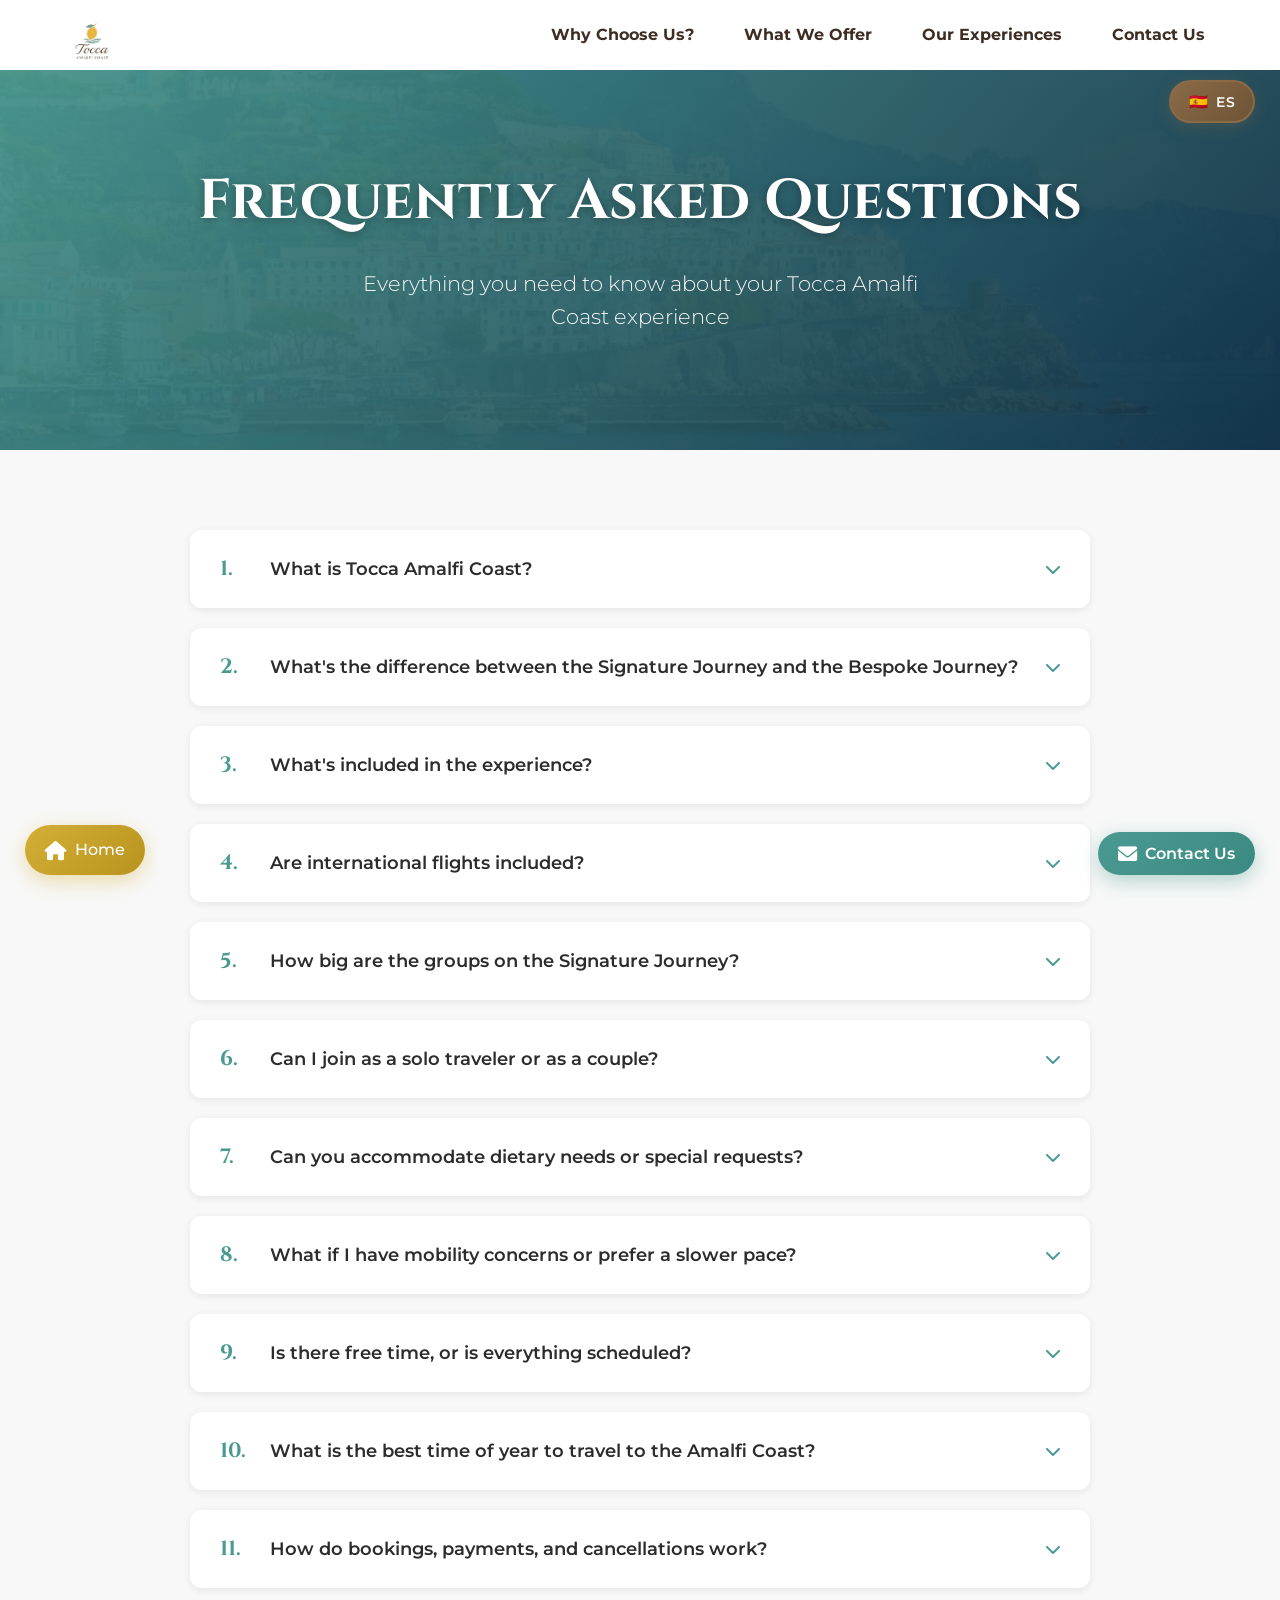
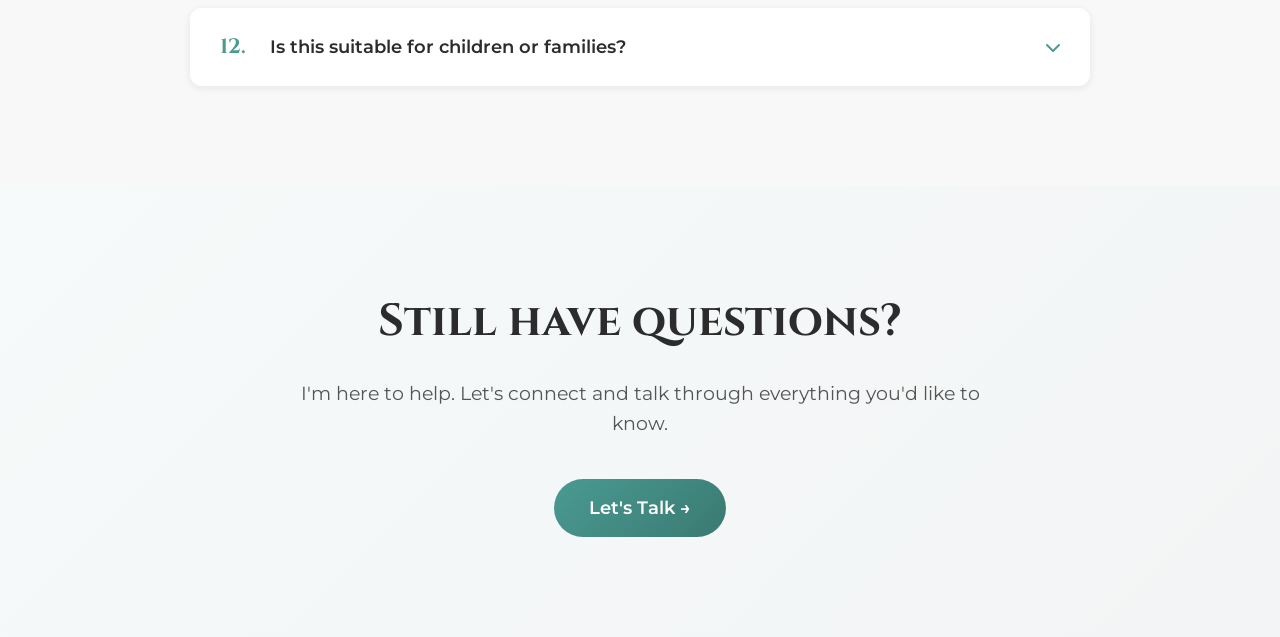
==== commit ce73f139: "push: cambios locales" ====
--- a/faq.html
+++ b/faq.html
@@ -1,44 +1,86 @@
-<!DOCTYPE html>
+﻿<!DOCTYPE html>
 <html lang="en">
 
 <head>
     <meta charset="UTF-8">
     <meta name="viewport" content="width=device-width, initial-scale=1.0">
-    <title>FAQ - Tocca Amalfi Coast</title>
+    
+    <!-- Primary Meta Tags -->
+    <title>FAQ - Tocca Amalfi Coast | Frequently Asked Questions About Amalfi Trips</title>
+    <meta name="title" content="FAQ - Tocca Amalfi Coast | Frequently Asked Questions About Amalfi Trips">
+    <meta name="description" content="Get answers to frequently asked questions about Tocca Amalfi Coast luxury trips. Learn about our Signature and Bespoke journeys, pricing, booking, and what to expect on your Amalfi Coast adventure.">
+    <meta name="keywords" content="Tocca Amalfi FAQ, Tocca Amalfi Coast questions, Amalfi Coast trip information, Amalfi trip booking, luxury trip FAQs, Bespoke Journey questions, Signature Journey information">
+    <meta name="author" content="Tocca Amalfi Coast">
+    <meta name="robots" content="index, follow">
+    <link rel="canonical" href="https://www.toccaamalfi.com/faq.html">
+    
+    <!-- Open Graph / Facebook -->
+    <meta property="og:type" content="website">
+    <meta property="og:url" content="https://www.toccaamalfi.com/faq.html">
+    <meta property="og:title" content="FAQ - Tocca Amalfi Coast | Your Questions Answered">
+    <meta property="og:description" content="Everything you need to know about booking your Tocca Amalfi Coast luxury trip experience.">
+    <meta property="og:image" content="https://www.toccaamalfi.com/imagenes/tocca_amalfi_nav.png">
+    <meta property="og:site_name" content="Tocca Amalfi Coast">
+    
+    <!-- Twitter -->
+    <meta property="twitter:card" content="summary_large_image">
+    <meta property="twitter:url" content="https://www.toccaamalfi.com/faq.html">
+    <meta property="twitter:title" content="FAQ - Tocca Amalfi Coast">
+    <meta property="twitter:description" content="Get answers about Tocca Amalfi Coast luxury trips.">
+    <meta property="twitter:image" content="https://www.toccaamalfi.com/imagenes/tocca_amalfi_nav.png">
+    
+    <!-- Preload critical resources -->
+    <link rel="preload" href="style.css" as="style">
+    <link rel="preload" href="imagenes/tocca_amalfi_nav.png" as="image">
+    
     <link rel="stylesheet" href="style.css">
     <link rel="preconnect" href="https://fonts.googleapis.com">
     <link rel="preconnect" href="https://fonts.gstatic.com" crossorigin>
     <link
         href="https://fonts.googleapis.com/css2?family=Cinzel:wght@400;700&family=Montserrat:wght@300;400;700&family=Playfair+Display:wght@400;700&family=Style+Script&display=swap"
         rel="stylesheet">
-    <link rel="stylesheet" href="https://cdnjs.cloudflare.com/ajax/libs/font-awesome/6.0.0-beta3/css/all.min.css">
+    <link rel="stylesheet" href="https://cdnjs.cloudflare.com/ajax/libs/font-awesome/6.0.0-beta3/css/all.min.css" media="print" onload="this.media='all'">
+    <noscript><link rel="stylesheet" href="https://cdnjs.cloudflare.com/ajax/libs/font-awesome/6.0.0-beta3/css/all.min.css"></noscript>
     <link rel="icon" type="image/png" sizes="16x16" href="favicon-16x16.png">
+    
+    <!-- Translation System -->
+    <script src="translations.js"></script>
 </head>
 
 <body>
+
+    <!-- Language Toggle Button -->
+    <button id="language-toggle" aria-label="Change language">
+        🇪🇸 <span>ES</span>
+    </button>
+
+    <!-- Back to Top Button -->
+    <button id="backToTop" class="back-to-top" title="Back to top">
+        <i class="fas fa-arrow-up"></i>
+    </button>
 
     <a href="index.html#hero" class="home-button" title="Back to Home">
         <i class="fas fa-home"></i>
-        <span class="home-text">Home</span>
+        <span class="home-text" data-i18n="common.home">Home</span>
     </a>
 
     <div id="contact-menu" class="contact-menu">
         <button class="contact-toggle" onclick="toggleContactMenu()">
             <i class="fas fa-envelope"></i>
-            <span class="contact-text">Contact Us</span>
+            <span class="contact-text" data-i18n="contact.text">Contact Us</span>
         </button>
         <div class="contact-options">
             <a href="mailto:info@toccaamalfi.com?subject=FAQ%20question%20-%20Tocca" class="contact-option" title="Email Us">
                 <i class="fas fa-envelope"></i>
-                <span>Email</span>
+                <span data-i18n="contact.email">Email</span>
             </a>
-            <a href="https://wa.me/16462298158?text=Hello!%20I'd%20like%20to%20know%20more%20about%20the%20tours." target="_blank" class="contact-option" title="WhatsApp">
+            <a href="https://wa.me/16462298158?text=Hello!%20I'd%20like%20to%20know%20more%20about%20the%20trips." target="_blank" class="contact-option" title="WhatsApp">
                 <i class="fab fa-whatsapp"></i>
-                <span>WhatsApp</span>
+                <span data-i18n="contact.whatsapp">WhatsApp</span>
             </a>
             <a href="tel:+16462298158" class="contact-option" title="Call Us">
                 <i class="fas fa-phone"></i>
-                <span>Call</span>
+                <span data-i18n="contact.call">Call</span>
             </a>
         </div>
     </div>
@@ -49,10 +91,10 @@
                 <img src="imagenes/tocca_amalfi_nav.png" alt="Tocca Amalfi Logo" class="nav-logo">
             </a>
             <div class="nav-menu">
-                <a href="index.html#why-tocca-amalfi" class="nav-link">Why Choose Us?</a>
-                <a href="index.html#what-we-offer" class="nav-link">What We Offer</a>
-                <a href="index.html#our-experiences" class="nav-link">Our Experiences</a>
-                <a href="#" class="nav-link" onclick="openRequestModal(); return false;">Contact Us</a>
+                <a href="index.html#why-tocca-amalfi" class="nav-link" data-i18n="nav.why">Why Choose Us?</a>
+                <a href="index.html#what-we-offer" class="nav-link" data-i18n="nav.what">What We Offer</a>
+                <a href="index.html#our-experiences" class="nav-link" data-i18n="nav.experiences">Our Experiences</a>
+                <a href="#" class="nav-link" onclick="openRequestModal(); return false;" data-i18n="nav.contact">Contact Us</a>
             </div>
             <button class="hamburger" aria-label="Open menu">
                 <span class="bar"></span>
@@ -66,35 +108,34 @@
         <!-- FAQ HERO -->
         <section class="faq-hero-section">
             <div class="faq-hero-content">
-                <h1>Frequently Asked Questions</h1>
-                <p>Everything you need to know about your Tocca Amalfi Coast experience</p>
+                <h1 data-i18n="faq.hero.title">Frequently Asked Questions</h1>
+                <p data-i18n="faq.hero.desc">Everything you need to know about your Tocca Amalfi Coast experience</p>
             </div>
         </section>
 
         <!-- FAQ CONTENT -->
         <section class="faq-content-section">
             <div class="faq-container">
-                
                 <div class="faq-item">
                     <button class="faq-question" onclick="toggleFAQ(this)">
                         <span class="faq-number">1.</span>
-                        <span class="faq-text">What is Tocca Amalfi Coast?</span>
-                        <i class="fas fa-chevron-down faq-icon"></i>
-                    </button>
-                    <div class="faq-answer">
-                        <p>Tocca Amalfi Coast is a founder-hosted, small-group and bespoke travel experience on the Amalfi Coast. I personally curate every detail. Every stay, transfer, and experience is curated with care — blending comfort, culture, and exclusive access to local hosts that most travelers never meet. My goal is for you to simply arrive, and live la dolce vita.</p>
+                        <span class="faq-text" data-i18n="faq.q1">What is Tocca Amalfi Coast?</span>
+                        <i class="fas fa-chevron-down faq-icon"></i>
+                    </button>
+                    <div class="faq-answer">
+                        <p data-i18n="faq.a1">Tocca Amalfi Coast is a founder-hosted, small-group and bespoke travel experience on the Amalfi Coast. I personally curate every detail. Every stay, transfer, and experience is curated with care — blending comfort, culture, and exclusive access to local hosts that most travelers never meet. My goal is for you to simply arrive, and live la dolce vita.</p>
                     </div>
                 </div>
 
                 <div class="faq-item">
                     <button class="faq-question" onclick="toggleFAQ(this)">
                         <span class="faq-number">2.</span>
-                        <span class="faq-text">What's the difference between the Signature Journey and the Bespoke Journey?</span>
-                        <i class="fas fa-chevron-down faq-icon"></i>
-                    </button>
-                    <div class="faq-answer">
-                        <p><strong>Signature Journey</strong> – A beautifully curated, fixed-date itinerary (10–11 days) for an intimate group of 8–10 travelers. Every detail is pre-planned: premium stays, exclusive local experiences, private transportation, selected meals with wine, and your founder-host with you throughout.</p>
-                        <p><strong>Bespoke Journey</strong> – Fully customized to you. Dates, pace, accommodation, and experiences are tailored to your preferences — perfect for couples, families, solo travelers, or small groups wanting a private, made-to-order experience.</p>
+                        <span class="faq-text" data-i18n="faq.q2">What's the difference between the Signature Journey and the Bespoke Journey?</span>
+                        <i class="fas fa-chevron-down faq-icon"></i>
+                    </button>
+                    <div class="faq-answer">
+                        <p data-i18n-html="faq.a2.1"><strong>Signature Journey</strong> – A beautifully curated, fixed-date itinerary (10–11 days) for an intimate group of 8–10 travelers. Every detail is pre-planned: premium stays, exclusive local experiences, private transportation, selected meals with wine, and your founder-host with you throughout.</p>
+                        <p data-i18n-html="faq.a2.2"><strong>Bespoke Journey</strong> – Fully customized to you. Dates, pace, accommodation, and experiences are tailored to your preferences — perfect for couples, families, solo travelers, or small groups wanting a private, made-to-order experience.</p>
                     </div>
                 </div>
 
@@ -130,7 +171,7 @@
                     </button>
                     <div class="faq-answer">
                         <p>The Signature Journey is intentionally intimate, limited to 8–10 guests.</p>
-                        <p>Small groups allow for more flexibility, deeper connection, and a feeling of traveling with friends rather than joining a large tour. It also ensures every experience feels personal and high-touch.</p>
+                        <p>Small groups allow for more flexibility, deeper connection, and a feeling of traveling with friends rather than joining a large trip. It also ensures every experience feels personal and high-touch.</p>
                     </div>
                 </div>
 
@@ -229,15 +270,13 @@
         <!-- FAQ CTA -->
         <section class="faq-cta-section">
             <div class="faq-cta-content">
-                <h2>Still have questions?</h2>
-                <p>I'm here to help. Let's connect and talk through everything you'd like to know.</p>
-                <a href="#" class="cta-button" onclick="openRequestModal(); return false;">Let's Talk →</a>
+                <h2 data-i18n="faq.cta.title">Still have questions?</h2>
+                <p data-i18n="faq.cta.desc">I'm here to help. Let's connect and talk through everything you'd like to know.</p>
+                <a href="#" class="cta-button" onclick="openRequestModal(); return false;" data-i18n="faq.cta.btn">Let's Talk →</a>
             </div>
         </section>
 
     </main>
-
-    <script src="script.js"></script>
 
     <script>
         // FAQ Toggle Function
@@ -286,38 +325,30 @@
     <div id="requestModal" class="request-modal">
         <div class="request-modal-content">
             <span class="request-modal-close" onclick="closeRequestModal()">&times;</span>
-            <h2>Let's Connect</h2>
+            <h2></h2>
             
             <div class="request-contact-options">
                 <div class="request-option">
                     <i class="fas fa-envelope"></i>
                     <h3>Email Jessica</h3>
-                    <p>Perfect for detailed questions, special requests, or sharing your travel plans.</p>
-                    <p class="contact-detail">info@toccaamalfi.com</p>
                     <a href="mailto:info@toccaamalfi.com?subject=FAQ%20Inquiry%20-%20Tocca%20Amalfi%20Coast" class="request-btn">Send an Email</a>
                 </div>
                 
                 <div class="request-option">
                     <i class="fas fa-phone"></i>
                     <h3>Request a Call</h3>
-                    <p>Ideal if you'd like to talk through the journey or design something more custom.</p>
-                    <p class="contact-detail">Jessica will follow up to confirm a time.</p>
-                    <a href="mailto:info@toccaamalfi.com?subject=Request%20a%20Call%20-%20FAQ" class="request-btn">Schedule a Call</a>
+                    <a href="tel:+16462298158" class="request-btn">Schedule a Call</a>
                 </div>
                 
                 <div class="request-option">
                     <i class="fab fa-whatsapp"></i>
                     <h3>WhatsApp</h3>
-                    <p>Perfect for quick questions or real-time availability.</p>
-                    <p class="contact-detail">+1 646 229 8158</p>
                     <a href="https://wa.me/16462298158?text=Hello!%20I%20have%20a%20question%20about%20Tocca%20Amalfi%20Coast." target="_blank" class="request-btn">Send a Message</a>
                 </div>
                 
                 <div class="request-option">
                     <i class="fas fa-comment"></i>
                     <h3>Text Message</h3>
-                    <p>Send a text message directly to Jessica for quick communication.</p>
-                    <p class="contact-detail">+1 646 229 8158</p>
                     <a href="sms:+16462298158?body=Hello!%20I%20have%20a%20question%20about%20Tocca%20Amalfi%20Coast." class="request-btn">Send a Text</a>
                 </div>
             </div>
@@ -325,6 +356,41 @@
     </div>
 
     <script>
+        // HAMBURGER MENU
+        document.addEventListener('DOMContentLoaded', function() {
+            const hamburger = document.querySelector(".hamburger");
+            const navMenu = document.querySelector(".nav-menu");
+            const navLinks = document.querySelectorAll(".nav-link");
+            
+            if (hamburger && navMenu) {
+                hamburger.addEventListener("click", function(e) {
+                    e.preventDefault();
+                    hamburger.classList.toggle("active");
+                    navMenu.classList.toggle("active");
+                    document.body.classList.toggle("no-scroll");
+                });
+
+                navLinks.forEach(function(link) {
+                    link.addEventListener("click", function() {
+                        hamburger.classList.remove("active");
+                        navMenu.classList.remove("active");
+                        document.body.classList.remove("no-scroll");
+                    });
+                });
+
+                document.addEventListener("click", function(e) {
+                    const isClickInsideMenu = navMenu.contains(e.target);
+                    const isClickOnHamburger = hamburger.contains(e.target);
+                    
+                    if (!isClickInsideMenu && !isClickOnHamburger && navMenu.classList.contains('active')) {
+                        hamburger.classList.remove("active");
+                        navMenu.classList.remove("active");
+                        document.body.classList.remove("no-scroll");
+                    }
+                });
+            }
+        });
+
         function openRequestModal() {
             document.getElementById('requestModal').style.display = 'block';
             document.body.style.overflow = 'hidden';
@@ -341,6 +407,24 @@
                 closeRequestModal();
             }
         }
+
+        // BACK TO TOP BUTTON
+        const backToTopBtn = document.getElementById('backToTop');
+        
+        window.addEventListener('scroll', function() {
+            if (window.pageYOffset > 300) {
+                backToTopBtn.classList.add('show');
+            } else {
+                backToTopBtn.classList.remove('show');
+            }
+        });
+        
+        backToTopBtn.addEventListener('click', function() {
+            window.scrollTo({
+                top: 0,
+                behavior: 'smooth'
+            });
+        });
     </script>
 
 </body>
--- a/style.css
+++ b/style.css
@@ -44,8 +44,10 @@
     color: var(--text-color);
     line-height: 1.6;
     background-color: #fff;
-    overflow-x: hidden;
-    max-width: 100vw;
+}
+
+body.no-scroll {
+    overflow: hidden;
 }
 
 h1,
@@ -252,6 +254,7 @@
     width: 100%;
     z-index: 1000;
     background: #ffffff;
+    -webkit-backdrop-filter: none;
     backdrop-filter: none;
     transition: background 0.3s ease;
 }
@@ -269,6 +272,8 @@
     max-width: 1200px;
     margin: 0 auto;
     height: 100%;
+    position: relative;
+    z-index: 1001;
 }
 
 .nav-logo-container {
@@ -310,6 +315,9 @@
     cursor: pointer;
     background: none;
     border: none;
+    position: relative;
+    z-index: 1001;
+    padding: 10px;
 }
 
 .bar {
@@ -389,8 +397,8 @@
     text-align: center;
 }
 
-@media (width <= 620px ) {
-    .hero-content{
+@media (width <=620px) {
+    .hero-content {
         margin-top: 100px;
     }
 }
@@ -599,10 +607,12 @@
     display: flex;
     flex-wrap: wrap;
     align-items: center;
-    max-width: 100vw;
+    gap: 40px;
+    max-width: 1100px;
     margin: 0 auto;
     width: 100%;
     box-sizing: border-box;
+    padding: 0 20px;
 }
 
 .why-us-text-block {
@@ -664,10 +674,12 @@
     display: flex !important;
     flex-wrap: wrap !important;
     align-items: flex-start !important;
-    max-width: 1600px !important;
+    gap: 40px !important;
+    max-width: 1100px !important;
     margin: 0 auto !important;
     width: 100% !important;
     box-sizing: border-box !important;
+    padding: 0 20px !important;
 }
 
 #why-tocca-amalfi .why-us-text-block {
@@ -816,80 +828,41 @@
     }
 }
 
-/* === FIXED CAROUSEL STYLES === */
-.what-we-offer-carousel {
-    grid-area: carousel !important;
-    display: block !important;
-    width: 100% !important;
-    max-width: 500px !important;
-    margin: 20px auto !important;
-    visibility: visible !important;
-    opacity: 1 !important;
-    overflow: hidden !important;
-}
-
-.what-we-offer-carousel.slick-initialized {
-    display: block !important;
-}
-
-.what-we-offer-carousel .slick-track {
-    display: flex !important;
-}
-
-.what-we-offer-carousel .slick-slide {
-    display: block !important;
-    width: 100% !important;
-    height: auto !important;
-}
-
-.what-we-offer-carousel .slick-slide img {
-    width: 100% !important;
-    height: 300px !important;
-    object-fit: cover !important;
-    border-radius: 8px !important;
-    display: block !important;
-    margin: 0 auto !important;
-}
-
-.what-we-offer-carousel .slick-dots {
-    bottom: -30px !important;
-    position: relative !important;
-    text-align: center !important;
-}
-
-.what-we-offer-carousel .slick-dots li {
-    display: inline-block !important;
-    margin: 0 5px !important;
-}
-
-.what-we-offer-carousel .slick-dots li button:before {
-    font-size: 12px !important;
-    color: var(--primary-color) !important;
-    opacity: 0.5 !important;
-}
-
-.what-we-offer-carousel .slick-dots li.slick-active button:before {
-    opacity: 1 !important;
-}
-
-.what-we-offer-carousel .slick-arrow {
-    display: block !important;
-    z-index: 10 !important;
-}
-
-.what-we-offer-carousel .slick-prev {
-    left: 10px !important;
-}
-
-.what-we-offer-carousel .slick-next {
-    right: 10px !important;
+/* === CAROUSEL STYLES === */
+.what-we-offer-carousel,
+.experiences-carousel {
+    width: 100%;
+    max-width: 500px;
+    margin: 0 auto;
+}
+
+.what-we-offer-carousel .slick-slide img,
+.experiences-carousel .slick-slide img {
+    width: 100%;
+    height: 300px;
+    object-fit: cover;
+    border-radius: 8px;
+}
+
+.what-we-offer-carousel .slick-dots,
+.experiences-carousel .slick-dots {
+    bottom: -30px;
+}
+
+.what-we-offer-carousel .slick-dots li button:before,
+.experiences-carousel .slick-dots li button:before {
+    color: var(--primary-color);
+}
+
+.what-we-offer-carousel .slick-arrow,
+.experiences-carousel .slick-arrow {
+    z-index: 10;
 }
 
 @media (max-width: 920px) {
-    .what-we-offer-carousel {
-        order: 4 !important;
-        display: block !important;
-        margin-top: 30px !important;
+    .what-we-offer-carousel,
+    .experiences-carousel {
+        margin-top: 30px;
     }
 }
 
@@ -1028,62 +1001,7 @@
     }
 }
 
-/* --- 4. Estilos del Carrusel --- */
-.what-we-offer-carousel.slick-initialized {
-    display: block !important;
-}
-
-.what-we-offer-carousel .slick-track {
-    display: flex !important;
-}
-
-.what-we-offer-carousel .slick-slide {
-    display: block !important;
-    width: 100% !important;
-    height: auto !important;
-    padding: 0 5px;
-}
-
-.what-we-offer-carousel .slick-slide img {
-    width: 100% !important;
-    height: 300px !important;
-    object-fit: cover !important;
-    border-radius: 8px !important;
-    display: block !important;
-    box-shadow: 0 2px 8px rgba(0, 0, 0, 0.1) !important;
-    margin: 0 auto !important;
-}
-
-.what-we-offer-carousel .slick-dots {
-    bottom: -25px !important;
-    position: relative !important;
-    text-align: center !important;
-}
-
-.what-we-offer-carousel .slick-dots li {
-    display: inline-block !important;
-    margin: 0 5px !important;
-}
-
-.what-we-offer-carousel .slick-dots li button:before {
-    font-size: 10px !important;
-    color: var(--primary-color) !important;
-    opacity: 0.5 !important;
-}
-
-.what-we-offer-carousel .slick-dots li.slick-active button:before {
-    color: var(--primary-color) !important;
-    opacity: 1 !important;
-}
-
-.what-we-offer-carousel .slick-arrow {
-    display: block !important;
-    z-index: 10 !important;
-}
-
-.what-we-offer-carousel .slick-prev {
-    left: 10px !important;
-}
+/* --- 4. Estilos del Carrusel REMOVED DUPLICATES --- */
 
 .what-we-offer-carousel .slick-next {
     right: 10px !important;
@@ -1955,6 +1873,7 @@
     width: 100%;
     height: 100%;
     background-color: rgba(0, 0, 0, 0.8);
+    -webkit-backdrop-filter: blur(5px);
     backdrop-filter: blur(5px);
     animation: fadeIn 0.3s ease;
 }
@@ -2429,6 +2348,205 @@
     font-family: 'Montserrat', sans-serif;
 }
 
+/* === BESPOKE JOURNEY BADGE STYLES === */
+.bespoke-journey-badge {
+    position: fixed;
+    top: 50%;
+    right: 0;
+    transform: translateY(-50%);
+    z-index: 1000;
+    display: flex;
+    align-items: center;
+    gap: 8px;
+    padding: 12px 18px;
+    background: linear-gradient(135deg, #8b6a47, #6d5238);
+    border: none;
+    border-radius: 50px 0 0 50px;
+    text-decoration: none;
+    cursor: pointer;
+    box-shadow: -4px 4px 20px rgba(139, 106, 71, 0.4);
+    transition: all 0.3s ease;
+    color: white;
+    font-size: 0.95rem;
+    font-weight: 600;
+    font-family: 'Montserrat', sans-serif;
+}
+
+.bespoke-journey-badge:hover {
+    transform: translateY(-50%) translateX(-5px);
+    box-shadow: -6px 6px 25px rgba(139, 106, 71, 0.5);
+}
+
+.bespoke-journey-badge i {
+    font-size: 1.1rem;
+}
+
+.badge-text {
+    font-family: 'Montserrat', sans-serif;
+}
+
+/* === SIGNATURE JOURNEY BADGE STYLES === */
+.signature-journey-badge {
+    position: fixed;
+    top: 50%;
+    right: 0;
+    transform: translateY(-50%);
+    z-index: 1000;
+    display: flex;
+    align-items: center;
+    gap: 8px;
+    padding: 12px 18px;
+    background: linear-gradient(135deg, #4A9A92, #3a7a72);
+    border: none;
+    border-radius: 50px 0 0 50px;
+    text-decoration: none;
+    cursor: pointer;
+    box-shadow: -4px 4px 20px rgba(74, 154, 146, 0.4);
+    transition: all 0.3s ease;
+    color: white;
+    font-size: 0.95rem;
+    font-weight: 600;
+    font-family: 'Montserrat', sans-serif;
+}
+
+.signature-journey-badge:hover {
+    transform: translateY(-50%) translateX(-5px);
+    box-shadow: -6px 6px 25px rgba(74, 154, 146, 0.5);
+}
+
+.signature-journey-badge i {
+    font-size: 1.1rem;
+}
+
+@media (max-width: 768px) {
+    .bespoke-journey-badge,
+    .signature-journey-badge {
+        padding: 10px 14px;
+        font-size: 0.85rem;
+    }
+    
+    .bespoke-journey-badge i,
+    .signature-journey-badge i {
+        font-size: 1rem;
+    }
+    
+    .badge-text {
+        max-width: 150px;
+        font-size: 0.8rem;
+    }
+}
+
+@media (max-width: 480px) {
+    .bespoke-journey-badge,
+    .signature-journey-badge {
+        padding: 8px 12px;
+        font-size: 0.75rem;
+    }
+    
+    .badge-text {
+        max-width: 120px;
+        font-size: 0.7rem;
+        line-height: 1.2;
+    }
+}
+
+/* === BACK TO TOP BUTTON === */
+.back-to-top {
+    position: fixed;
+    bottom: 100px;
+    right: 25px;
+    z-index: 999;
+    width: 50px;
+    height: 50px;
+    background: linear-gradient(135deg, #4A9A92, #3a7a72);
+    border: none;
+    border-radius: 50%;
+    color: white;
+    font-size: 1.2rem;
+    cursor: pointer;
+    box-shadow: 0 4px 15px rgba(74, 154, 146, 0.3);
+    transition: all 0.3s ease;
+    opacity: 0;
+    visibility: hidden;
+    transform: translateY(20px);
+}
+
+.back-to-top.show {
+    opacity: 1;
+    visibility: visible;
+    transform: translateY(0);
+}
+
+.back-to-top:hover {
+    transform: translateY(-5px);
+    box-shadow: 0 6px 20px rgba(74, 154, 146, 0.4);
+    background: linear-gradient(135deg, #5aaa9f, #4A9A92);
+}
+
+.back-to-top:active {
+    transform: translateY(-3px);
+}
+
+@media (max-width: 768px) {
+    .back-to-top {
+        bottom: 90px;
+        right: 20px;
+        width: 45px;
+        height: 45px;
+        font-size: 1.1rem;
+    }
+}
+
+/* === LANGUAGE TOGGLE BUTTON === */
+#language-toggle {
+    position: fixed;
+    top: 80px;
+    right: 25px;
+    z-index: 999;
+    background: linear-gradient(135deg, #8b6a47, #6d5436);
+    border: 2px solid #8b6a47;
+    border-radius: 25px;
+    padding: 10px 18px;
+    color: white;
+    font-family: 'Montserrat', sans-serif;
+    font-size: 0.95rem;
+    font-weight: 600;
+    cursor: pointer;
+    box-shadow: 0 4px 15px rgba(139, 106, 71, 0.3);
+    transition: all 0.3s ease;
+    display: flex;
+    align-items: center;
+    gap: 8px;
+}
+
+#language-toggle:hover {
+    transform: translateY(-3px);
+    box-shadow: 0 6px 20px rgba(139, 106, 71, 0.4);
+    background: linear-gradient(135deg, #9b7a57, #8b6a47);
+}
+
+#language-toggle:active {
+    transform: translateY(-1px);
+}
+
+#language-toggle span {
+    font-size: 0.9rem;
+    letter-spacing: 0.5px;
+}
+
+@media (max-width: 768px) {
+    #language-toggle {
+        top: 80px;
+        right: 20px;
+        padding: 8px 14px;
+        font-size: 0.85rem;
+    }
+    
+    #language-toggle span {
+        font-size: 0.8rem;
+    }
+}
+
 /* Mobile Contact Menu */
 @media (max-width: 768px) {
     .contact-menu {
@@ -2512,6 +2630,7 @@
     gap: 20px;
     text-align: left;
     box-shadow: 0 8px 25px rgba(0, 0, 0, 0.15);
+    -webkit-backdrop-filter: blur(10px);
     backdrop-filter: blur(10px);
     position: relative;
     overflow: hidden;
@@ -3962,6 +4081,22 @@
     z-index: 100;
 }
 
+/* Large screen improvements */
+@media (min-width: 1200px) {
+    .signature-why-wrapper {
+        grid-template-columns: 1fr 550px;
+        gap: 80px;
+        max-width: 1600px;
+    }
+}
+
+@media (min-width: 769px) and (max-width: 1199px) {
+    .signature-why-wrapper {
+        grid-template-columns: 1fr 450px;
+        gap: 50px;
+    }
+}
+
 .signature-why-content {
     padding-right: 0;
 }
@@ -4004,11 +4139,10 @@
     position: relative;
     width: 100%;
     max-width: 500px;
-    height: 450px;
+    height: 600px;
     border-radius: 12px;
     overflow: hidden;
     box-shadow: 0 8px 30px rgba(0, 0, 0, 0.15);
-    margin-top: 45px;
 }
 
 .carousel-container {
@@ -4191,7 +4325,7 @@
         bottom: auto;
         width: 100%;
         padding: 0 20px;
-        margin: 40px auto 0;
+        margin: 60px auto 0;
     }
 
     .stamp-content {
@@ -4217,6 +4351,12 @@
     .stamp-content p {
         font-size: 1.4rem;
         letter-spacing: 2px;
+    }
+    
+    /* Better carousel positioning on tablets */
+    .signature-why-carousel {
+        margin-top: 30px;
+        height: 420px;
     }
 }
 
@@ -4416,6 +4556,38 @@
     font-size: 1.4rem;
 }
 
+/* Signature Visual Column - Contains both images on the right */
+.signature-why-visual-column {
+    display: flex;
+    flex-direction: column;
+    gap: 30px;
+    width: 100%;
+}
+
+/* Signature Placeholder Image */
+.signature-placeholder-image {
+    width: 100%;
+    max-width: 500px;
+    border-radius: 12px;
+    overflow: hidden;
+    box-shadow: 0 8px 30px rgba(0, 0, 0, 0.15);
+    margin-top: 80px; /* Align with the "This journey is perfect for travelers" section */
+}
+
+.signature-placeholder-image img {
+    width: 100%;
+    height: 600px;
+    display: block;
+    object-fit: cover;
+}
+
+/* Hide placeholder image on tablets and mobile to reduce clutter */
+@media (max-width: 920px) {
+    .signature-placeholder-image {
+        display: none;
+    }
+}
+
 /* New Signature What's Included Section - Full Width */
 .signature-whats-included-full {
     width: 100%;
@@ -4653,10 +4825,12 @@
 
 .departures-carousel-wrapper {
     margin-top: 40px;
-    overflow-x: auto;
+    overflow-x: visible;
     -webkit-overflow-scrolling: touch;
     scrollbar-width: thin;
     scrollbar-color: #4A9A92 #e0e0e0;
+    width: 100%;
+    max-width: 100%;
 }
 
 .departures-carousel-wrapper::-webkit-scrollbar {
@@ -4786,27 +4960,36 @@
         margin-bottom: 12px;
     }
 
+    .departures-carousel-wrapper {
+        overflow-x: visible;
+        padding: 0;
+    }
+
     .departures-carousel {
         gap: 8px;
-        padding: 0 5px 5px 5px;
-        justify-content: flex-start;
+        padding: 0;
+        justify-content: space-between;
+        flex-wrap: nowrap;
+        width: 100%;
     }
 
     .departure-card {
-        padding: 12px;
-        min-width: 115px;
-        max-width: 115px;
-        width: 115px;
-        height: 115px;
-        gap: 5px;
-        justify-content: center;
+        padding: 12px 8px;
+        min-width: 0;
+        max-width: none;
+        width: calc(33.333% - 6px);
+        flex: 1 1 calc(33.333% - 6px);
+        height: auto;
+        min-height: 140px;
+        gap: 6px;
+        justify-content: space-between;
+        aspect-ratio: 0.85;
     }
 
     .departure-header h3 {
-        font-size: 0.8rem;
-        margin-bottom: 4px;
+        font-size: 0.75rem;
+        margin-bottom: 3px;
         line-height: 1.1;
-        height: 28px;
         display: flex;
         flex-direction: column;
         align-items: center;
@@ -4819,19 +5002,44 @@
     }
 
     .availability {
-        padding: 4px 7px;
-        font-size: 0.52rem;
+        padding: 3px 6px;
+        font-size: 0.55rem;
         border-radius: 8px;
-        white-space: normal;
+        white-space: nowrap;
         line-height: 1.2;
         text-align: center;
-        max-width: 100px;
-        word-wrap: break-word;
-    }
-
-    .btn-departure {
-        padding: 6px 10px;
+    }
+
+    .departure-cta {
+        padding: 6px 8px;
         font-size: 0.65rem;
+        margin-top: 4px;
+    }
+}
+
+/* Extra small devices */
+@media (max-width: 360px) {
+    .departure-card {
+        padding: 8px;
+        min-height: 120px;
+    }
+
+    .departure-header h3 {
+        font-size: 0.7rem;
+    }
+
+    .departure-header h3 .dates-range {
+        font-size: 0.6rem;
+    }
+
+    .availability {
+        font-size: 0.5rem;
+        padding: 2px 5px;
+    }
+
+    .departure-cta {
+        font-size: 0.6rem;
+        padding: 5px 6px;
     }
 }
 
@@ -5008,11 +5216,29 @@
 .why-choose-grid {
     display: flex !important;
     gap: 25px;
-    justify-content: space-between;
+    justify-content: center;
     align-items: stretch;
     margin: 0 auto;
     width: 100%;
     flex-wrap: nowrap !important;
+}
+
+/* Large screen improvements for why-choose */
+@media (min-width: 1200px) {
+    .why-choose-grid {
+        gap: 35px;
+        max-width: 1600px;
+    }
+    
+    .why-choose-item {
+        padding: 45px 38px;
+    }
+}
+
+@media (min-width: 769px) and (max-width: 1199px) {
+    .why-choose-grid {
+        gap: 20px;
+    }
 }
 
 .why-choose-item {
@@ -5525,17 +5751,26 @@
 
     .signature-why-wrapper {
         grid-template-columns: 1fr;
-        gap: 40px;
+        gap: 50px;
+        padding: 0 30px;
     }
 
     .signature-why-content {
         padding-right: 0;
+        max-width: 900px;
+        margin: 0 auto;
     }
 
     .signature-why-carousel {
-        max-width: 100%;
-        height: 500px;
+        max-width: 600px;
+        height: 480px;
         margin: 0 auto;
+    }
+    
+    .signature-features-grid {
+        grid-template-columns: repeat(2, 1fr);
+        gap: 20px;
+        max-width: 700px;
     }
 
     .signature-features-grid {
@@ -5983,8 +6218,8 @@
     line-height: 1.3;
     margin: 0;
     display: -webkit-box;
+    -webkit-line-clamp: 2;
     line-clamp: 2;
-    -webkit-line-clamp: 2;
     -webkit-box-orient: vertical;
     overflow: hidden;
     text-overflow: ellipsis;
@@ -6817,9 +7052,9 @@
 
 .bespoke-grid {
     display: grid;
-    grid-template-columns: repeat(3, 1fr);
-    gap: 30px;
-    max-width: 1200px;
+    grid-template-columns: repeat(4, 1fr);
+    gap: 25px;
+    max-width: 1400px;
     margin: 0 auto;
 }
 
@@ -7705,6 +7940,7 @@
     height: 100%;
     overflow: auto;
     background-color: rgba(0, 0, 0, 0.6);
+    -webkit-backdrop-filter: blur(5px);
     backdrop-filter: blur(5px);
 }
 
@@ -8672,8 +8908,8 @@
     }
 }
 
-/* Ensure glimpse carousel doesn't get cut off */
-@media (max-width: 968px) {
+/* Ensure glimpse carousel doesn't get cut off - MOBILE ONLY */
+@media (max-width: 768px) {
 
     .experiences-carousel,
     .what-we-offer-carousel {
@@ -8766,4 +9002,103 @@
         padding: 14px 20px !important;
         font-size: 0.88rem !important;
     }
+}
+
+/* ========================================
+    FIX CRÍTICO: Overflow Horizontal Mobile
+   ======================================== */
+
+/* Prevenir desbordamiento horizontal en todos los dispositivos */
+html, body {
+    overflow-x: hidden !important;
+    max-width: 100% !important;
+    position: relative;
+}
+
+/* Fix específico para secciones hero en móviles */
+@media (max-width: 968px) {
+    
+    /* Neutralizar transforms y margins problemáticos en hero */
+    .hero-subtitle {
+        transform: translateY(0) translateX(0) !important;
+        margin-left: 0 !important;
+        margin-right: 0 !important;
+        padding-left: 15px !important;
+        padding-right: 15px !important;
+        max-width: 100% !important;
+    }
+
+    .hero-description {
+        transform: translateY(0) translateX(0) !important;
+        margin-left: 0 !important;
+        margin-right: 0 !important;
+        padding-left: 20px !important;
+        padding-right: 20px !important;
+        max-width: 100% !important;
+        width: 100% !important;
+    }
+
+    .slogan {
+        margin-left: 0 !important;
+        transform: translateX(0) !important;
+        padding-left: 15px !important;
+        padding-right: 15px !important;
+    }
+
+    /* Asegurar que elementos decorativos no causen overflow */
+    .bespoke-cta-section::before {
+        right: -20% !important;
+        width: 400px !important;
+        height: 400px !important;
+    }
+
+    /* Prevenir overflow en contenedores principales */
+    .hero-container,
+    .signature-container,
+    .container {
+        max-width: 100% !important;
+        overflow-x: hidden !important;
+        padding-left: max(15px, env(safe-area-inset-left)) !important;
+        padding-right: max(15px, env(safe-area-inset-right)) !important;
+    }
+}
+
+/* Fix adicional para dispositivos muy pequeños (< 400px) */
+@media (max-width: 400px) {
+    
+    .hero-subtitle {
+        font-size: clamp(1rem, 4vw, 1.5rem) !important;
+        letter-spacing: 3px !important;
+    }
+
+    .hero-description {
+        font-size: clamp(0.75rem, 2.5vw, 0.95rem) !important;
+        letter-spacing: 1px !important;
+        padding-left: 10px !important;
+        padding-right: 10px !important;
+    }
+
+    /* Reducir decorativos que puedan salirse */
+    .bespoke-cta-section::before {
+        display: none !important;
+    }
+}
+
+/* Asegurar que imágenes y media respeten el contenedor */
+video, iframe, canvas, svg {
+    max-width: 100% !important;
+    height: auto !important;
+}
+
+/* Fix para tablas que puedan causar overflow */
+table {
+    width: 100% !important;
+    table-layout: fixed !important;
+}
+
+/* Prevenir que textos largos sin espacios causen overflow */
+p, h1, h2, h3, h4, h5, h6, span, div {
+    word-wrap: break-word !important;
+    overflow-wrap: break-word !important;
+    hyphens: auto !important;
 }
--- a/style.css
+++ b/style.css
@@ -44,8 +44,10 @@
     color: var(--text-color);
     line-height: 1.6;
     background-color: #fff;
-    overflow-x: hidden;
-    max-width: 100vw;
+}
+
+body.no-scroll {
+    overflow: hidden;
 }
 
 h1,
@@ -252,6 +254,7 @@
     width: 100%;
     z-index: 1000;
     background: #ffffff;
+    -webkit-backdrop-filter: none;
     backdrop-filter: none;
     transition: background 0.3s ease;
 }
@@ -269,6 +272,8 @@
     max-width: 1200px;
     margin: 0 auto;
     height: 100%;
+    position: relative;
+    z-index: 1001;
 }
 
 .nav-logo-container {
@@ -310,6 +315,9 @@
     cursor: pointer;
     background: none;
     border: none;
+    position: relative;
+    z-index: 1001;
+    padding: 10px;
 }
 
 .bar {
@@ -389,8 +397,8 @@
     text-align: center;
 }
 
-@media (width <= 620px ) {
-    .hero-content{
+@media (width <=620px) {
+    .hero-content {
         margin-top: 100px;
     }
 }
@@ -599,10 +607,12 @@
     display: flex;
     flex-wrap: wrap;
     align-items: center;
-    max-width: 100vw;
+    gap: 40px;
+    max-width: 1100px;
     margin: 0 auto;
     width: 100%;
     box-sizing: border-box;
+    padding: 0 20px;
 }
 
 .why-us-text-block {
@@ -664,10 +674,12 @@
     display: flex !important;
     flex-wrap: wrap !important;
     align-items: flex-start !important;
-    max-width: 1600px !important;
+    gap: 40px !important;
+    max-width: 1100px !important;
     margin: 0 auto !important;
     width: 100% !important;
     box-sizing: border-box !important;
+    padding: 0 20px !important;
 }
 
 #why-tocca-amalfi .why-us-text-block {
@@ -816,80 +828,41 @@
     }
 }
 
-/* === FIXED CAROUSEL STYLES === */
-.what-we-offer-carousel {
-    grid-area: carousel !important;
-    display: block !important;
-    width: 100% !important;
-    max-width: 500px !important;
-    margin: 20px auto !important;
-    visibility: visible !important;
-    opacity: 1 !important;
-    overflow: hidden !important;
-}
-
-.what-we-offer-carousel.slick-initialized {
-    display: block !important;
-}
-
-.what-we-offer-carousel .slick-track {
-    display: flex !important;
-}
-
-.what-we-offer-carousel .slick-slide {
-    display: block !important;
-    width: 100% !important;
-    height: auto !important;
-}
-
-.what-we-offer-carousel .slick-slide img {
-    width: 100% !important;
-    height: 300px !important;
-    object-fit: cover !important;
-    border-radius: 8px !important;
-    display: block !important;
-    margin: 0 auto !important;
-}
-
-.what-we-offer-carousel .slick-dots {
-    bottom: -30px !important;
-    position: relative !important;
-    text-align: center !important;
-}
-
-.what-we-offer-carousel .slick-dots li {
-    display: inline-block !important;
-    margin: 0 5px !important;
-}
-
-.what-we-offer-carousel .slick-dots li button:before {
-    font-size: 12px !important;
-    color: var(--primary-color) !important;
-    opacity: 0.5 !important;
-}
-
-.what-we-offer-carousel .slick-dots li.slick-active button:before {
-    opacity: 1 !important;
-}
-
-.what-we-offer-carousel .slick-arrow {
-    display: block !important;
-    z-index: 10 !important;
-}
-
-.what-we-offer-carousel .slick-prev {
-    left: 10px !important;
-}
-
-.what-we-offer-carousel .slick-next {
-    right: 10px !important;
+/* === CAROUSEL STYLES === */
+.what-we-offer-carousel,
+.experiences-carousel {
+    width: 100%;
+    max-width: 500px;
+    margin: 0 auto;
+}
+
+.what-we-offer-carousel .slick-slide img,
+.experiences-carousel .slick-slide img {
+    width: 100%;
+    height: 300px;
+    object-fit: cover;
+    border-radius: 8px;
+}
+
+.what-we-offer-carousel .slick-dots,
+.experiences-carousel .slick-dots {
+    bottom: -30px;
+}
+
+.what-we-offer-carousel .slick-dots li button:before,
+.experiences-carousel .slick-dots li button:before {
+    color: var(--primary-color);
+}
+
+.what-we-offer-carousel .slick-arrow,
+.experiences-carousel .slick-arrow {
+    z-index: 10;
 }
 
 @media (max-width: 920px) {
-    .what-we-offer-carousel {
-        order: 4 !important;
-        display: block !important;
-        margin-top: 30px !important;
+    .what-we-offer-carousel,
+    .experiences-carousel {
+        margin-top: 30px;
     }
 }
 
@@ -1028,62 +1001,7 @@
     }
 }
 
-/* --- 4. Estilos del Carrusel --- */
-.what-we-offer-carousel.slick-initialized {
-    display: block !important;
-}
-
-.what-we-offer-carousel .slick-track {
-    display: flex !important;
-}
-
-.what-we-offer-carousel .slick-slide {
-    display: block !important;
-    width: 100% !important;
-    height: auto !important;
-    padding: 0 5px;
-}
-
-.what-we-offer-carousel .slick-slide img {
-    width: 100% !important;
-    height: 300px !important;
-    object-fit: cover !important;
-    border-radius: 8px !important;
-    display: block !important;
-    box-shadow: 0 2px 8px rgba(0, 0, 0, 0.1) !important;
-    margin: 0 auto !important;
-}
-
-.what-we-offer-carousel .slick-dots {
-    bottom: -25px !important;
-    position: relative !important;
-    text-align: center !important;
-}
-
-.what-we-offer-carousel .slick-dots li {
-    display: inline-block !important;
-    margin: 0 5px !important;
-}
-
-.what-we-offer-carousel .slick-dots li button:before {
-    font-size: 10px !important;
-    color: var(--primary-color) !important;
-    opacity: 0.5 !important;
-}
-
-.what-we-offer-carousel .slick-dots li.slick-active button:before {
-    color: var(--primary-color) !important;
-    opacity: 1 !important;
-}
-
-.what-we-offer-carousel .slick-arrow {
-    display: block !important;
-    z-index: 10 !important;
-}
-
-.what-we-offer-carousel .slick-prev {
-    left: 10px !important;
-}
+/* --- 4. Estilos del Carrusel REMOVED DUPLICATES --- */
 
 .what-we-offer-carousel .slick-next {
     right: 10px !important;
@@ -1955,6 +1873,7 @@
     width: 100%;
     height: 100%;
     background-color: rgba(0, 0, 0, 0.8);
+    -webkit-backdrop-filter: blur(5px);
     backdrop-filter: blur(5px);
     animation: fadeIn 0.3s ease;
 }
@@ -2429,6 +2348,205 @@
     font-family: 'Montserrat', sans-serif;
 }
 
+/* === BESPOKE JOURNEY BADGE STYLES === */
+.bespoke-journey-badge {
+    position: fixed;
+    top: 50%;
+    right: 0;
+    transform: translateY(-50%);
+    z-index: 1000;
+    display: flex;
+    align-items: center;
+    gap: 8px;
+    padding: 12px 18px;
+    background: linear-gradient(135deg, #8b6a47, #6d5238);
+    border: none;
+    border-radius: 50px 0 0 50px;
+    text-decoration: none;
+    cursor: pointer;
+    box-shadow: -4px 4px 20px rgba(139, 106, 71, 0.4);
+    transition: all 0.3s ease;
+    color: white;
+    font-size: 0.95rem;
+    font-weight: 600;
+    font-family: 'Montserrat', sans-serif;
+}
+
+.bespoke-journey-badge:hover {
+    transform: translateY(-50%) translateX(-5px);
+    box-shadow: -6px 6px 25px rgba(139, 106, 71, 0.5);
+}
+
+.bespoke-journey-badge i {
+    font-size: 1.1rem;
+}
+
+.badge-text {
+    font-family: 'Montserrat', sans-serif;
+}
+
+/* === SIGNATURE JOURNEY BADGE STYLES === */
+.signature-journey-badge {
+    position: fixed;
+    top: 50%;
+    right: 0;
+    transform: translateY(-50%);
+    z-index: 1000;
+    display: flex;
+    align-items: center;
+    gap: 8px;
+    padding: 12px 18px;
+    background: linear-gradient(135deg, #4A9A92, #3a7a72);
+    border: none;
+    border-radius: 50px 0 0 50px;
+    text-decoration: none;
+    cursor: pointer;
+    box-shadow: -4px 4px 20px rgba(74, 154, 146, 0.4);
+    transition: all 0.3s ease;
+    color: white;
+    font-size: 0.95rem;
+    font-weight: 600;
+    font-family: 'Montserrat', sans-serif;
+}
+
+.signature-journey-badge:hover {
+    transform: translateY(-50%) translateX(-5px);
+    box-shadow: -6px 6px 25px rgba(74, 154, 146, 0.5);
+}
+
+.signature-journey-badge i {
+    font-size: 1.1rem;
+}
+
+@media (max-width: 768px) {
+    .bespoke-journey-badge,
+    .signature-journey-badge {
+        padding: 10px 14px;
+        font-size: 0.85rem;
+    }
+    
+    .bespoke-journey-badge i,
+    .signature-journey-badge i {
+        font-size: 1rem;
+    }
+    
+    .badge-text {
+        max-width: 150px;
+        font-size: 0.8rem;
+    }
+}
+
+@media (max-width: 480px) {
+    .bespoke-journey-badge,
+    .signature-journey-badge {
+        padding: 8px 12px;
+        font-size: 0.75rem;
+    }
+    
+    .badge-text {
+        max-width: 120px;
+        font-size: 0.7rem;
+        line-height: 1.2;
+    }
+}
+
+/* === BACK TO TOP BUTTON === */
+.back-to-top {
+    position: fixed;
+    bottom: 100px;
+    right: 25px;
+    z-index: 999;
+    width: 50px;
+    height: 50px;
+    background: linear-gradient(135deg, #4A9A92, #3a7a72);
+    border: none;
+    border-radius: 50%;
+    color: white;
+    font-size: 1.2rem;
+    cursor: pointer;
+    box-shadow: 0 4px 15px rgba(74, 154, 146, 0.3);
+    transition: all 0.3s ease;
+    opacity: 0;
+    visibility: hidden;
+    transform: translateY(20px);
+}
+
+.back-to-top.show {
+    opacity: 1;
+    visibility: visible;
+    transform: translateY(0);
+}
+
+.back-to-top:hover {
+    transform: translateY(-5px);
+    box-shadow: 0 6px 20px rgba(74, 154, 146, 0.4);
+    background: linear-gradient(135deg, #5aaa9f, #4A9A92);
+}
+
+.back-to-top:active {
+    transform: translateY(-3px);
+}
+
+@media (max-width: 768px) {
+    .back-to-top {
+        bottom: 90px;
+        right: 20px;
+        width: 45px;
+        height: 45px;
+        font-size: 1.1rem;
+    }
+}
+
+/* === LANGUAGE TOGGLE BUTTON === */
+#language-toggle {
+    position: fixed;
+    top: 80px;
+    right: 25px;
+    z-index: 999;
+    background: linear-gradient(135deg, #8b6a47, #6d5436);
+    border: 2px solid #8b6a47;
+    border-radius: 25px;
+    padding: 10px 18px;
+    color: white;
+    font-family: 'Montserrat', sans-serif;
+    font-size: 0.95rem;
+    font-weight: 600;
+    cursor: pointer;
+    box-shadow: 0 4px 15px rgba(139, 106, 71, 0.3);
+    transition: all 0.3s ease;
+    display: flex;
+    align-items: center;
+    gap: 8px;
+}
+
+#language-toggle:hover {
+    transform: translateY(-3px);
+    box-shadow: 0 6px 20px rgba(139, 106, 71, 0.4);
+    background: linear-gradient(135deg, #9b7a57, #8b6a47);
+}
+
+#language-toggle:active {
+    transform: translateY(-1px);
+}
+
+#language-toggle span {
+    font-size: 0.9rem;
+    letter-spacing: 0.5px;
+}
+
+@media (max-width: 768px) {
+    #language-toggle {
+        top: 80px;
+        right: 20px;
+        padding: 8px 14px;
+        font-size: 0.85rem;
+    }
+    
+    #language-toggle span {
+        font-size: 0.8rem;
+    }
+}
+
 /* Mobile Contact Menu */
 @media (max-width: 768px) {
     .contact-menu {
@@ -2512,6 +2630,7 @@
     gap: 20px;
     text-align: left;
     box-shadow: 0 8px 25px rgba(0, 0, 0, 0.15);
+    -webkit-backdrop-filter: blur(10px);
     backdrop-filter: blur(10px);
     position: relative;
     overflow: hidden;
@@ -3962,6 +4081,22 @@
     z-index: 100;
 }
 
+/* Large screen improvements */
+@media (min-width: 1200px) {
+    .signature-why-wrapper {
+        grid-template-columns: 1fr 550px;
+        gap: 80px;
+        max-width: 1600px;
+    }
+}
+
+@media (min-width: 769px) and (max-width: 1199px) {
+    .signature-why-wrapper {
+        grid-template-columns: 1fr 450px;
+        gap: 50px;
+    }
+}
+
 .signature-why-content {
     padding-right: 0;
 }
@@ -4004,11 +4139,10 @@
     position: relative;
     width: 100%;
     max-width: 500px;
-    height: 450px;
+    height: 600px;
     border-radius: 12px;
     overflow: hidden;
     box-shadow: 0 8px 30px rgba(0, 0, 0, 0.15);
-    margin-top: 45px;
 }
 
 .carousel-container {
@@ -4191,7 +4325,7 @@
         bottom: auto;
         width: 100%;
         padding: 0 20px;
-        margin: 40px auto 0;
+        margin: 60px auto 0;
     }
 
     .stamp-content {
@@ -4217,6 +4351,12 @@
     .stamp-content p {
         font-size: 1.4rem;
         letter-spacing: 2px;
+    }
+    
+    /* Better carousel positioning on tablets */
+    .signature-why-carousel {
+        margin-top: 30px;
+        height: 420px;
     }
 }
 
@@ -4416,6 +4556,38 @@
     font-size: 1.4rem;
 }
 
+/* Signature Visual Column - Contains both images on the right */
+.signature-why-visual-column {
+    display: flex;
+    flex-direction: column;
+    gap: 30px;
+    width: 100%;
+}
+
+/* Signature Placeholder Image */
+.signature-placeholder-image {
+    width: 100%;
+    max-width: 500px;
+    border-radius: 12px;
+    overflow: hidden;
+    box-shadow: 0 8px 30px rgba(0, 0, 0, 0.15);
+    margin-top: 80px; /* Align with the "This journey is perfect for travelers" section */
+}
+
+.signature-placeholder-image img {
+    width: 100%;
+    height: 600px;
+    display: block;
+    object-fit: cover;
+}
+
+/* Hide placeholder image on tablets and mobile to reduce clutter */
+@media (max-width: 920px) {
+    .signature-placeholder-image {
+        display: none;
+    }
+}
+
 /* New Signature What's Included Section - Full Width */
 .signature-whats-included-full {
     width: 100%;
@@ -4653,10 +4825,12 @@
 
 .departures-carousel-wrapper {
     margin-top: 40px;
-    overflow-x: auto;
+    overflow-x: visible;
     -webkit-overflow-scrolling: touch;
     scrollbar-width: thin;
     scrollbar-color: #4A9A92 #e0e0e0;
+    width: 100%;
+    max-width: 100%;
 }
 
 .departures-carousel-wrapper::-webkit-scrollbar {
@@ -4786,27 +4960,36 @@
         margin-bottom: 12px;
     }
 
+    .departures-carousel-wrapper {
+        overflow-x: visible;
+        padding: 0;
+    }
+
     .departures-carousel {
         gap: 8px;
-        padding: 0 5px 5px 5px;
-        justify-content: flex-start;
+        padding: 0;
+        justify-content: space-between;
+        flex-wrap: nowrap;
+        width: 100%;
     }
 
     .departure-card {
-        padding: 12px;
-        min-width: 115px;
-        max-width: 115px;
-        width: 115px;
-        height: 115px;
-        gap: 5px;
-        justify-content: center;
+        padding: 12px 8px;
+        min-width: 0;
+        max-width: none;
+        width: calc(33.333% - 6px);
+        flex: 1 1 calc(33.333% - 6px);
+        height: auto;
+        min-height: 140px;
+        gap: 6px;
+        justify-content: space-between;
+        aspect-ratio: 0.85;
     }
 
     .departure-header h3 {
-        font-size: 0.8rem;
-        margin-bottom: 4px;
+        font-size: 0.75rem;
+        margin-bottom: 3px;
         line-height: 1.1;
-        height: 28px;
         display: flex;
         flex-direction: column;
         align-items: center;
@@ -4819,19 +5002,44 @@
     }
 
     .availability {
-        padding: 4px 7px;
-        font-size: 0.52rem;
+        padding: 3px 6px;
+        font-size: 0.55rem;
         border-radius: 8px;
-        white-space: normal;
+        white-space: nowrap;
         line-height: 1.2;
         text-align: center;
-        max-width: 100px;
-        word-wrap: break-word;
-    }
-
-    .btn-departure {
-        padding: 6px 10px;
+    }
+
+    .departure-cta {
+        padding: 6px 8px;
         font-size: 0.65rem;
+        margin-top: 4px;
+    }
+}
+
+/* Extra small devices */
+@media (max-width: 360px) {
+    .departure-card {
+        padding: 8px;
+        min-height: 120px;
+    }
+
+    .departure-header h3 {
+        font-size: 0.7rem;
+    }
+
+    .departure-header h3 .dates-range {
+        font-size: 0.6rem;
+    }
+
+    .availability {
+        font-size: 0.5rem;
+        padding: 2px 5px;
+    }
+
+    .departure-cta {
+        font-size: 0.6rem;
+        padding: 5px 6px;
     }
 }
 
@@ -5008,11 +5216,29 @@
 .why-choose-grid {
     display: flex !important;
     gap: 25px;
-    justify-content: space-between;
+    justify-content: center;
     align-items: stretch;
     margin: 0 auto;
     width: 100%;
     flex-wrap: nowrap !important;
+}
+
+/* Large screen improvements for why-choose */
+@media (min-width: 1200px) {
+    .why-choose-grid {
+        gap: 35px;
+        max-width: 1600px;
+    }
+    
+    .why-choose-item {
+        padding: 45px 38px;
+    }
+}
+
+@media (min-width: 769px) and (max-width: 1199px) {
+    .why-choose-grid {
+        gap: 20px;
+    }
 }
 
 .why-choose-item {
@@ -5525,17 +5751,26 @@
 
     .signature-why-wrapper {
         grid-template-columns: 1fr;
-        gap: 40px;
+        gap: 50px;
+        padding: 0 30px;
     }
 
     .signature-why-content {
         padding-right: 0;
+        max-width: 900px;
+        margin: 0 auto;
     }
 
     .signature-why-carousel {
-        max-width: 100%;
-        height: 500px;
+        max-width: 600px;
+        height: 480px;
         margin: 0 auto;
+    }
+    
+    .signature-features-grid {
+        grid-template-columns: repeat(2, 1fr);
+        gap: 20px;
+        max-width: 700px;
     }
 
     .signature-features-grid {
@@ -5983,8 +6218,8 @@
     line-height: 1.3;
     margin: 0;
     display: -webkit-box;
+    -webkit-line-clamp: 2;
     line-clamp: 2;
-    -webkit-line-clamp: 2;
     -webkit-box-orient: vertical;
     overflow: hidden;
     text-overflow: ellipsis;
@@ -6817,9 +7052,9 @@
 
 .bespoke-grid {
     display: grid;
-    grid-template-columns: repeat(3, 1fr);
-    gap: 30px;
-    max-width: 1200px;
+    grid-template-columns: repeat(4, 1fr);
+    gap: 25px;
+    max-width: 1400px;
     margin: 0 auto;
 }
 
@@ -7705,6 +7940,7 @@
     height: 100%;
     overflow: auto;
     background-color: rgba(0, 0, 0, 0.6);
+    -webkit-backdrop-filter: blur(5px);
     backdrop-filter: blur(5px);
 }
 
@@ -8672,8 +8908,8 @@
     }
 }
 
-/* Ensure glimpse carousel doesn't get cut off */
-@media (max-width: 968px) {
+/* Ensure glimpse carousel doesn't get cut off - MOBILE ONLY */
+@media (max-width: 768px) {
 
     .experiences-carousel,
     .what-we-offer-carousel {
@@ -8766,4 +9002,103 @@
         padding: 14px 20px !important;
         font-size: 0.88rem !important;
     }
+}
+
+/* ========================================
+    FIX CRÍTICO: Overflow Horizontal Mobile
+   ======================================== */
+
+/* Prevenir desbordamiento horizontal en todos los dispositivos */
+html, body {
+    overflow-x: hidden !important;
+    max-width: 100% !important;
+    position: relative;
+}
+
+/* Fix específico para secciones hero en móviles */
+@media (max-width: 968px) {
+    
+    /* Neutralizar transforms y margins problemáticos en hero */
+    .hero-subtitle {
+        transform: translateY(0) translateX(0) !important;
+        margin-left: 0 !important;
+        margin-right: 0 !important;
+        padding-left: 15px !important;
+        padding-right: 15px !important;
+        max-width: 100% !important;
+    }
+
+    .hero-description {
+        transform: translateY(0) translateX(0) !important;
+        margin-left: 0 !important;
+        margin-right: 0 !important;
+        padding-left: 20px !important;
+        padding-right: 20px !important;
+        max-width: 100% !important;
+        width: 100% !important;
+    }
+
+    .slogan {
+        margin-left: 0 !important;
+        transform: translateX(0) !important;
+        padding-left: 15px !important;
+        padding-right: 15px !important;
+    }
+
+    /* Asegurar que elementos decorativos no causen overflow */
+    .bespoke-cta-section::before {
+        right: -20% !important;
+        width: 400px !important;
+        height: 400px !important;
+    }
+
+    /* Prevenir overflow en contenedores principales */
+    .hero-container,
+    .signature-container,
+    .container {
+        max-width: 100% !important;
+        overflow-x: hidden !important;
+        padding-left: max(15px, env(safe-area-inset-left)) !important;
+        padding-right: max(15px, env(safe-area-inset-right)) !important;
+    }
+}
+
+/* Fix adicional para dispositivos muy pequeños (< 400px) */
+@media (max-width: 400px) {
+    
+    .hero-subtitle {
+        font-size: clamp(1rem, 4vw, 1.5rem) !important;
+        letter-spacing: 3px !important;
+    }
+
+    .hero-description {
+        font-size: clamp(0.75rem, 2.5vw, 0.95rem) !important;
+        letter-spacing: 1px !important;
+        padding-left: 10px !important;
+        padding-right: 10px !important;
+    }
+
+    /* Reducir decorativos que puedan salirse */
+    .bespoke-cta-section::before {
+        display: none !important;
+    }
+}
+
+/* Asegurar que imágenes y media respeten el contenedor */
+video, iframe, canvas, svg {
+    max-width: 100% !important;
+    height: auto !important;
+}
+
+/* Fix para tablas que puedan causar overflow */
+table {
+    width: 100% !important;
+    table-layout: fixed !important;
+}
+
+/* Prevenir que textos largos sin espacios causen overflow */
+p, h1, h2, h3, h4, h5, h6, span, div {
+    word-wrap: break-word !important;
+    overflow-wrap: break-word !important;
+    hyphens: auto !important;
 }
